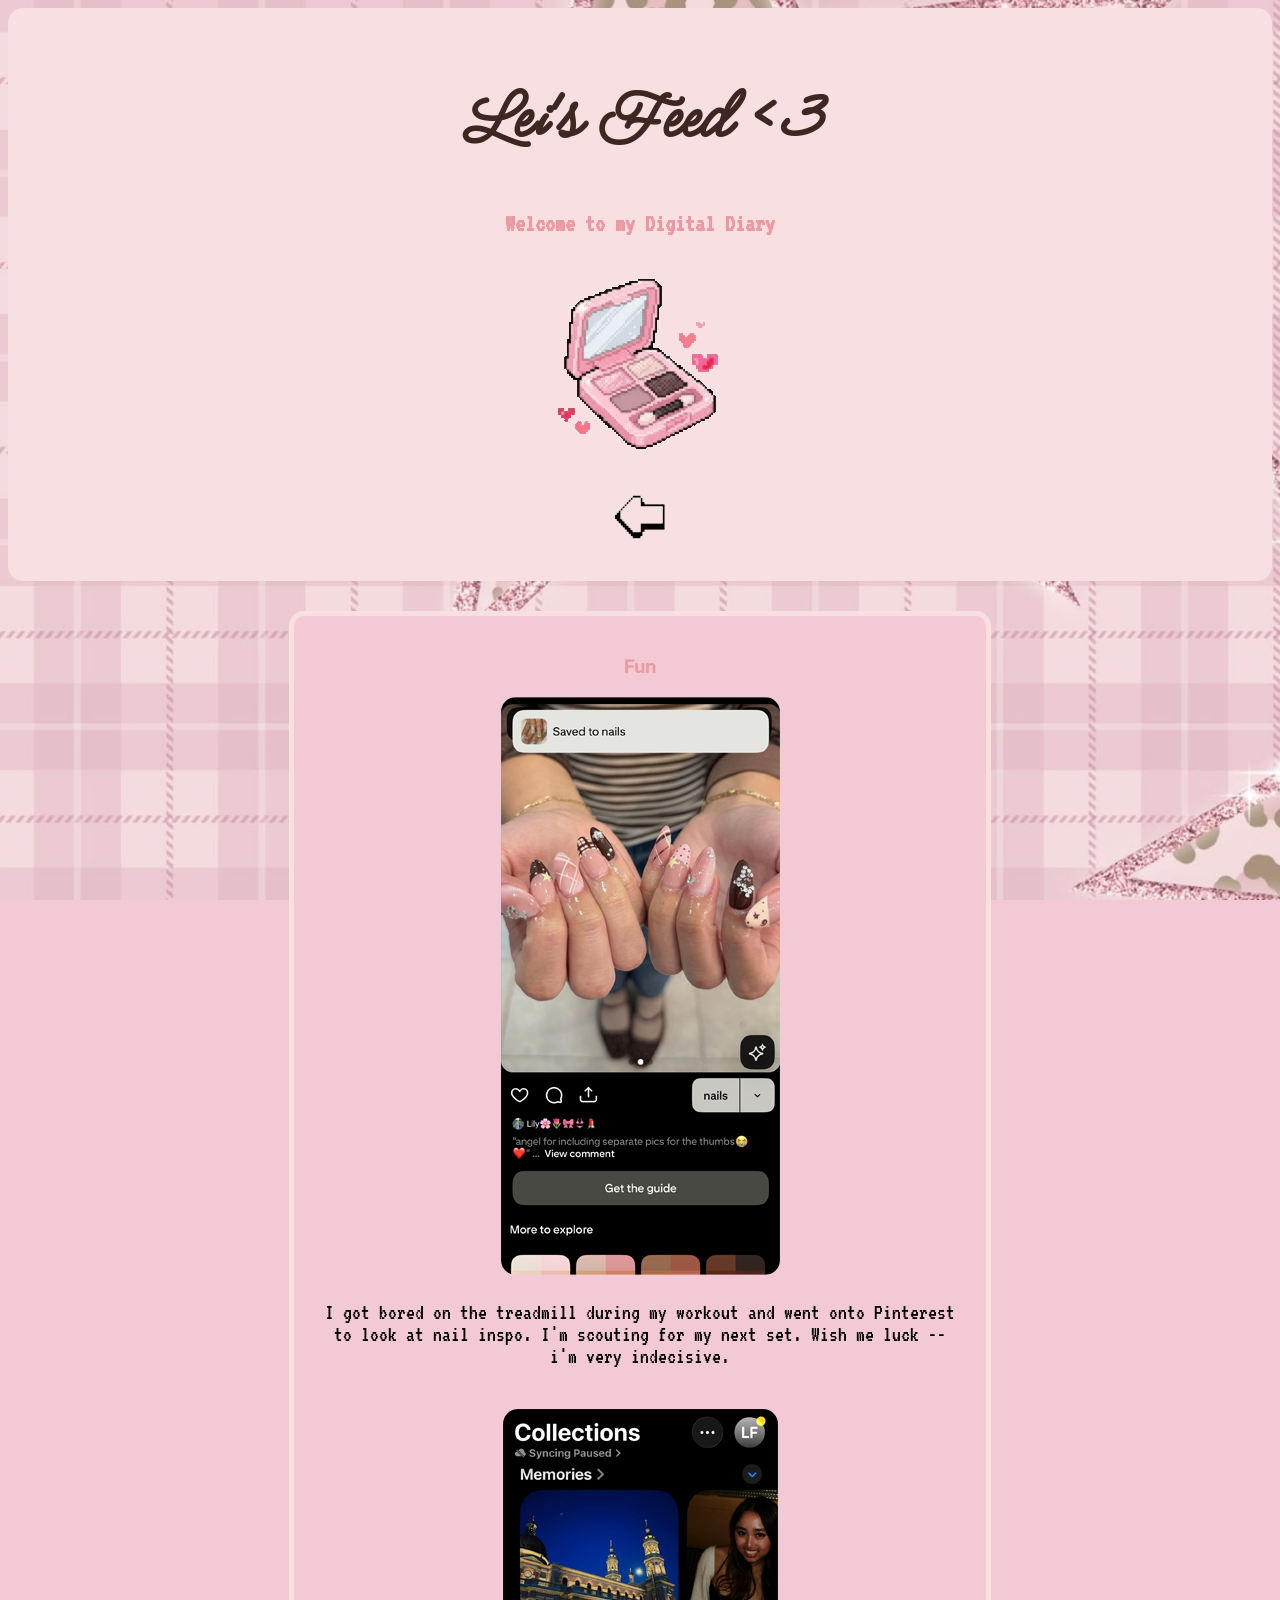
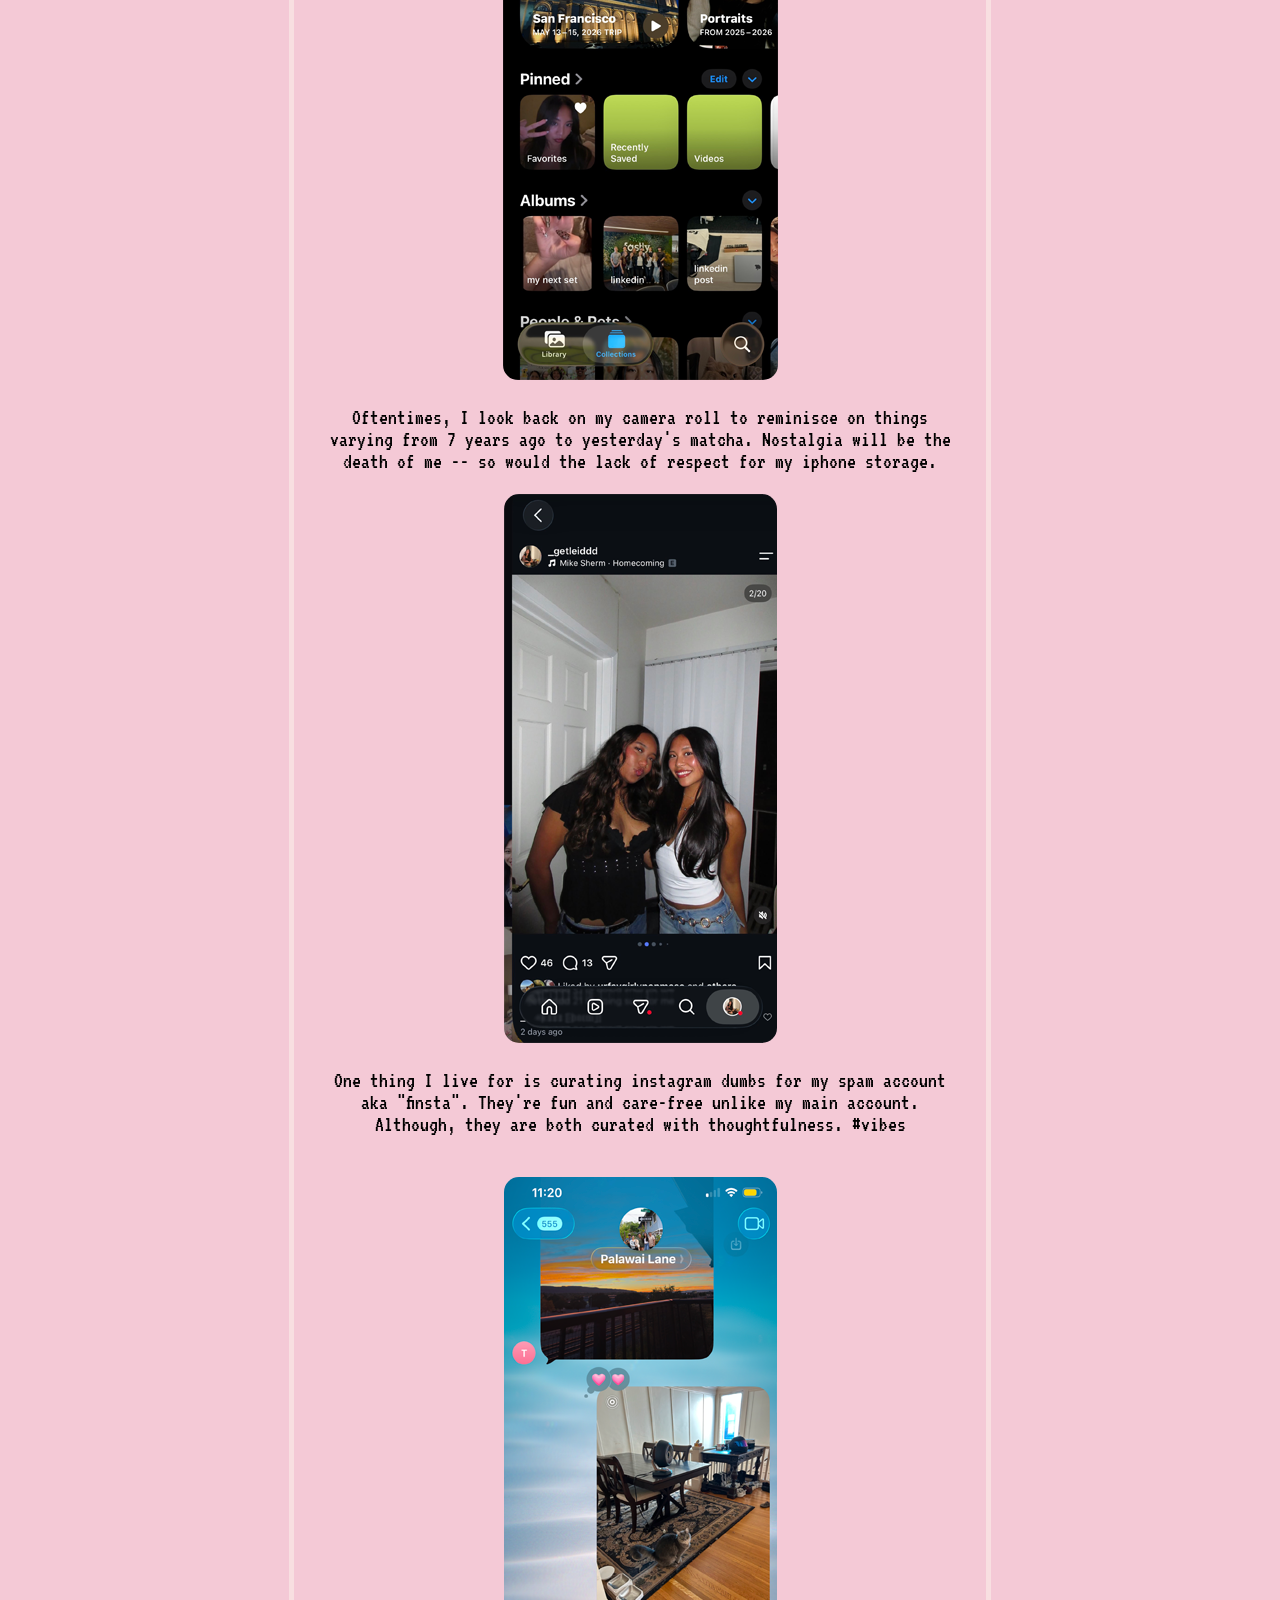
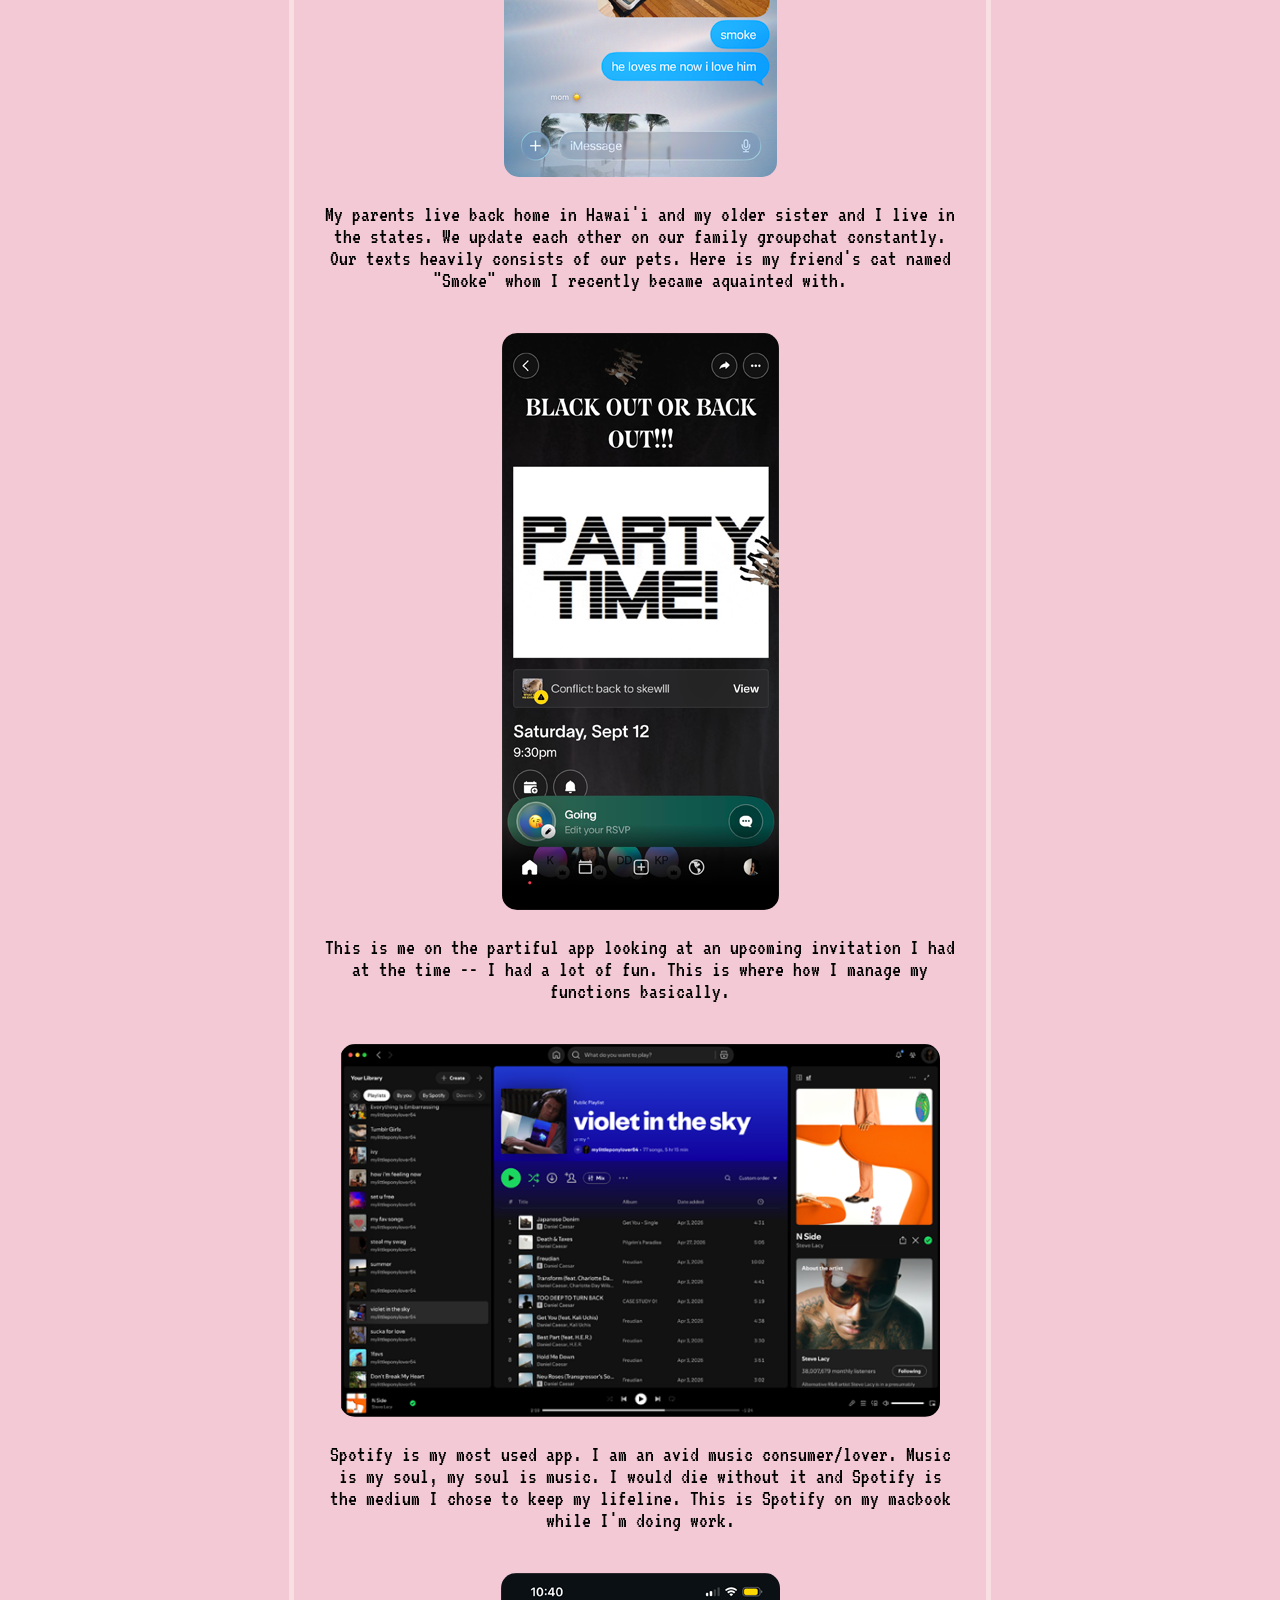
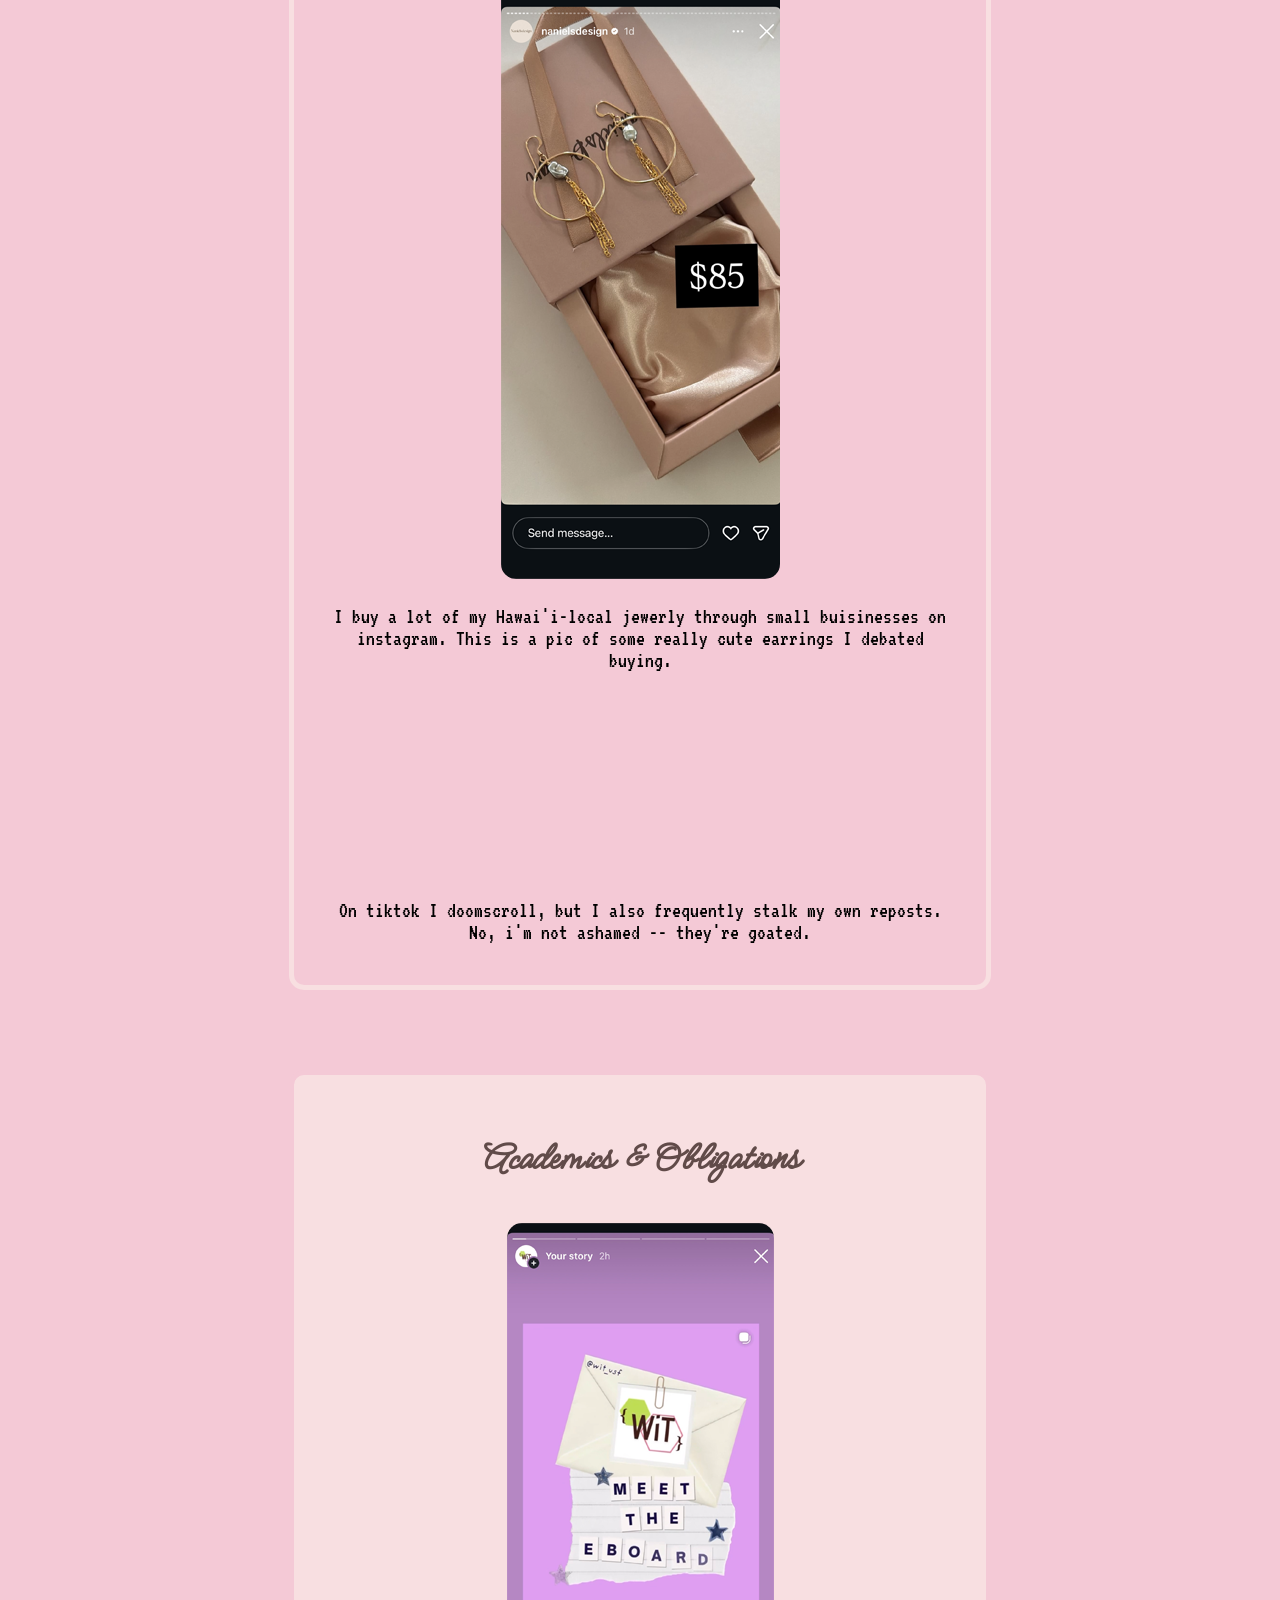
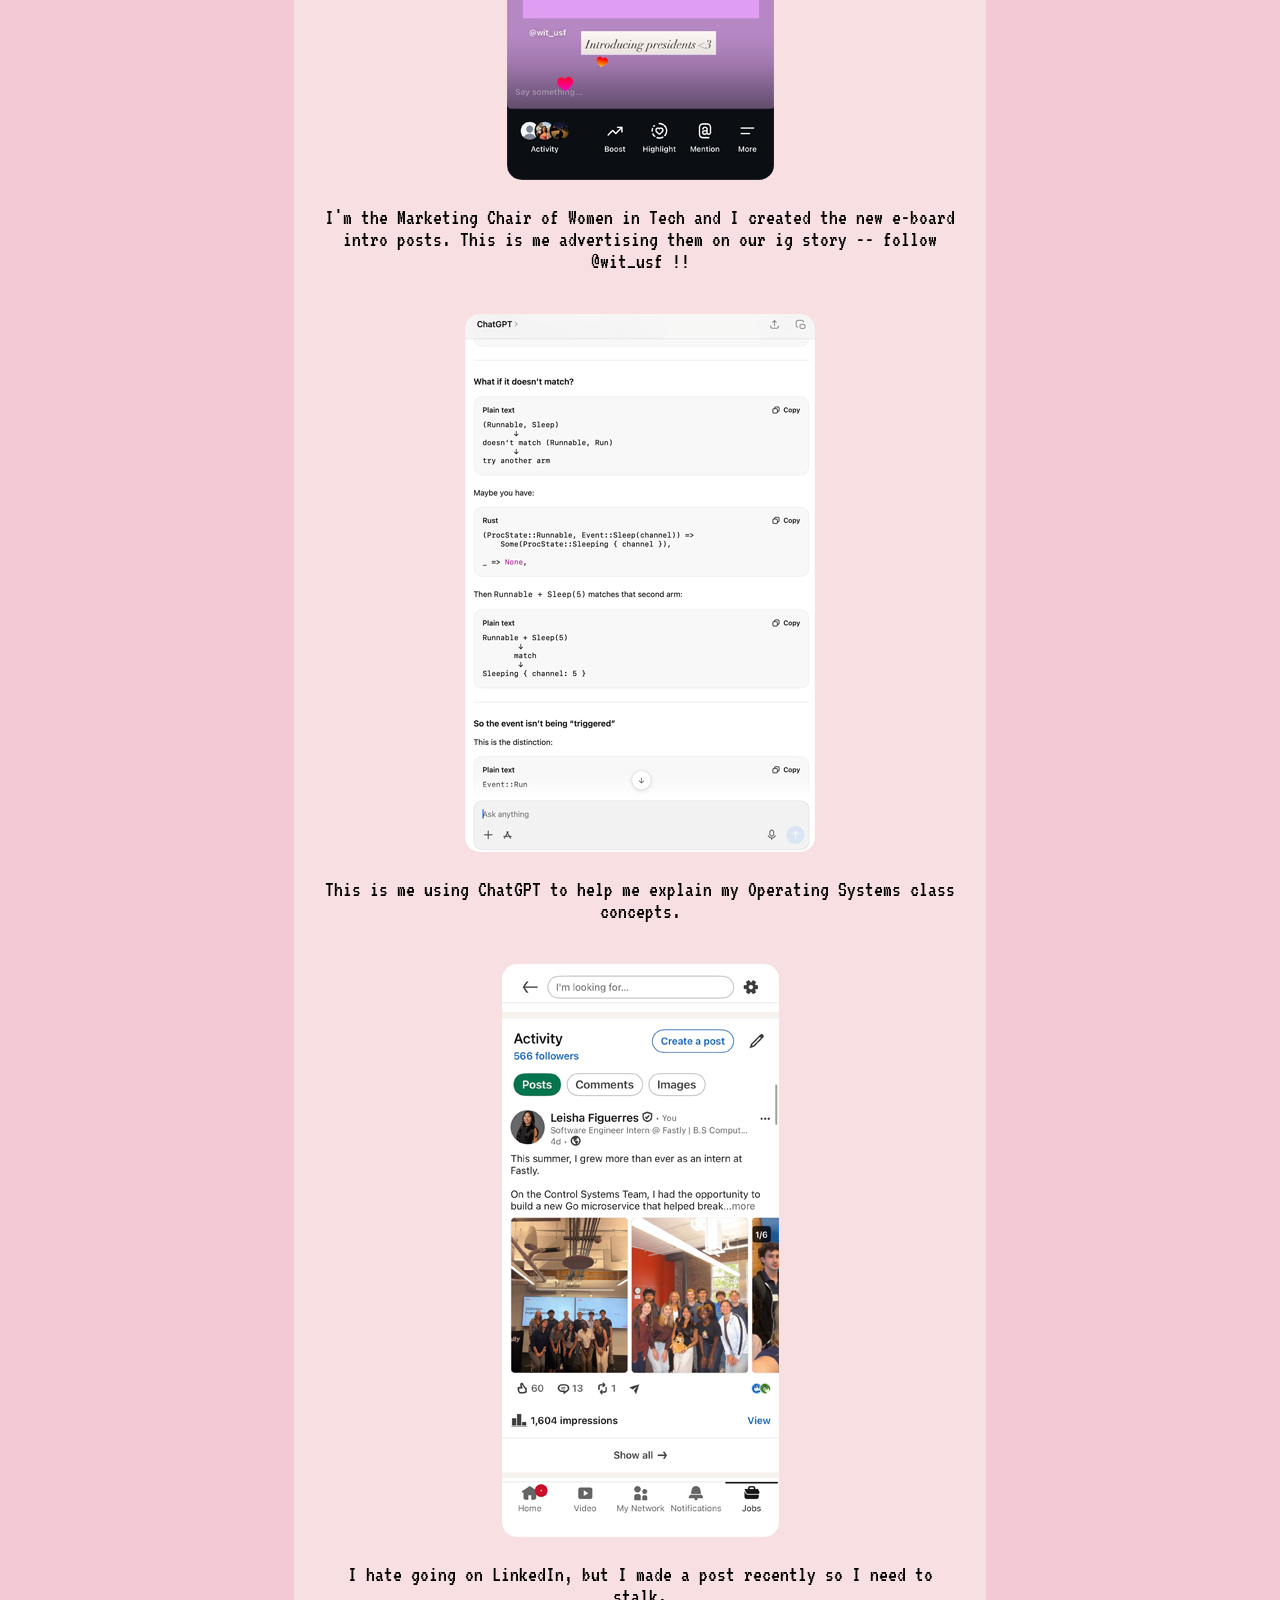
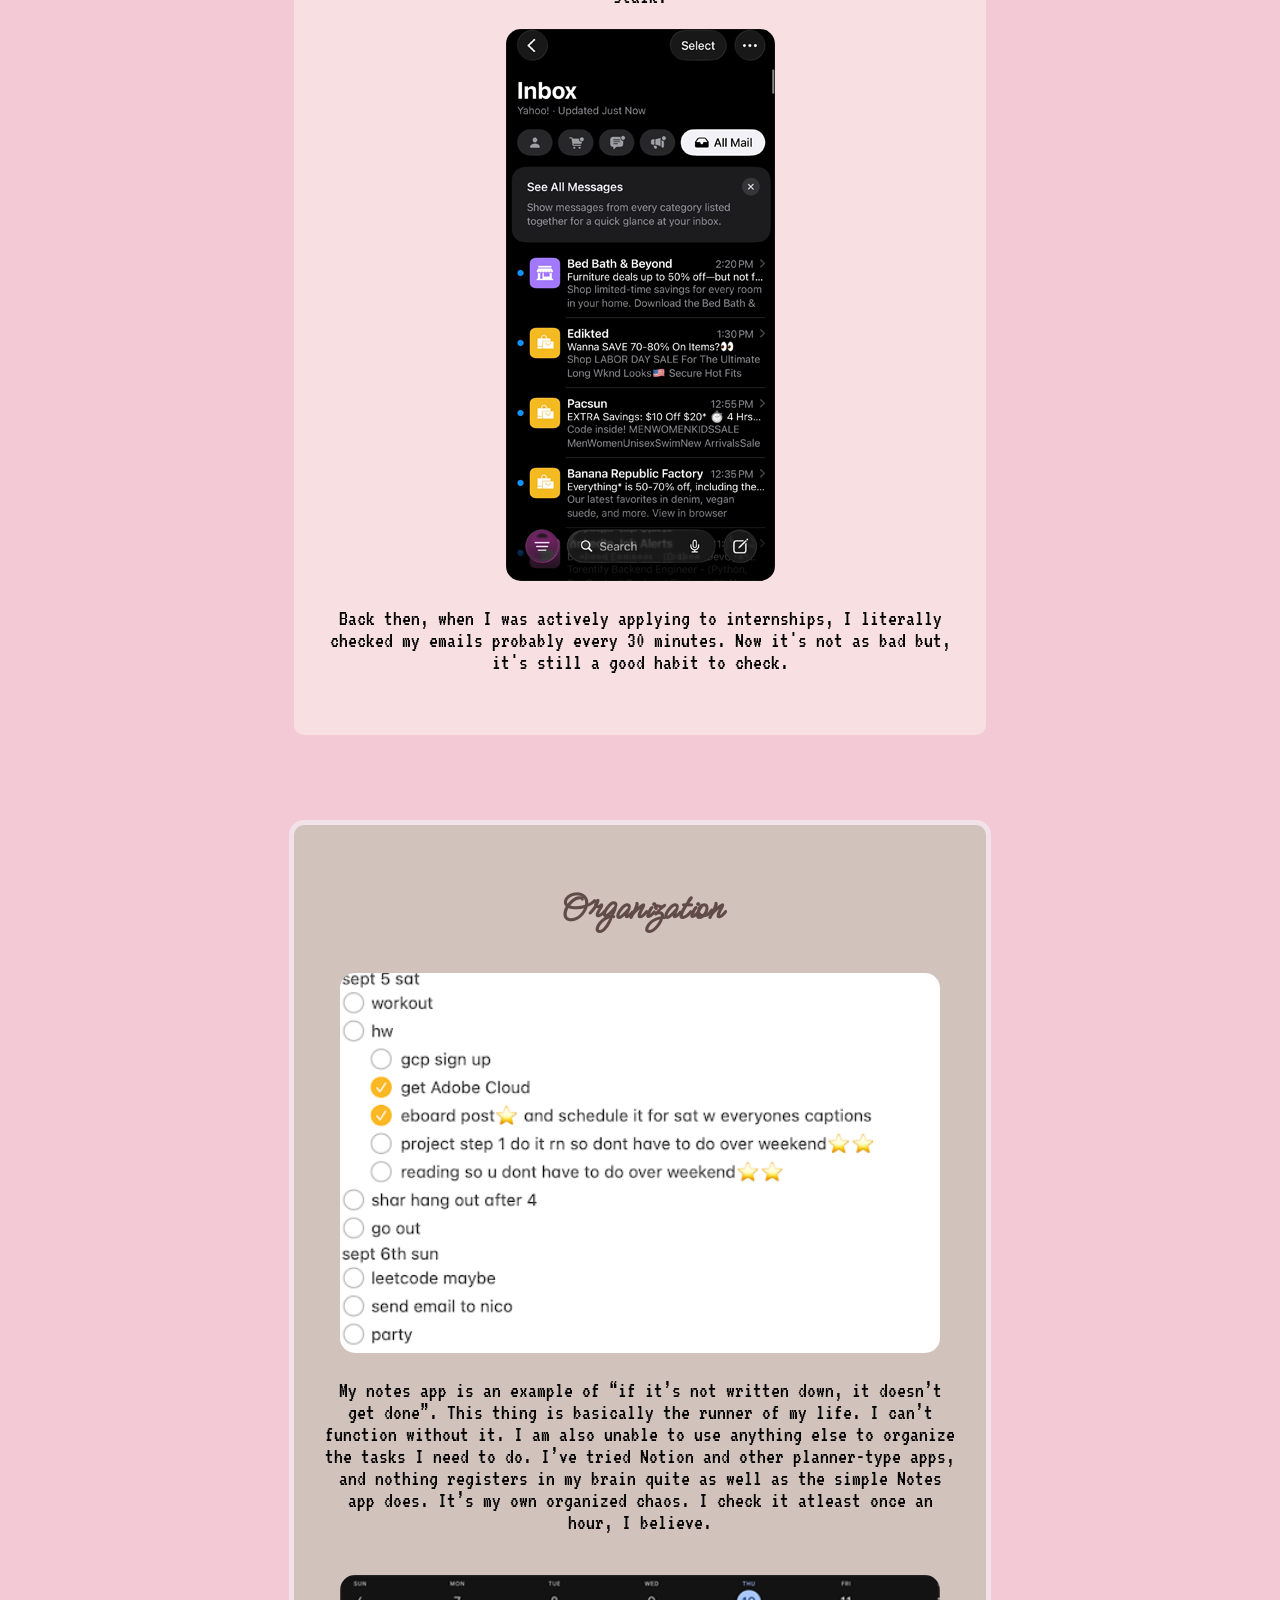
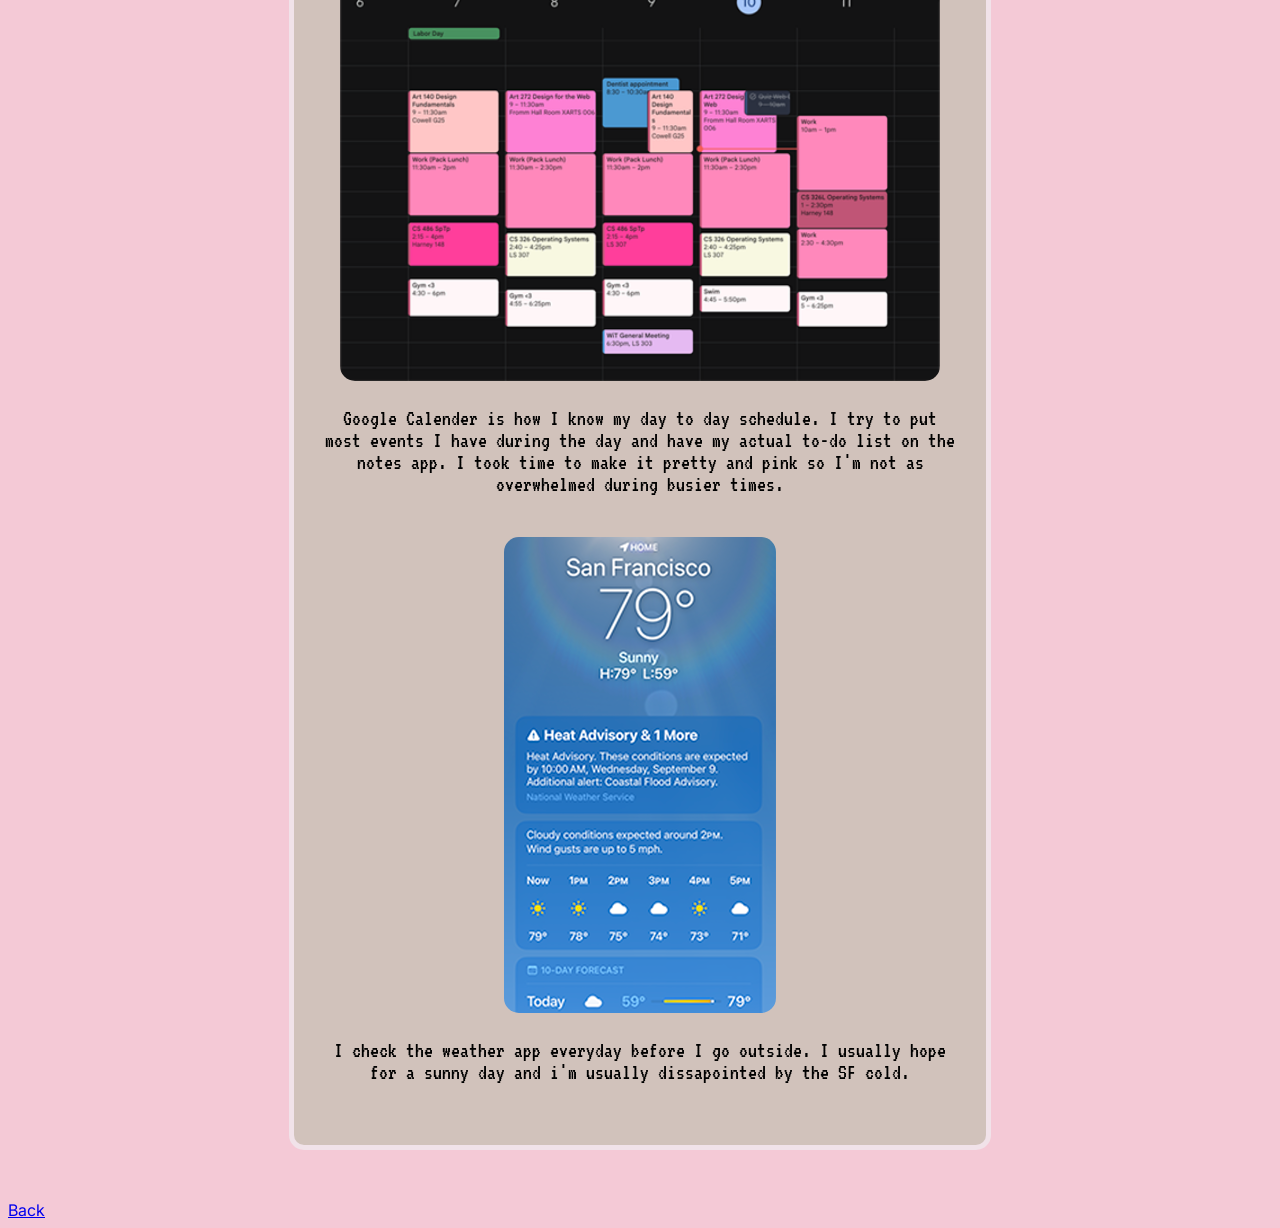
==== feed.html @ 1f94b272 "Initial commit" ====
<!doctype html>
<html lang="en">
  <head>
    <meta charset="UTF-8" />
    <meta name="viewport" content="width=device-width, initial-scale=1.0" />
    <title>The Feed</title>
    <link rel="preconnect" href="https://fonts.googleapis.com" />
    <link rel="preconnect" href="https://fonts.gstatic.com" crossorigin />
    <link
      href="https://fonts.googleapis.com/css2?family=Inter:ital,opsz,wght@0,14..32,100..900;1,14..32,100..900&family=Meow+Script&display=swap"
      rel="stylesheet"
    />
    <link rel="preconnect" href="https://fonts.googleapis.com" />
    <link rel="preconnect" href="https://fonts.gstatic.com" crossorigin />
    <link
      href="https://fonts.googleapis.com/css2?family=Inter:ital,opsz,wght@0,14..32,100..900;1,14..32,100..900&display=swap"
      rel="stylesheet"
    />
    <link rel="preconnect" href="https://fonts.googleapis.com" />
    <link rel="preconnect" href="https://fonts.gstatic.com" crossorigin />
    <link
      href="https://fonts.googleapis.com/css2?family=VT323&display=swap"
      rel="stylesheet"
    />
    <link rel="stylesheet" href="css/style.css" />
  </head>
  <body id="feed-body">
    <header id="feed-header">
      <h1>Lei's Feed <3</h1>
      <h2>Welcome to my Digital Diary</h2>
      <img src="img/media/makeup.gif" alt="digital arrow sticker" />
      <nav>
        <a href="index.html">
          <img src="img/media/back-arrow.png" alt="" />
        </a>
      </nav>
    </header>
    <section id="fun" class="digital-content">
      <h3>Fun</h3>
      <img
        class="soft-corners vertical-feed-img"
        src="img/fun/pinterest-nails.png"
        alt="a screenshot of me on pinterest looking at a nail set"
      />
      <br />
      <p>
        I got bored on the treadmill during my workout and went onto Pinterest
        to look at nail inspo. I'm scouting for my next set. Wish me luck -- i'm
        very indecisive.
      </p>
      <br />
      <img
        class="soft-corners vertical-feed-img"
        src="img/fun/camera-roll.png"
        alt="screenshot of my camera roll collections page on iphone"
      />
      <p>
        Oftentimes, I look back on my camera roll to reminisce on things varying
        from 7 years ago to yesterday's matcha. Nostalgia will be the death of
        me -- so would the lack of respect for my iphone storage.
      </p>
      <img
        class="soft-corners vertical-feed-img"
        src="img/fun/insta-spam.png"
        alt="screenshot of my spam account recent's post"
      />
      <p>
        One thing I live for is curating instagram dumbs for my spam account aka
        "finsta". They're fun and care-free unlike my main account. Although,
        they are both curated with thoughtfulness. #vibes
      </p>
      <br />
      <img
        class="soft-corners vertical-feed-img"
        src="img/fun/family-gc.PNG"
        alt="screenshot of my family group chat on iphone"
      />
      <p>
        My parents live back home in Hawai'i and my older sister and I live in
        the states. We update each other on our family groupchat constantly. Our
        texts heavily consists of our pets. Here is my friend's cat named
        "Smoke" whom I recently became aquainted with.
      </p>
      <br />
      <img
        class="soft-corners vertical-feed-img"
        src="img/fun/partiful.png"
        alt="screenshot of the partiful app on my phone"
      />
      <p>
        This is me on the partiful app looking at an upcoming invitation I had
        at the time -- I had a lot of fun. This is where how I manage my
        functions basically.
      </p>
      <br />
      <img
        class="soft-corners landscape-img"
        src="img/fun/spotify.png"
        alt="screenshot of my spotify app on my my macbook"
      />
      <p>
        Spotify is my most used app. I am an avid music consumer/lover. Music is
        my soul, my soul is music. I would die without it and Spotify is the
        medium I chose to keep my lifeline. This is Spotify on my macbook while
        I'm doing work.
      </p>
      <br />
      <img
        class="soft-corners vertical-feed-img"
        src="img/fun/instagram-earrings.PNG"
        alt="screenshot of the instagram app on my iphone looking at a post of earrings"
      />
      <p>
        I buy a lot of my Hawai'i-local jewerly through small buisinesses on
        instagram. This is a pic of some really cute earrings I debated buying.
      </p>
      <br />
      <video class="video" loop autoplay muted>
        <source src="img/fun/tiktok-repost.MP4" type="video/mp4" />
      </video>
      <p>
        On tiktok I doomscroll, but I also frequently stalk my own reposts. No,
        i'm not ashamed -- they're goated.
      </p>
    </section>
    <br />
    <section id="work" class="digital-content">
      <h3 class="brown-header">Academics & Obligations</h3>
      <img
        class="soft-corners vertical-feed-img"
        src="img/work/marketing-story.png"
        alt="a screenshot of the witusf instagram account's story of my meet the e-board post"
      />
      <br />
      <p>
        I'm the Marketing Chair of Women in Tech and I created the new e-board
        intro posts. This is me advertising them on our ig story -- follow
        @wit_usf !!
      </p>
      <br />
      <img
        class="soft-corners vertical-feed-img"
        src="img/work/chatGPT.png"
        alt="a screenshot of me using chatGPT to help me with my OS work"
      />
      <p>
        This is me using ChatGPT to help me explain my Operating Systems class
        concepts.
      </p>
      <br />
      <img
        class="soft-corners vertical-feed-img"
        src="img/work/linkedin.png"
        alt="a screenshot of me checking my linkedin profile"
      />
      <p>
        I hate going on LinkedIn, but I made a post recently so I need to stalk.
      </p>
      <img
        class="soft-corners vertical-feed-img"
        src="img/work/mail.png"
        alt="a screenshot of my email inbox on my iphone"
      />
      <p>
        Back then, when I was actively applying to internships, I literally
        checked my emails probably every 30 minutes. Now it's not as bad but,
        it's still a good habit to check.
      </p>
      <br />
    </section>
    <br />
    <section id="organization" class="digital-content">
      <h3 class="brown-header">Organization</h3>
      <img
        class="soft-corners landscape-img"
        src="img/organization/notes-app.png"
        alt="a screenshot of my to-do list on the apple notes app"
      />
      <br />
      <p>
        My notes app is an example of “if it’s not written down, it doesn’t get
        done”. This thing is basically the runner of my life. I can’t function
        without it. I am also unable to use anything else to organize the tasks
        I need to do. I’ve tried Notion and other planner-type apps, and nothing
        registers in my brain quite as well as the simple Notes app does. It’s
        my own organized chaos. I check it atleast once an hour, I believe.
      </p>
      <br />
      <img
        class="soft-corners landscape-img"
        src="img/organization/google-calender.png"
        alt="a screenshot of my schedule on google calender"
      />
      <p>
        Google Calender is how I know my day to day schedule. I try to put most
        events I have during the day and have my actual to-do list on the notes
        app. I took time to make it pretty and pink so I'm not as overwhelmed
        during busier times.
      </p>
      <br />
      <img
        class="soft-corners vertical-feed-img"
        src="img/organization/weather-app.PNG"
        alt="a screenshot of the weather app"
      />
      <p>
        I check the weather app everyday before I go outside. I usually hope for
        a sunny day and i'm usually dissapointed by the SF cold.
      </p>
      <br />
    </section>
    <br />
    <footer>
      <nav>
        <a id="pink-hover" href="index.html">Back</a>
      </nav>
    </footer>
  </body>
</html>
---- css/style.css ----
.inter-regular {
    font-family: "Inter", sans-serif;
    font-optical-sizing: auto;
    font-weight: 400;
    font-style: normal;
}

.vt323-regular {
    font-family: "VT323", monospace;
    font-weight: 400;
    font-style: normal;
  }

.meow-script-regular {
    font-family: "Meow Script", cursive;
    font-weight: 400;
    font-style: normal;
  }

#feed-header {
    background-color: #f8dfe1;
    text-align: center;
    padding: 20px;
    border-radius: 15px;
}

#home-header {
    margin-top: 10%;
    background-color: #f8dfe1;
    padding: 20px;
    border-radius: 15px;
    border: 5px solid #d1c2bb;
    text-align: center;
}
#vertical-feed-img{
    width: 50%;
}
.landscape-img{
    width: 95%;
}

#home-body{
    background-color: #f4c9d6;  
}

#home-h3{
    color:#ea9ba2;
    font-family: "VT323", monospace;
    text-align: center;
}

h1 {
    color: #3e2723;
    font-family: "Meow Script", cursive;
    font-size: 72px;
    text-align: center;
}

h2 {
    color: #ea9ba2;
    font-family: "VT323", monospace;
    text-align: center;
    font-size: 25px;
}

h3 {
    color: #ea9ba2;
    font-family: "Inter", sans-serif;
    text-align: center;
}

h4 h5 h6 {
    color: #614b49;
    font-family: "Inter", sans-serif;
    text-align: center;
}

.brown-header {
    color: #614b49;
    font-family: "Meow Script", cursive;
    font-size: 40px;
    text-align: center;
}
a:visited{
    color: #614b49;
}

a:hover {
    color: #e8f0a2;
}

.video {
    width:320px;
}

body{
    background-color: #f4c9d6;  
    font-family: "Inter", sans-serif;
    background-image: url('../img/media/background.jpg');
    background-repeat: no-repeat;
    background-attachment: fixed;
    background-size: cover;
}

p{
    font-family: "VT323", monospace;
    font-size: 22px;
}

#fun{
    background-color: #f4c9d6;
    padding: 20px 30px 20px 30px;  
    border-radius: 15px;
    border: 5px solid #f8dfe1;
    margin: 30px auto 30px auto; 
    width: 50%;
    text-align: center;
}

#work{
    background-color: #f8dfe1;
    padding: 20px 30px 20px 30px;  
    border-radius: 15px;
    border: 5px solid #f4c9d6;
    margin: 30px auto 30px auto; 
    width: 50%;
    text-align: center;
}


#organization{
    background-color: #d1c2bb;
    padding: 20px 30px 20px 30px;  
    border-radius: 15px;
    border: 5px solid #f1e2e9;
    margin: 30px auto 30px auto; 
    width: 50%;
    text-align: center;
}

.soft-corners{
    border-radius: 15px;
}
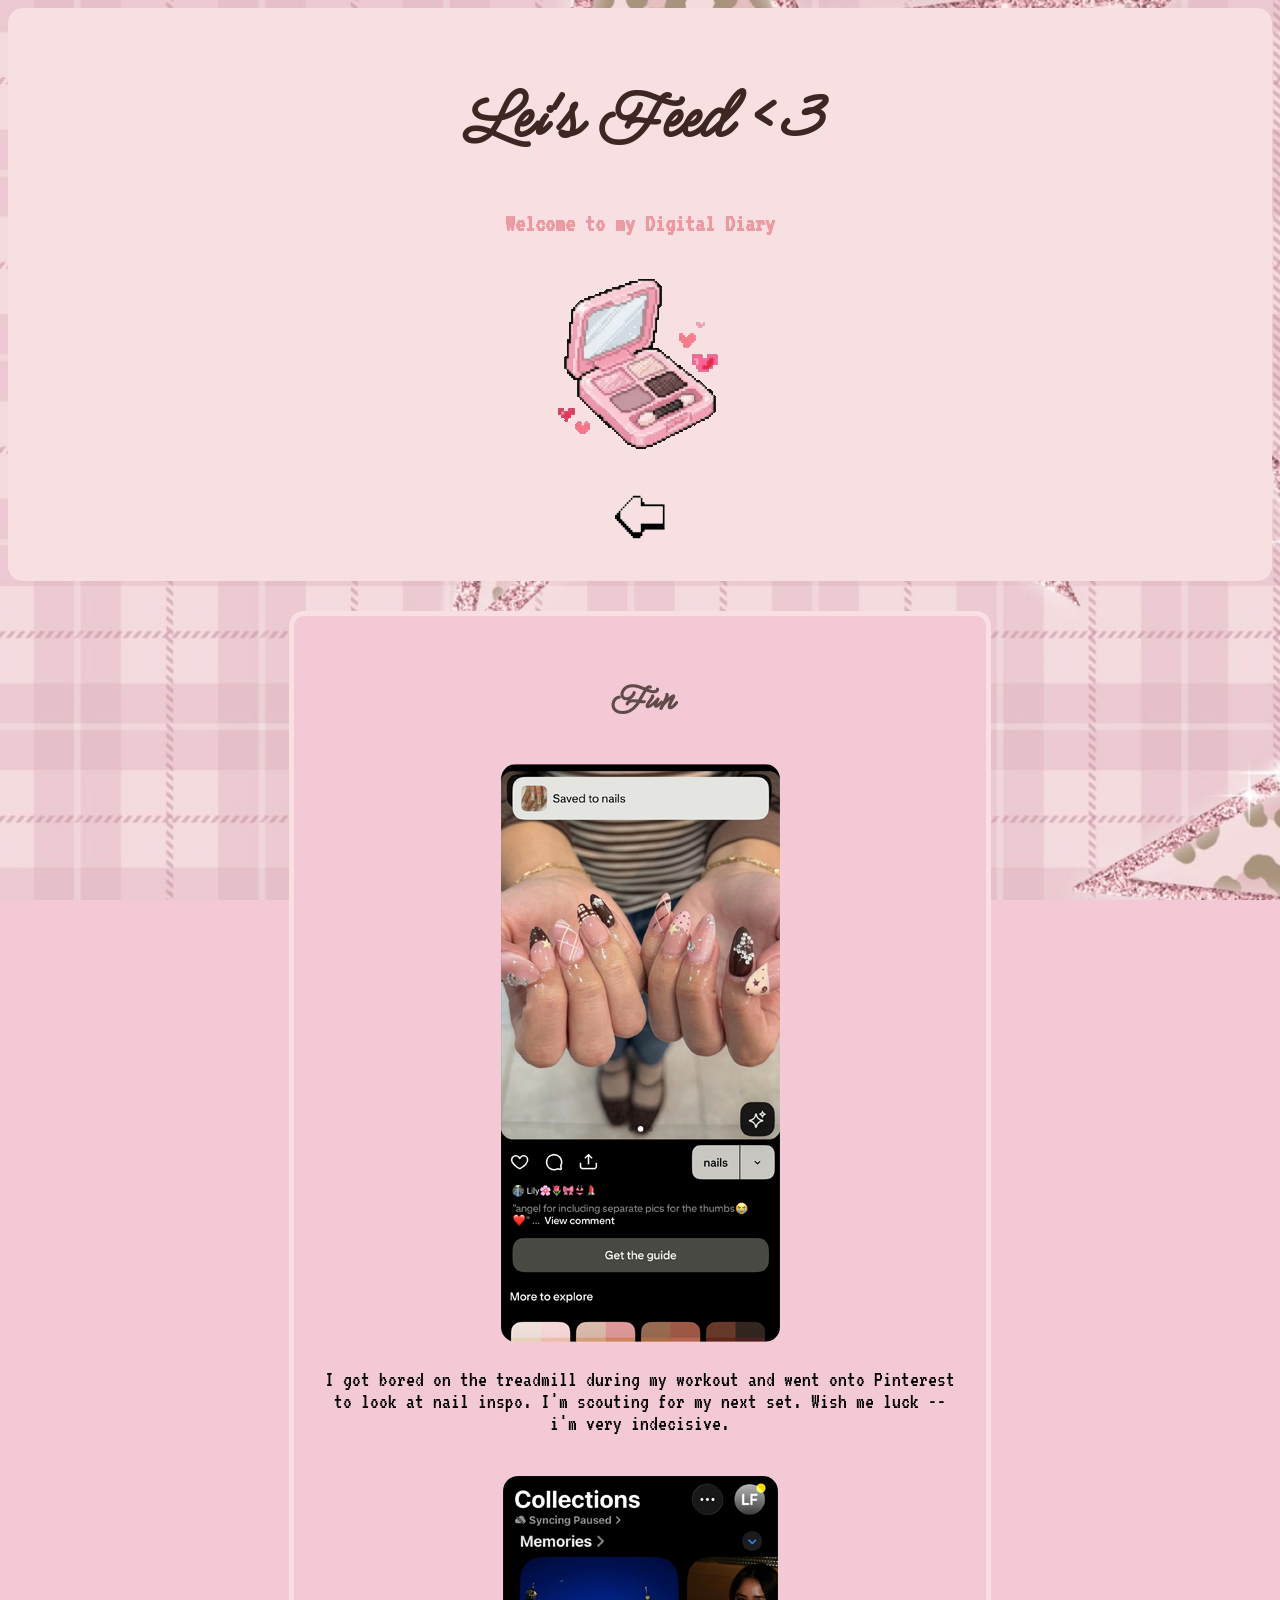
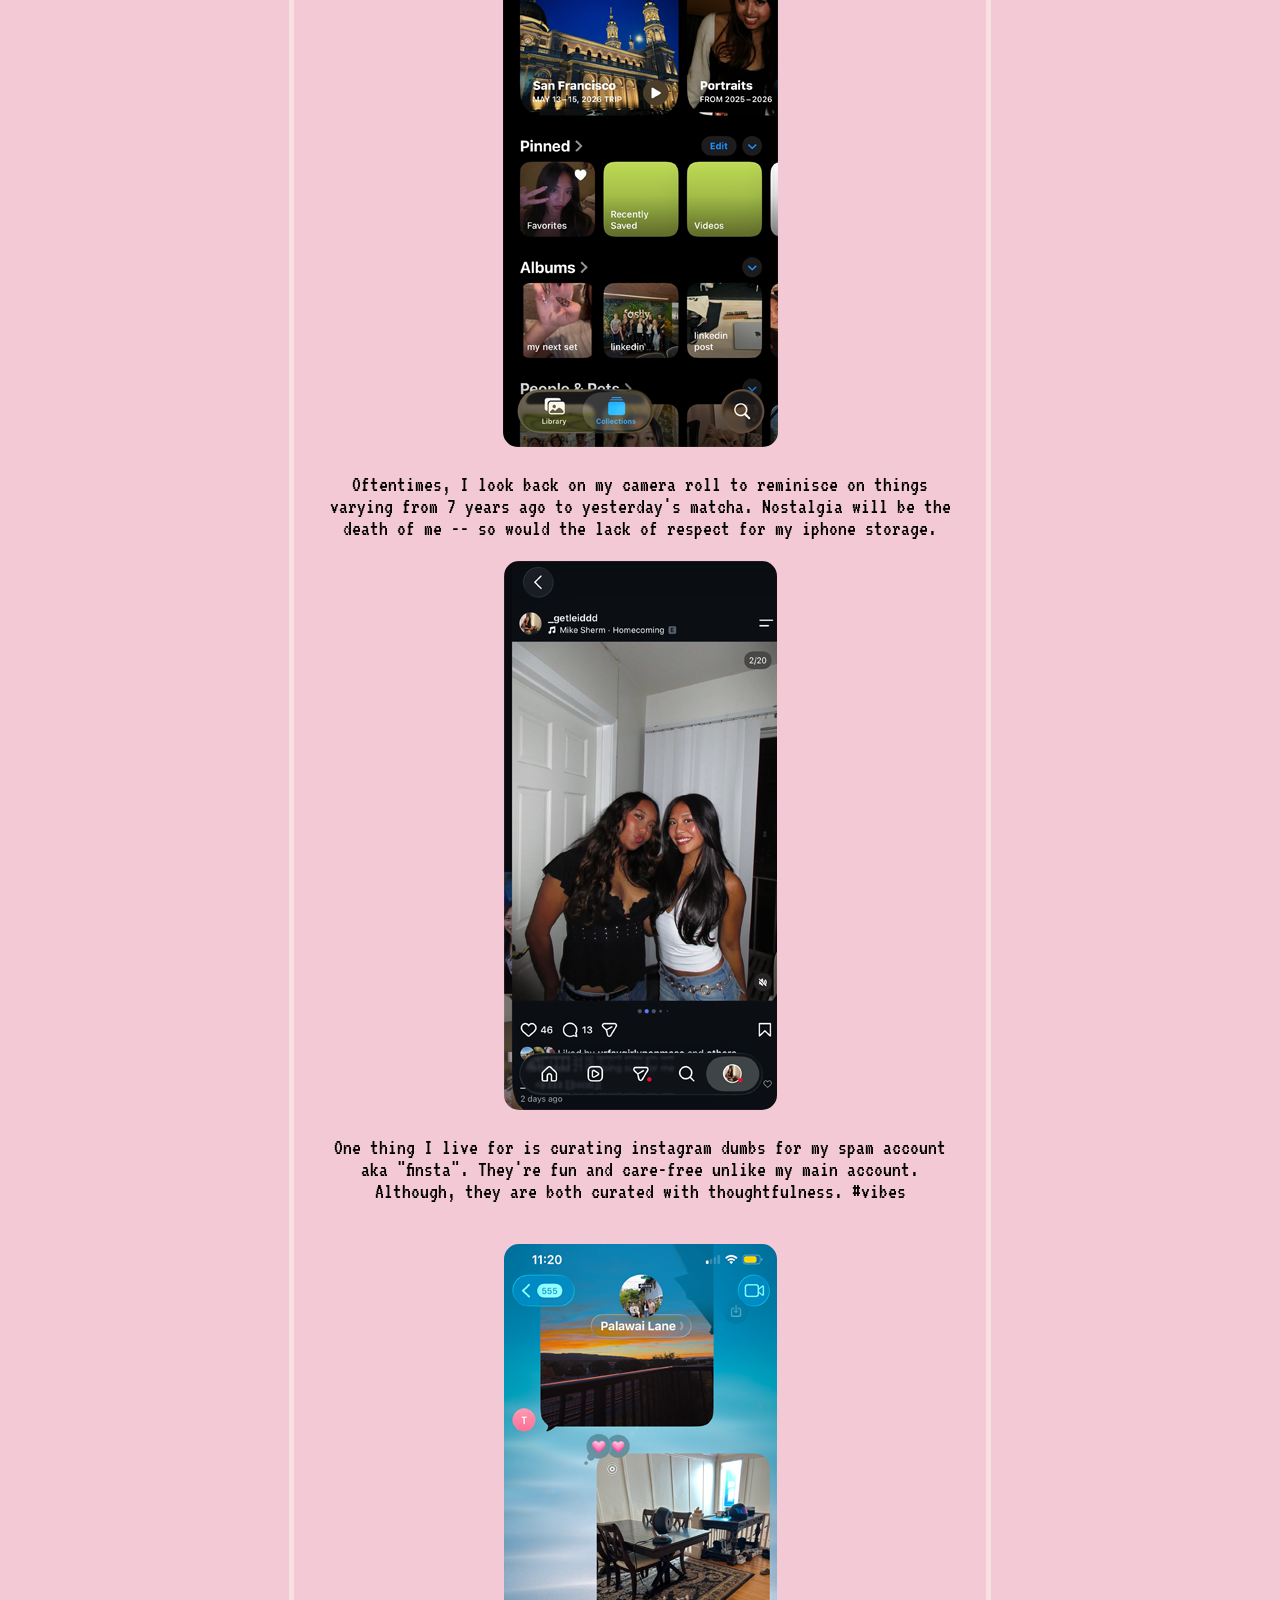
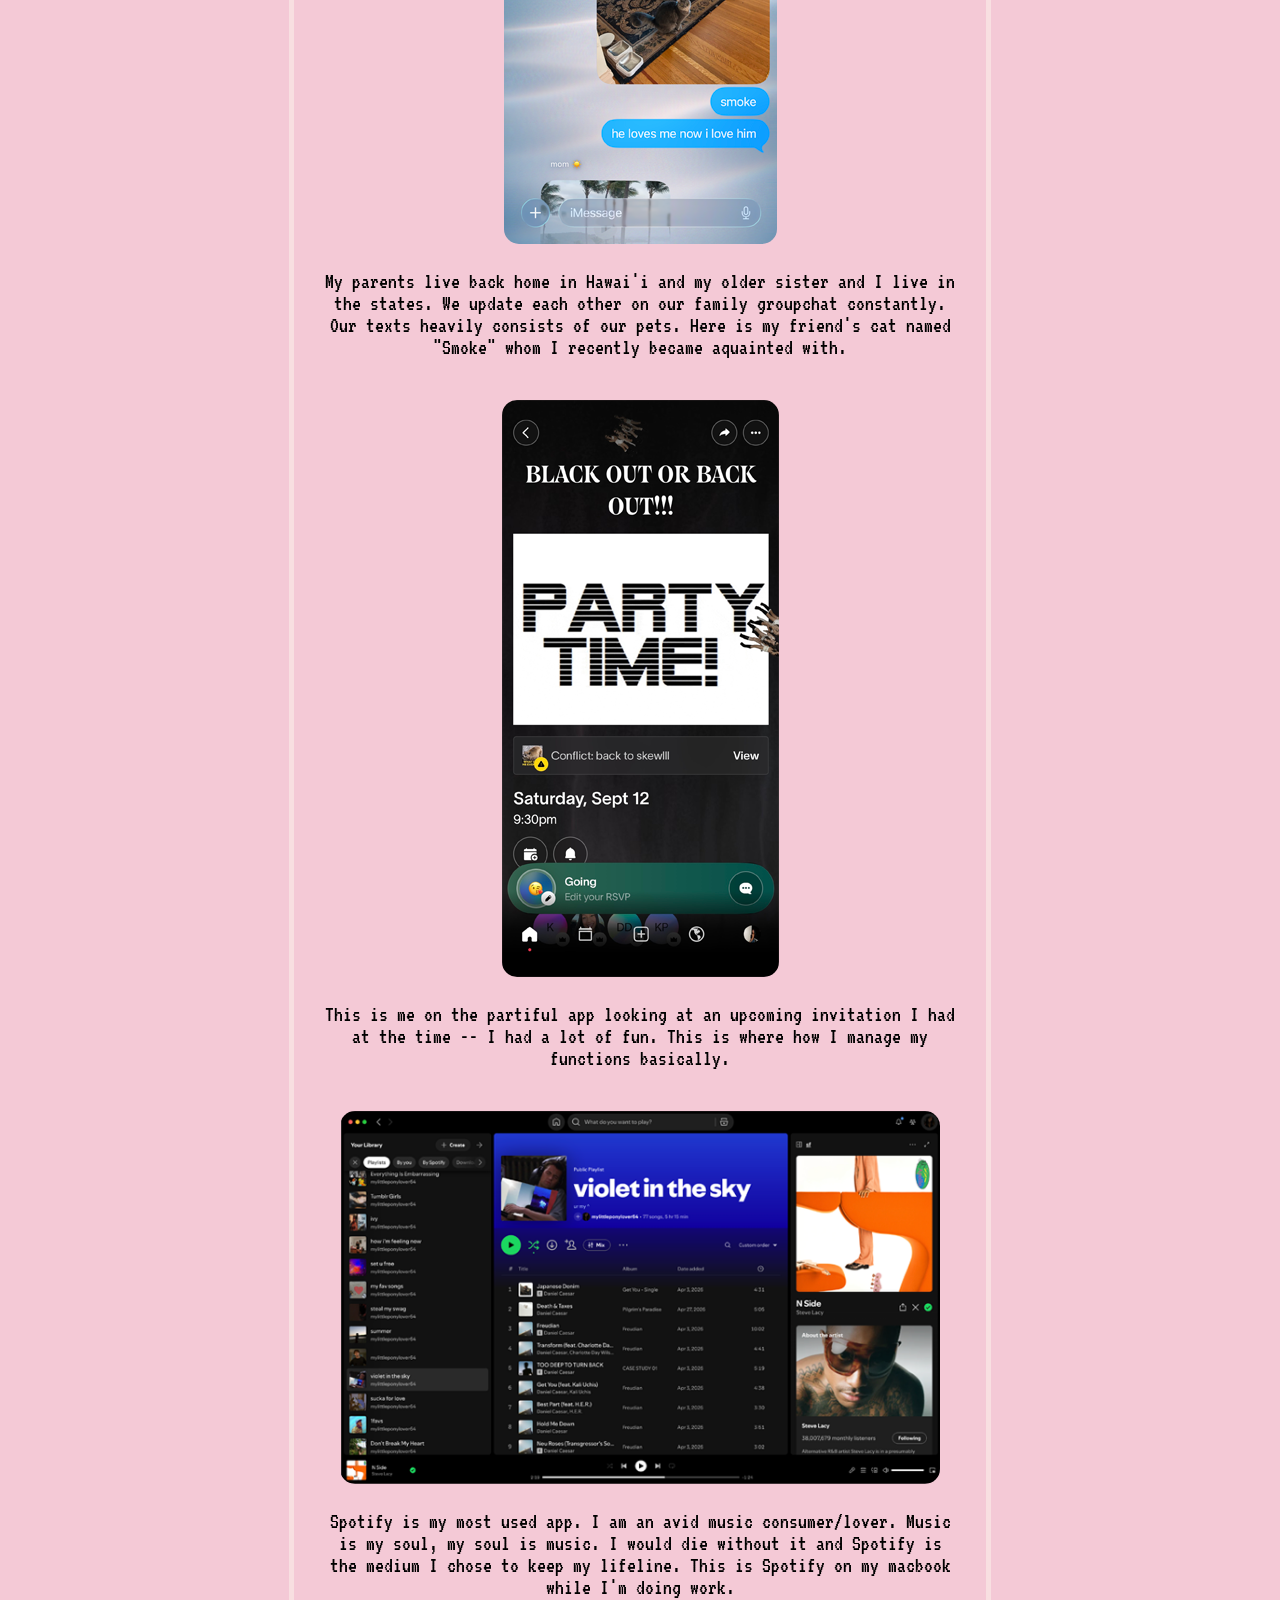
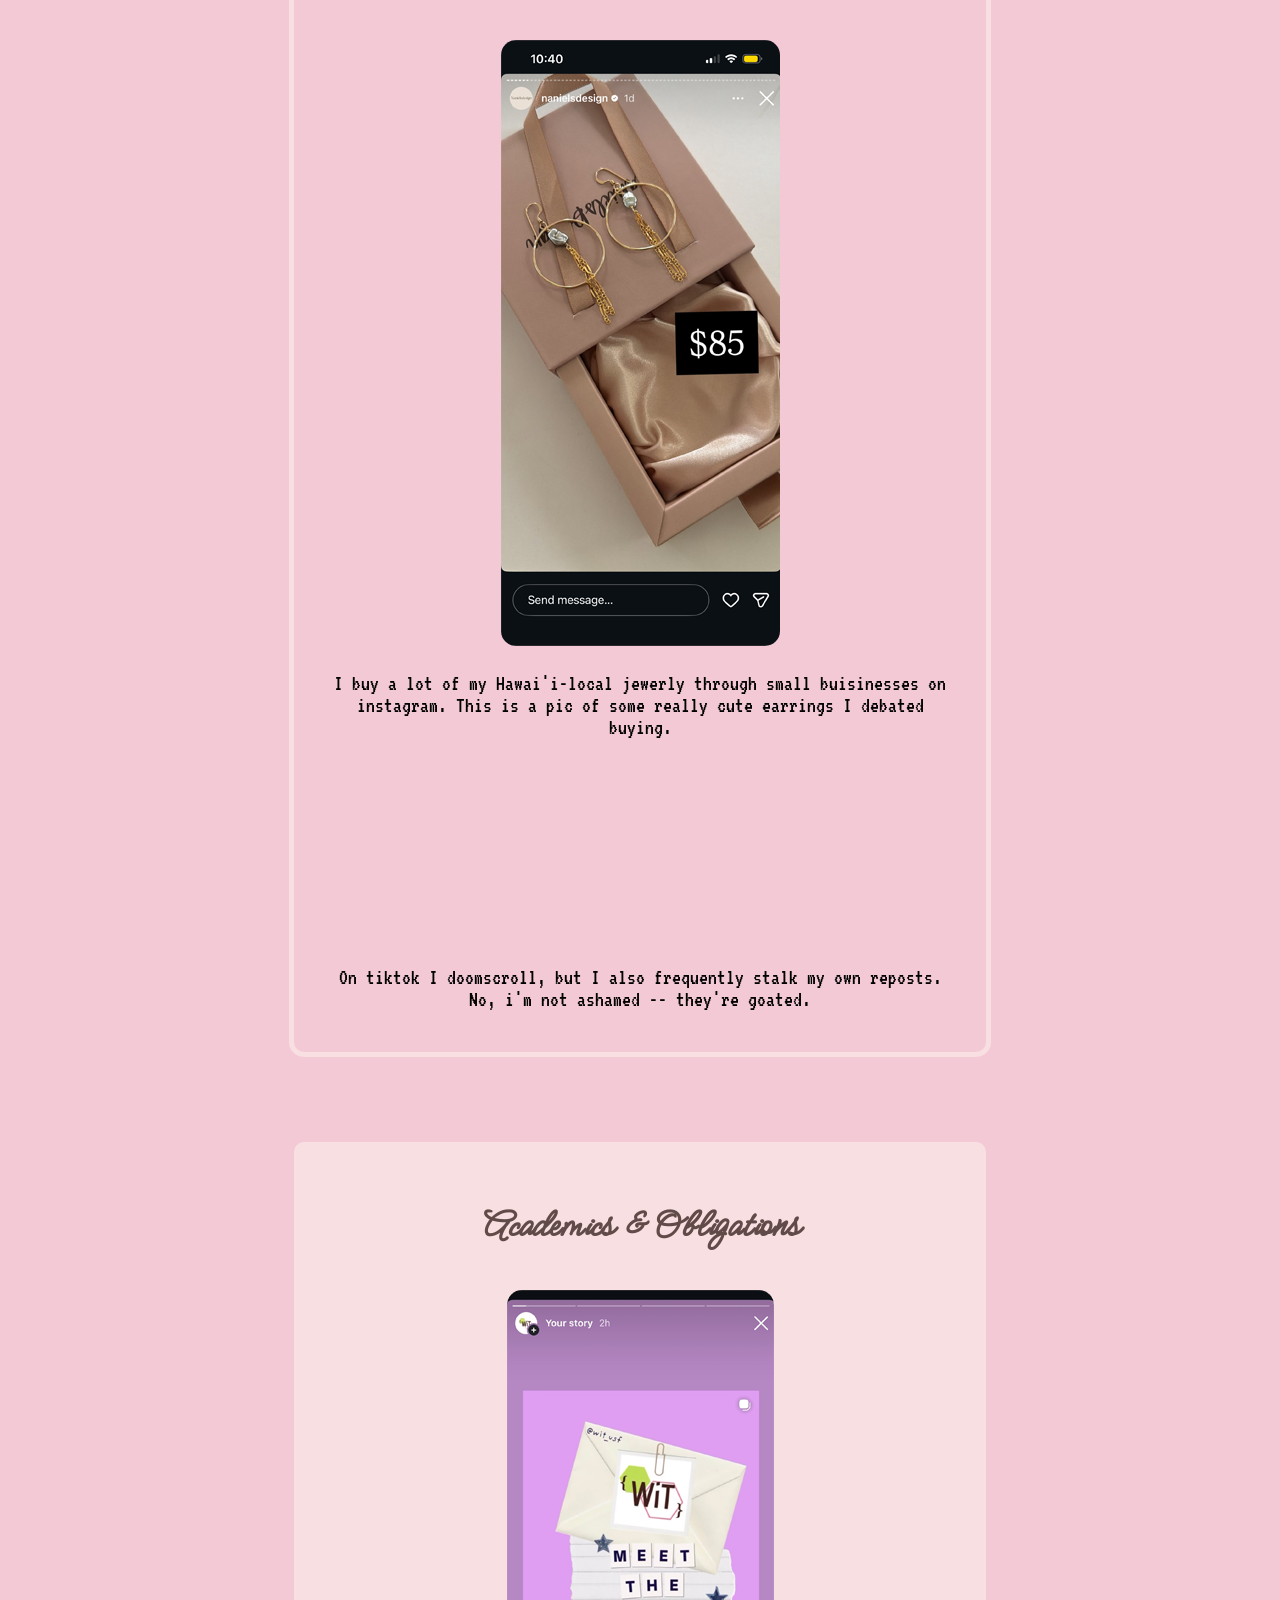
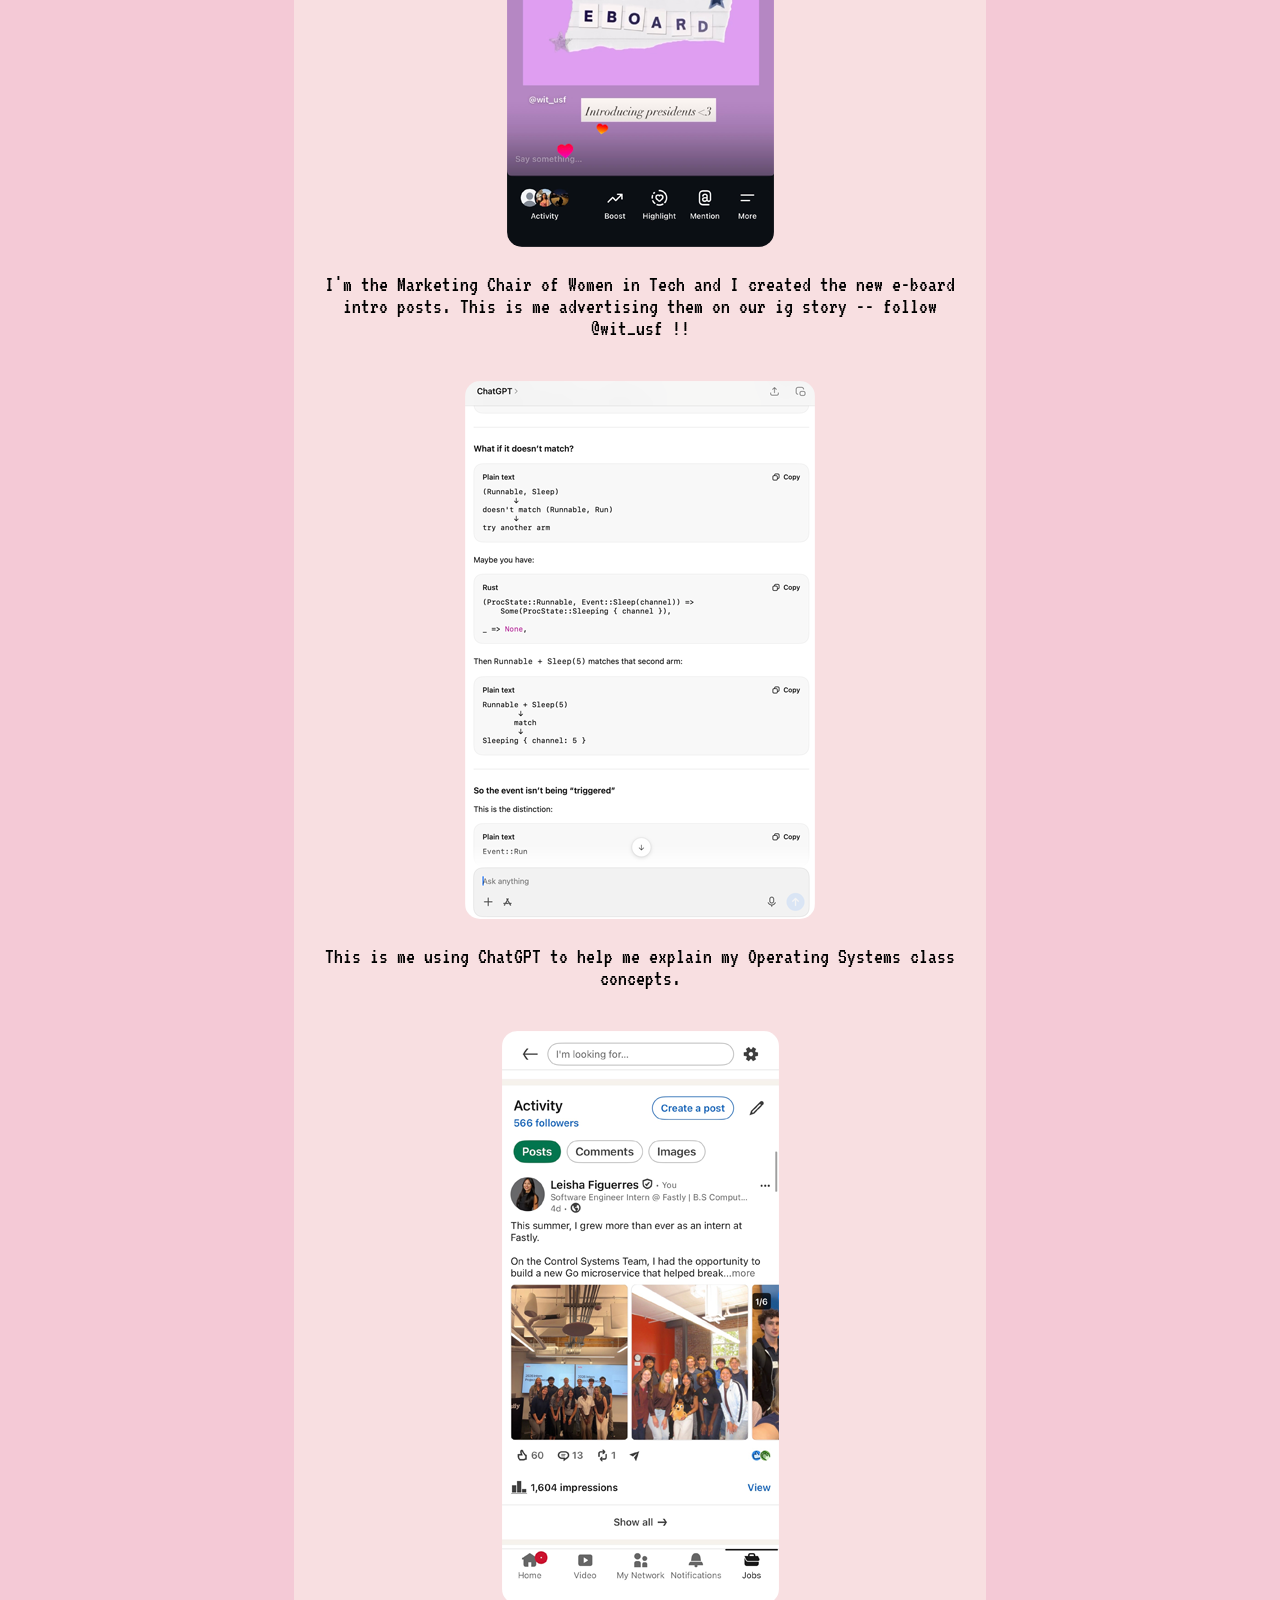
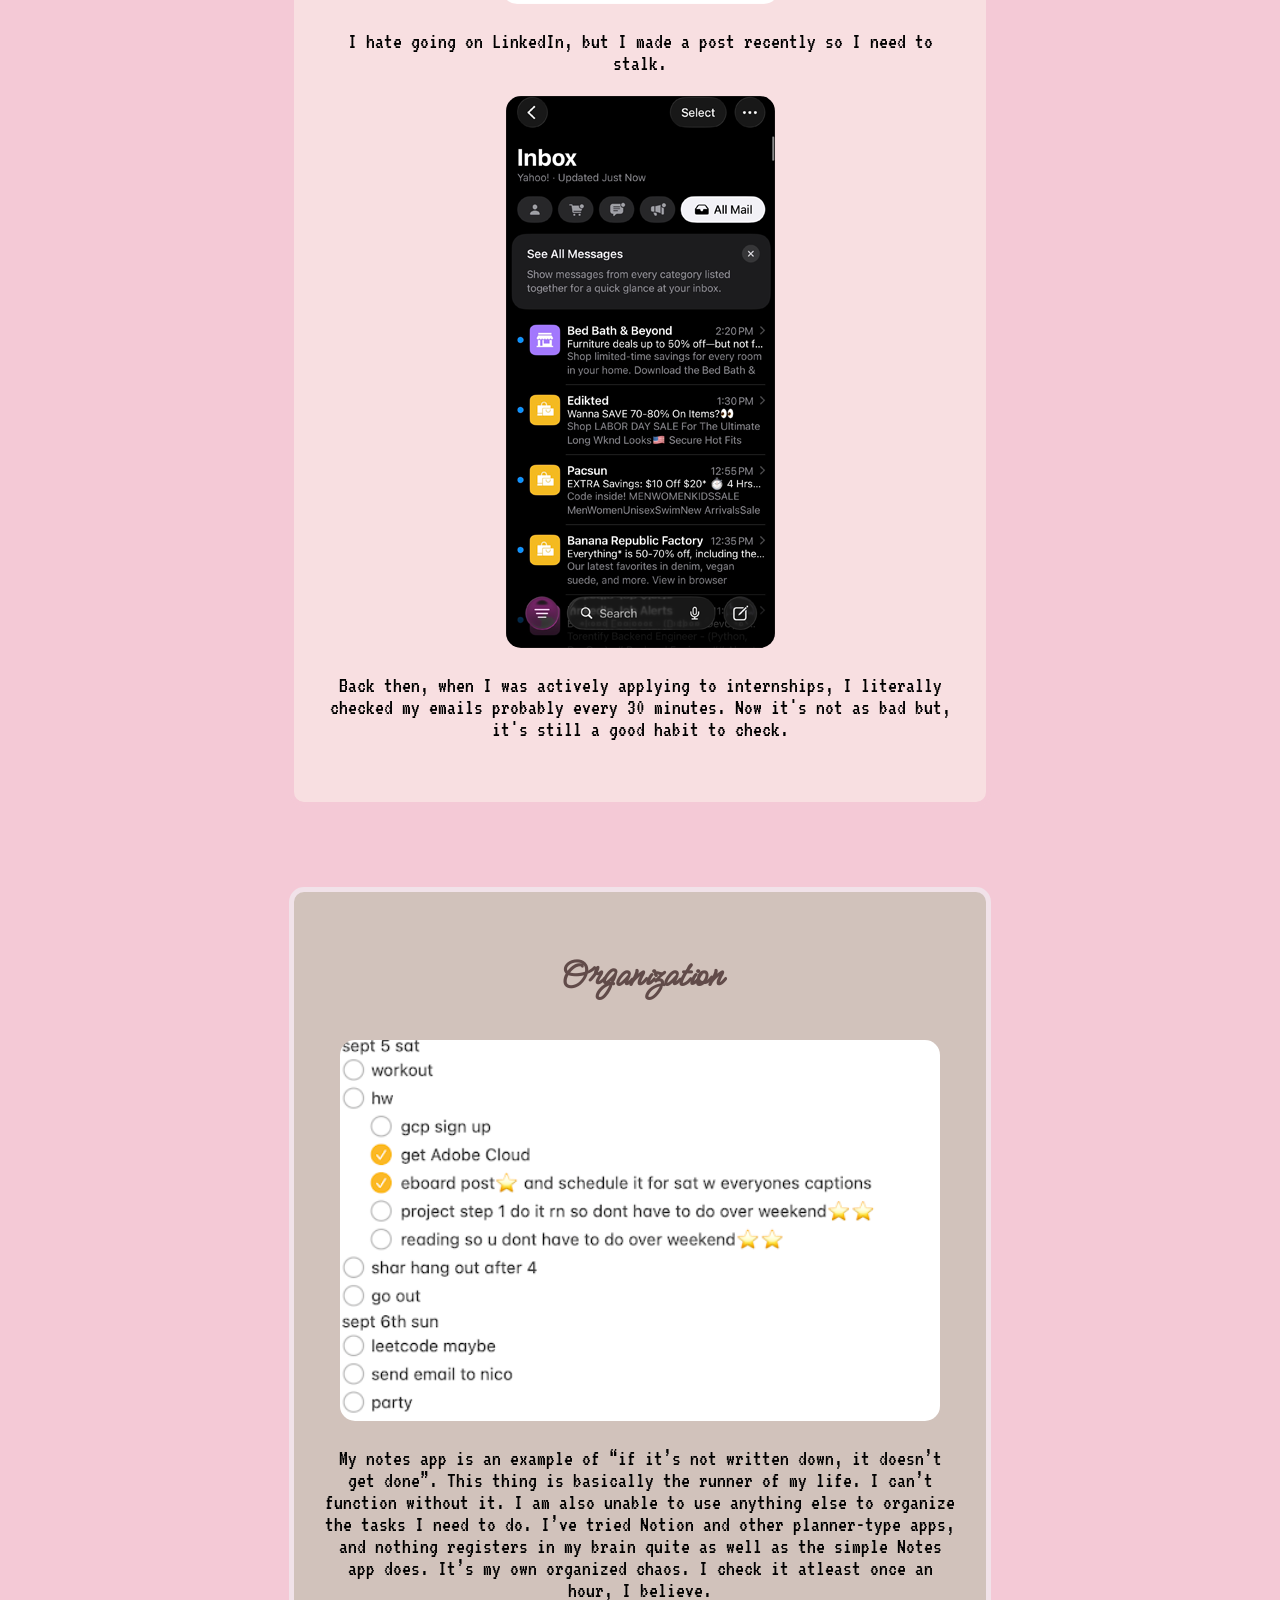
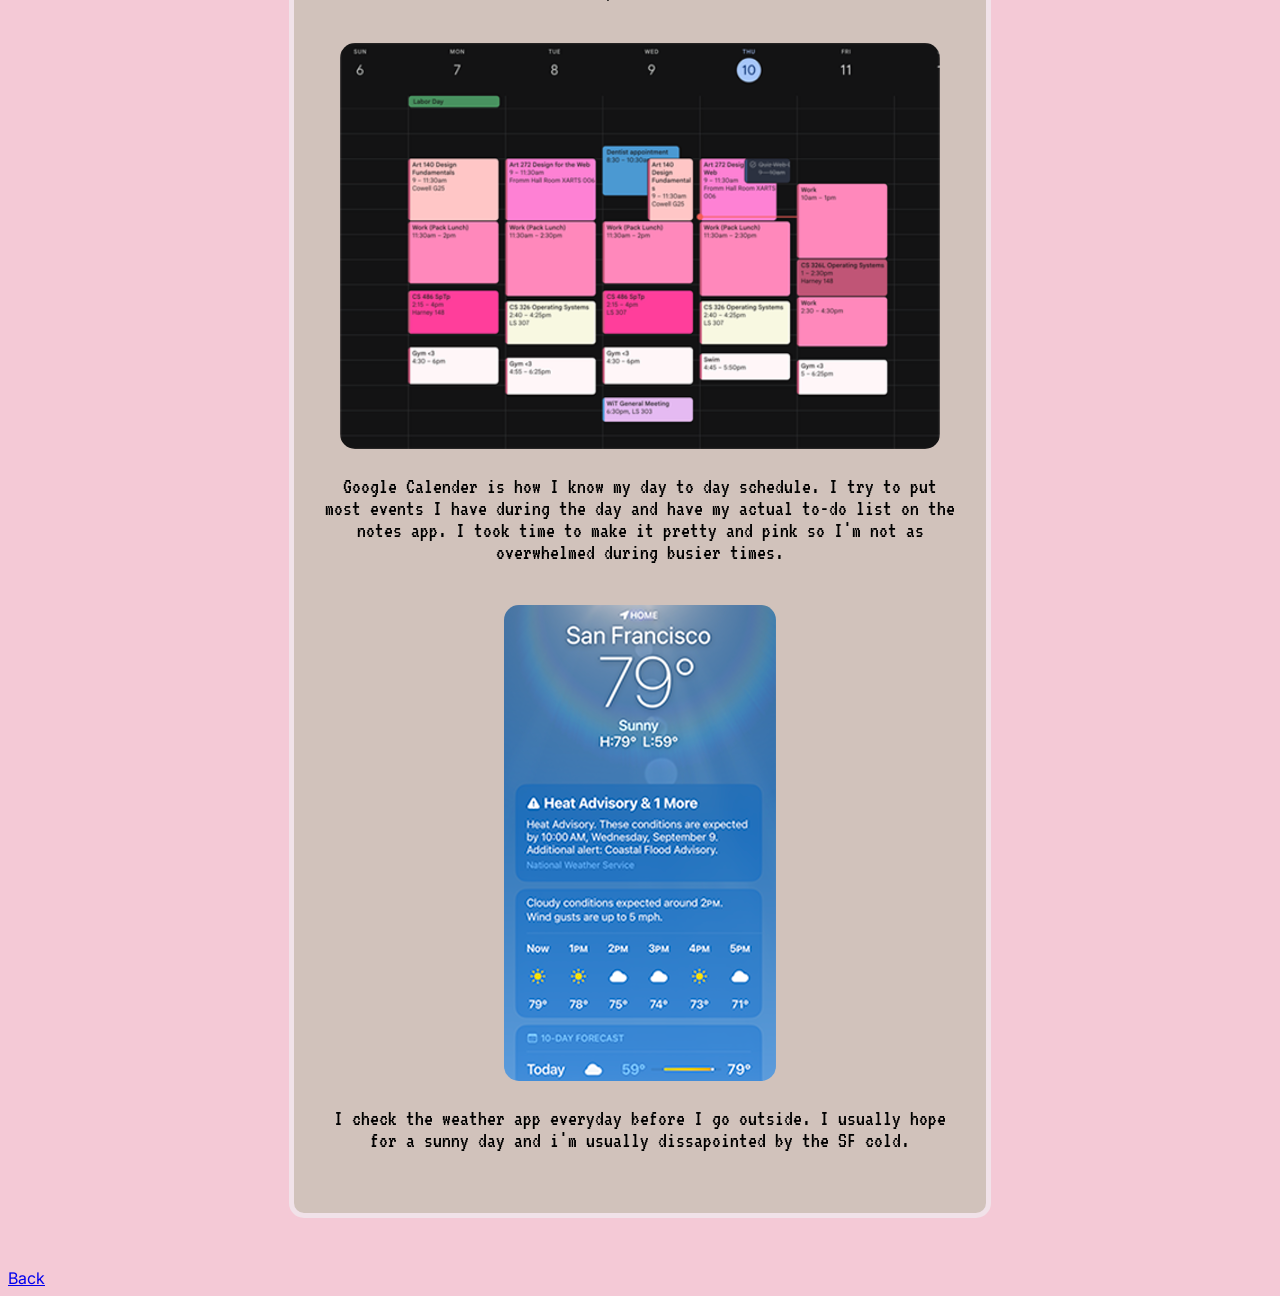
==== commit 39518edf: "change fun header" ====
--- a/feed.html
+++ b/feed.html
@@ -36,7 +36,7 @@
       </nav>
     </header>
     <section id="fun" class="digital-content">
-      <h3>Fun</h3>
+      <h3 class="brown-header">Fun</h3>
       <img
         class="soft-corners vertical-feed-img"
         src="img/fun/pinterest-nails.png"
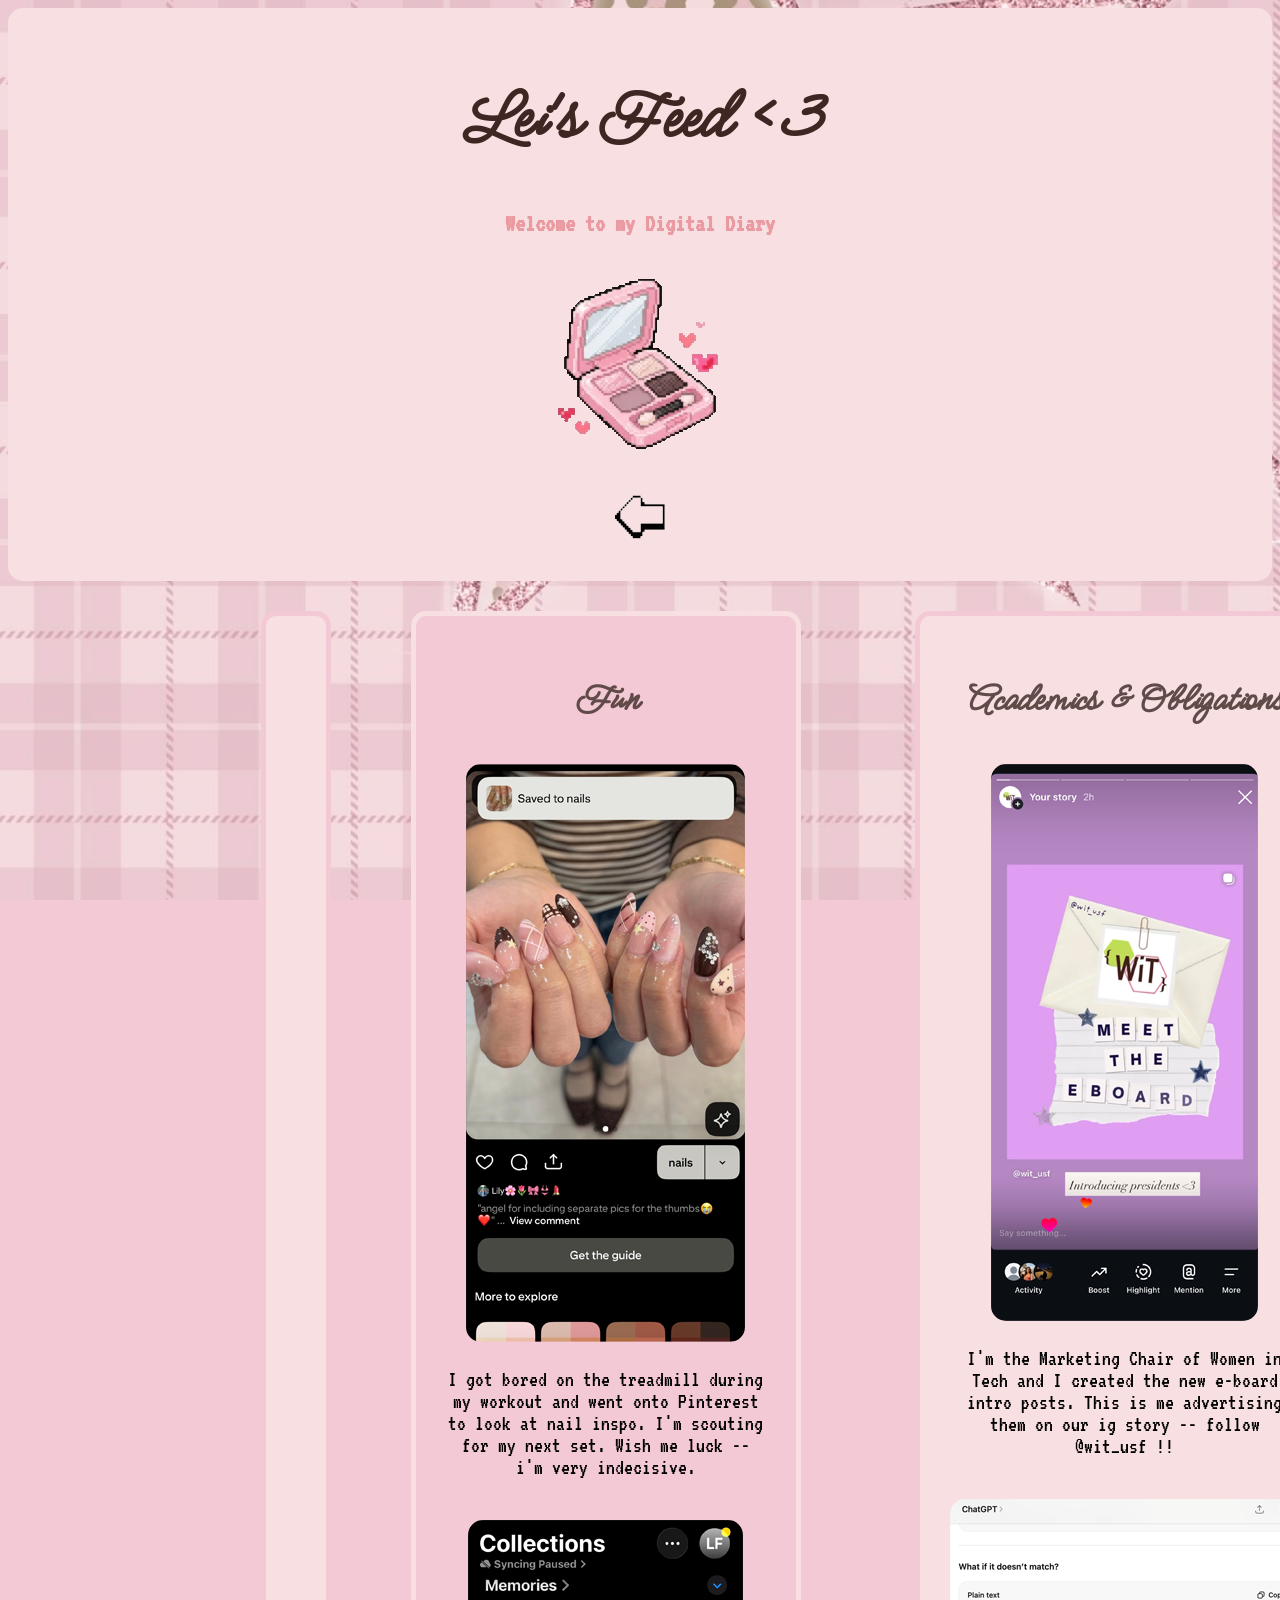
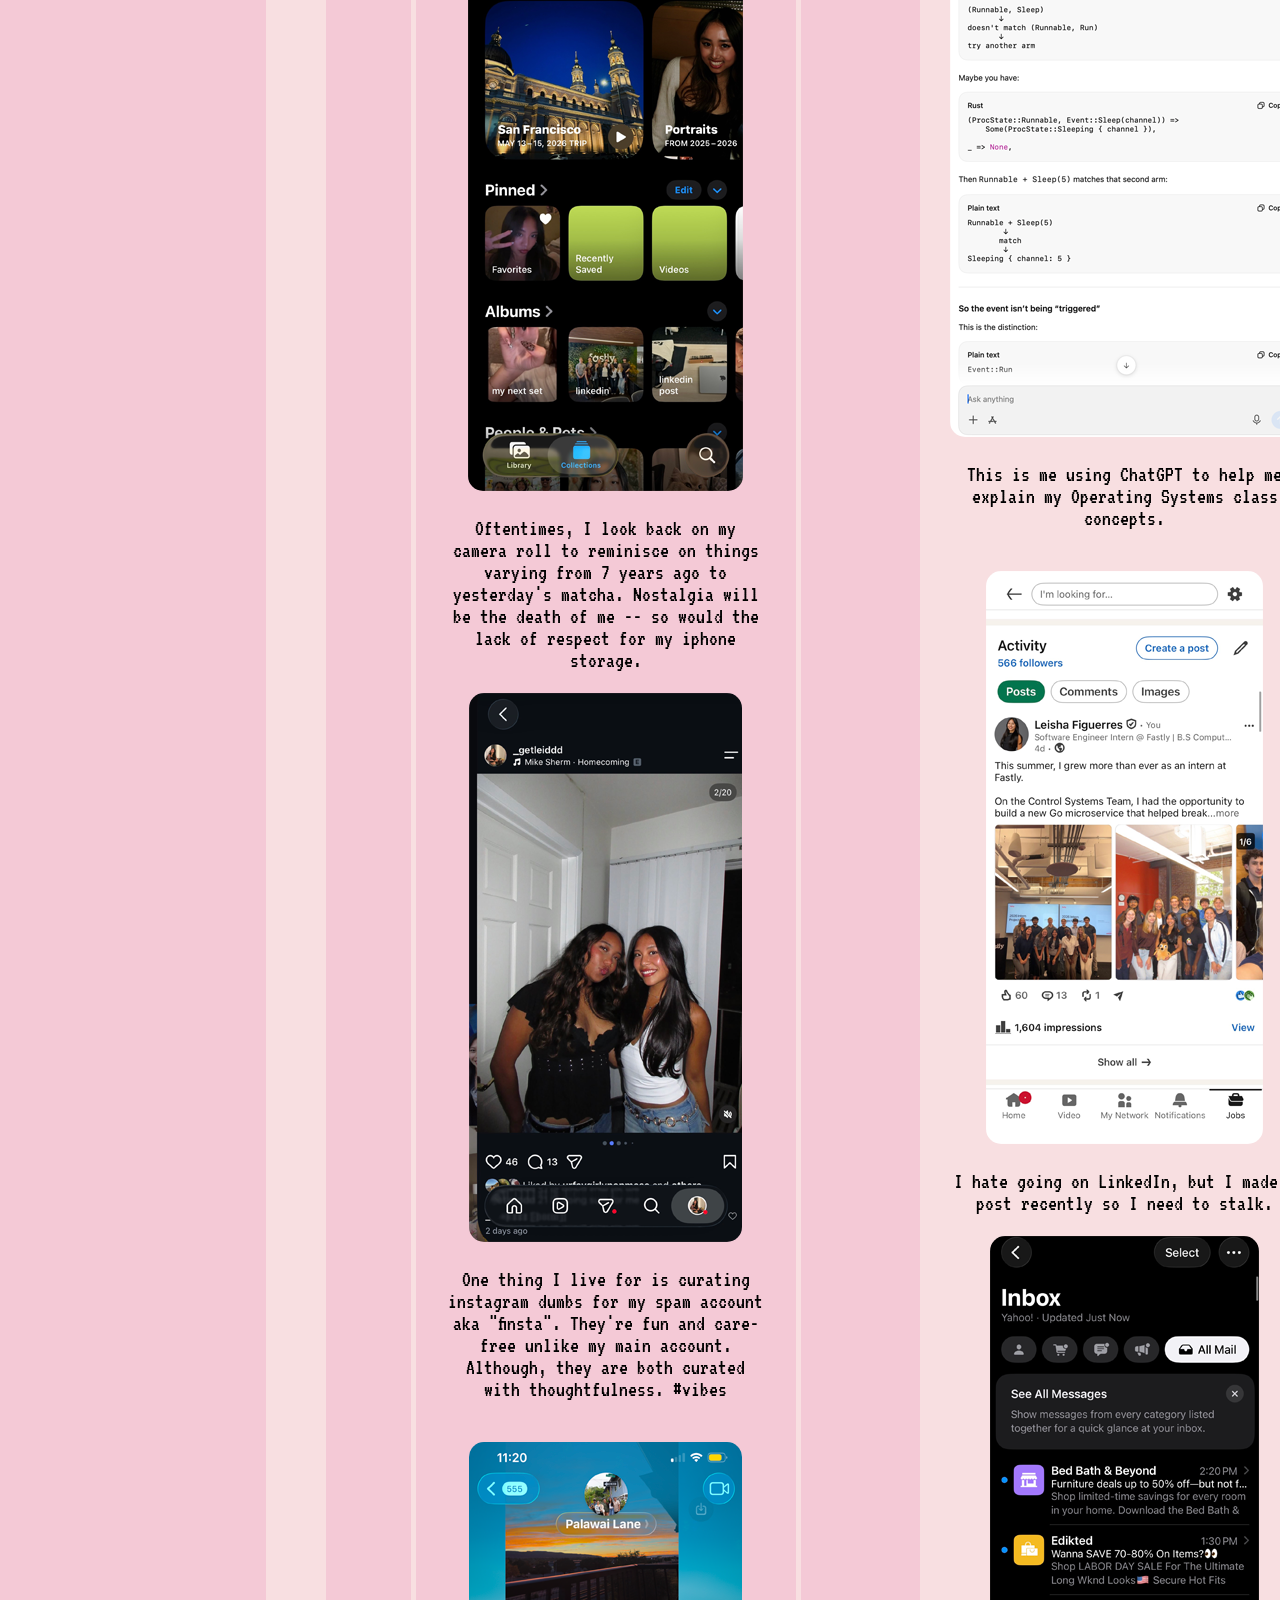
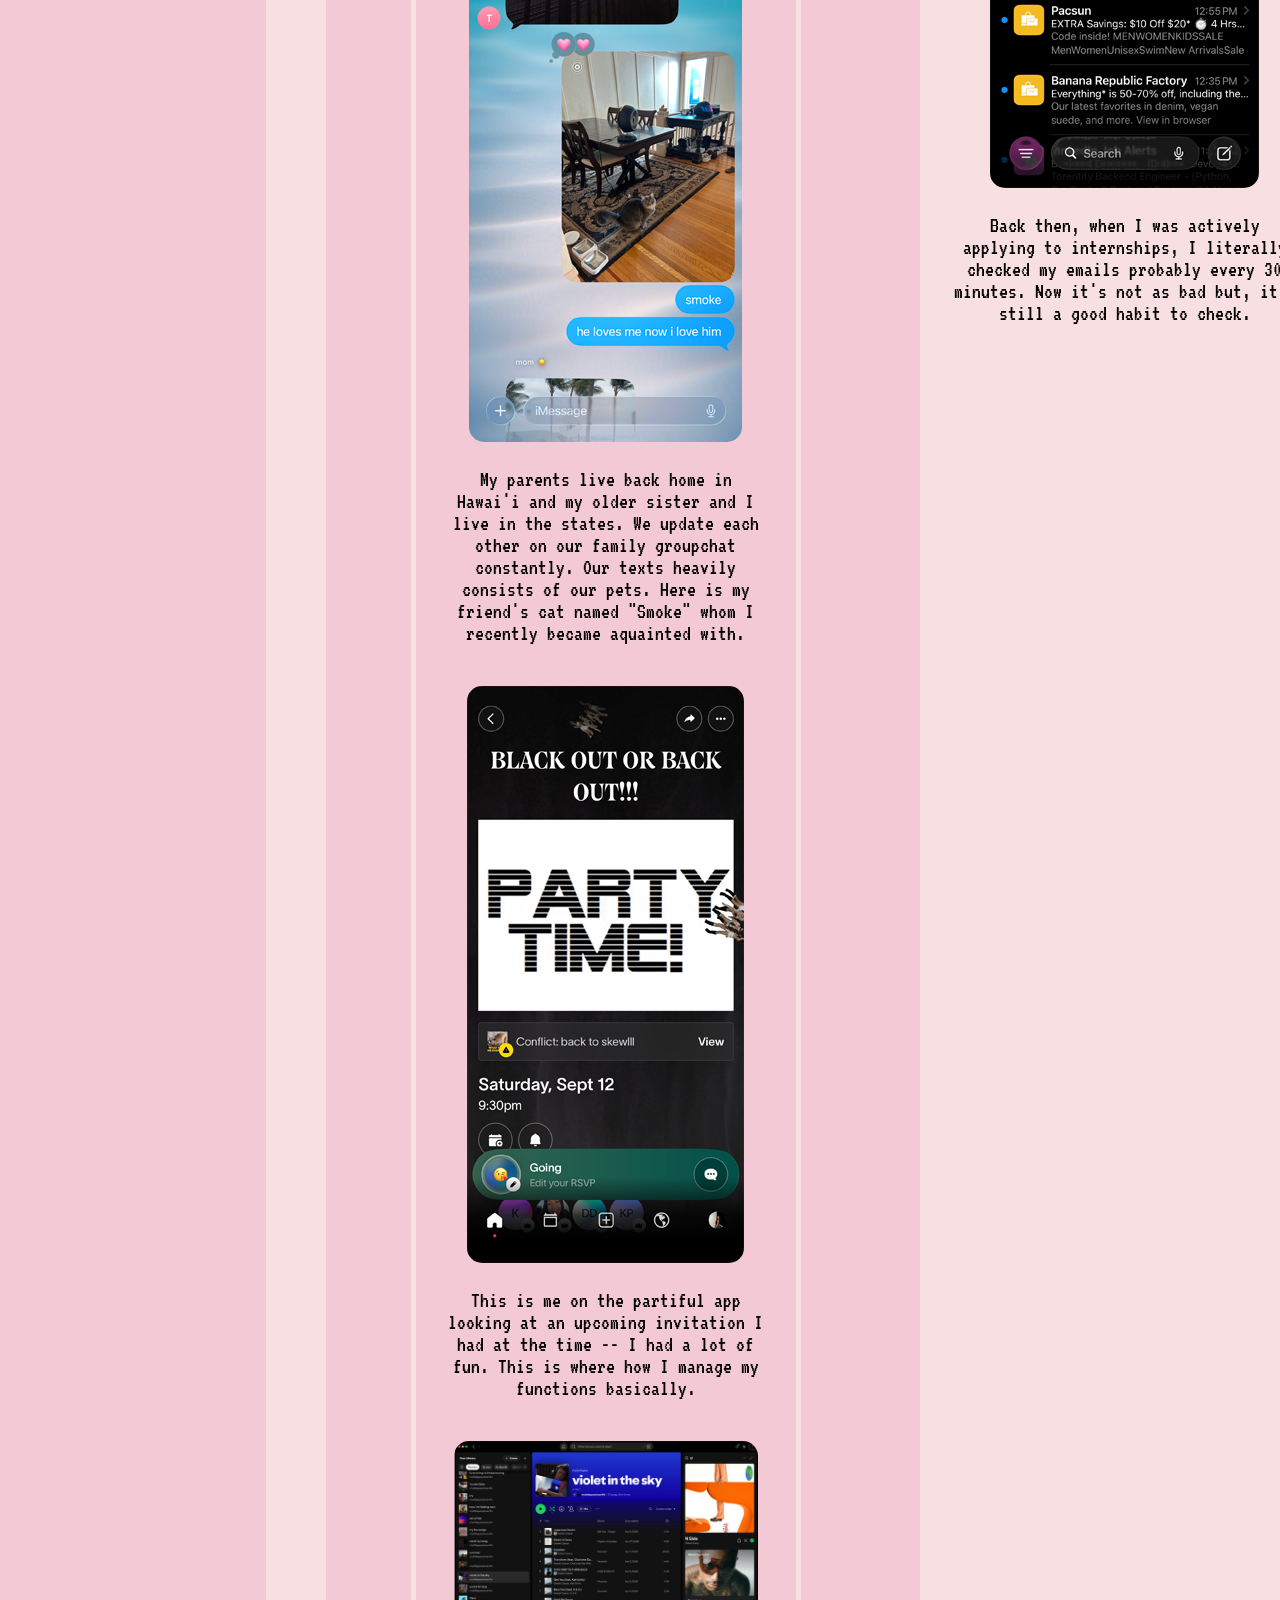
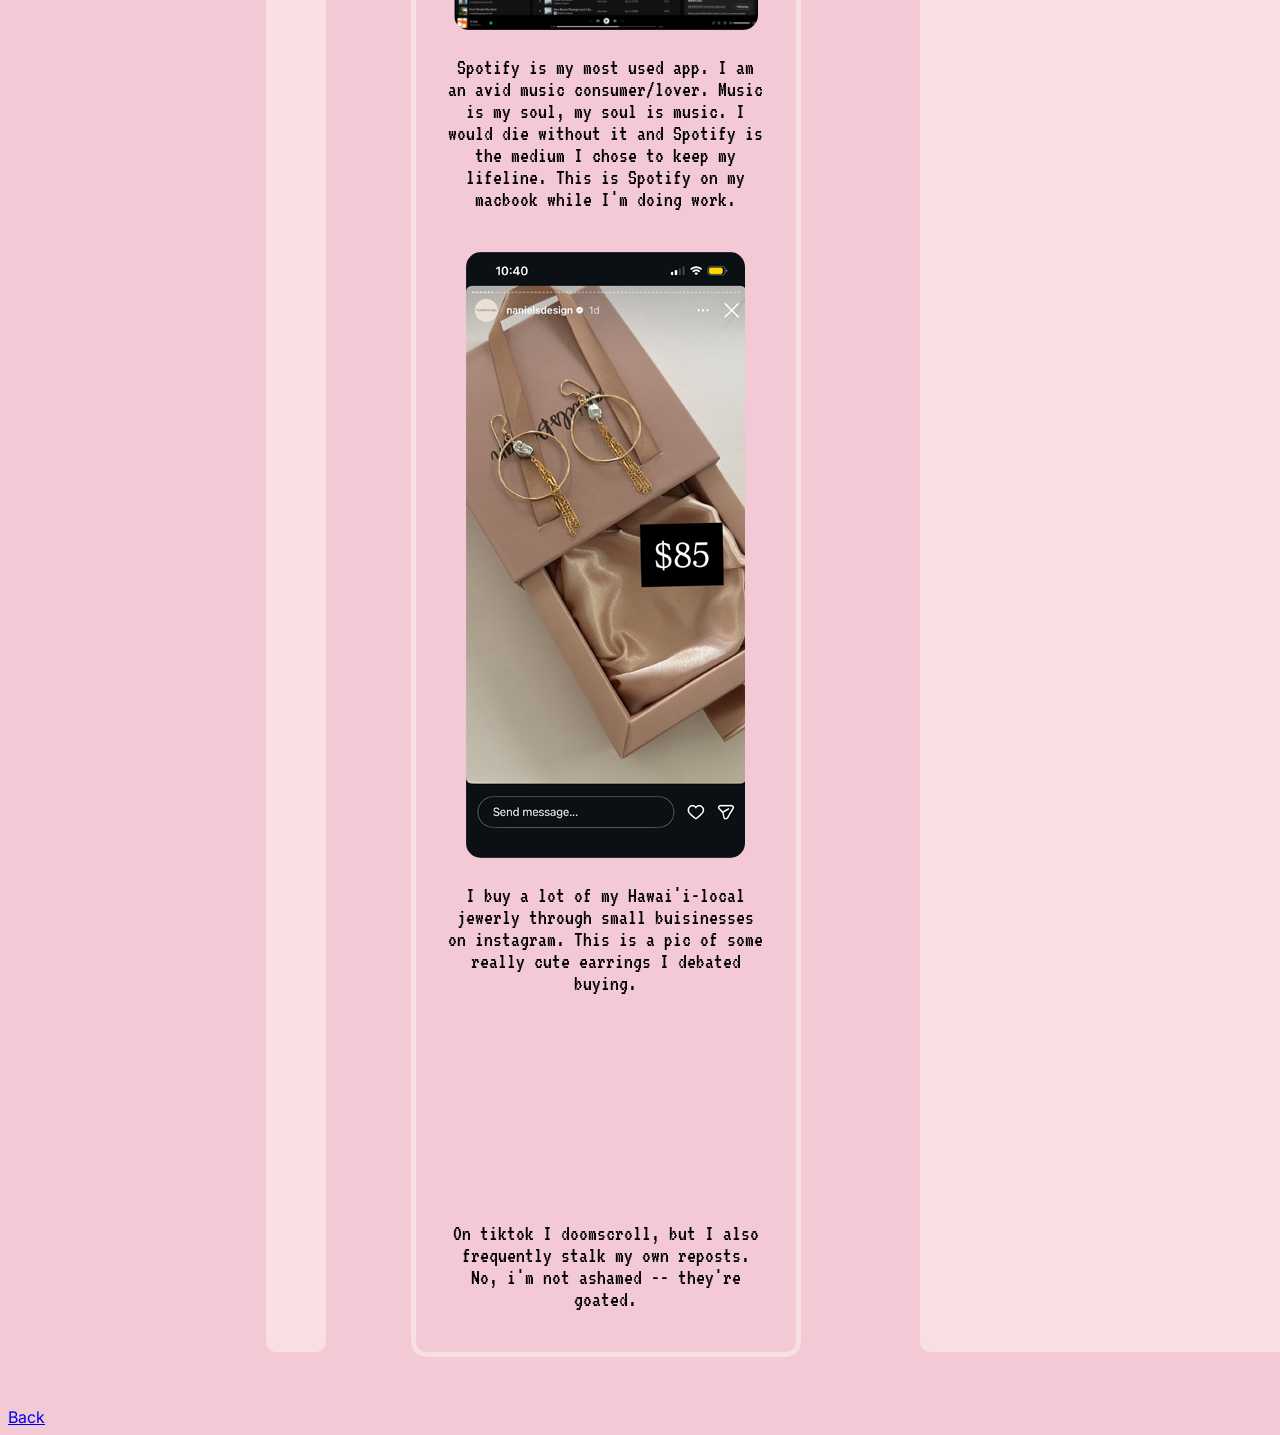
==== commit 0f6be46b: "just incase" ====
--- a/feed.html
+++ b/feed.html
@@ -35,180 +35,192 @@
         </a>
       </nav>
     </header>
-    <section id="fun" class="digital-content">
-      <h3 class="brown-header">Fun</h3>
-      <img
-        class="soft-corners vertical-feed-img"
-        src="img/fun/pinterest-nails.png"
-        alt="a screenshot of me on pinterest looking at a nail set"
-      />
+    <section id="feed-layout">
+      <section id="sidebar">
+
+      </section>
+      <section id="">
+
+      </section>
+      <section id="fun" class="digital-content">
+        <h3 class="brown-header">Fun</h3>
+        <img
+          class="soft-corners vertical-feed-img"
+          src="img/fun/pinterest-nails.png"
+          alt="a screenshot of me on pinterest looking at a nail set"
+        />
+        <br />
+        <p>
+          I got bored on the treadmill during my workout and went onto Pinterest
+          to look at nail inspo. I'm scouting for my next set. Wish me luck --
+          i'm very indecisive.
+        </p>
+        <br />
+        <img
+          class="soft-corners vertical-feed-img"
+          src="img/fun/camera-roll.png"
+          alt="screenshot of my camera roll collections page on iphone"
+        />
+        <p>
+          Oftentimes, I look back on my camera roll to reminisce on things
+          varying from 7 years ago to yesterday's matcha. Nostalgia will be the
+          death of me -- so would the lack of respect for my iphone storage.
+        </p>
+        <img
+          class="soft-corners vertical-feed-img"
+          src="img/fun/insta-spam.png"
+          alt="screenshot of my spam account recent's post"
+        />
+        <p>
+          One thing I live for is curating instagram dumbs for my spam account
+          aka "finsta". They're fun and care-free unlike my main account.
+          Although, they are both curated with thoughtfulness. #vibes
+        </p>
+        <br />
+        <img
+          class="soft-corners vertical-feed-img"
+          src="img/fun/family-gc.PNG"
+          alt="screenshot of my family group chat on iphone"
+        />
+        <p>
+          My parents live back home in Hawai'i and my older sister and I live in
+          the states. We update each other on our family groupchat constantly.
+          Our texts heavily consists of our pets. Here is my friend's cat named
+          "Smoke" whom I recently became aquainted with.
+        </p>
+        <br />
+        <img
+          class="soft-corners vertical-feed-img"
+          src="img/fun/partiful.png"
+          alt="screenshot of the partiful app on my phone"
+        />
+        <p>
+          This is me on the partiful app looking at an upcoming invitation I had
+          at the time -- I had a lot of fun. This is where how I manage my
+          functions basically.
+        </p>
+        <br />
+        <img
+          class="soft-corners landscape-img"
+          src="img/fun/spotify.png"
+          alt="screenshot of my spotify app on my my macbook"
+        />
+        <p>
+          Spotify is my most used app. I am an avid music consumer/lover. Music
+          is my soul, my soul is music. I would die without it and Spotify is
+          the medium I chose to keep my lifeline. This is Spotify on my macbook
+          while I'm doing work.
+        </p>
+        <br />
+        <img
+          class="soft-corners vertical-feed-img"
+          src="img/fun/instagram-earrings.PNG"
+          alt="screenshot of the instagram app on my iphone looking at a post of earrings"
+        />
+        <p>
+          I buy a lot of my Hawai'i-local jewerly through small buisinesses on
+          instagram. This is a pic of some really cute earrings I debated
+          buying.
+        </p>
+        <br />
+        <video class="video" loop autoplay muted>
+          <source src="img/fun/tiktok-repost.MP4" type="video/mp4" />
+        </video>
+        <p>
+          On tiktok I doomscroll, but I also frequently stalk my own reposts.
+          No, i'm not ashamed -- they're goated.
+        </p>
+      </section>
       <br />
-      <p>
-        I got bored on the treadmill during my workout and went onto Pinterest
-        to look at nail inspo. I'm scouting for my next set. Wish me luck -- i'm
-        very indecisive.
-      </p>
+      <section id="work" class="digital-content">
+        <h3 class="brown-header">Academics & Obligations</h3>
+        <img
+          class="soft-corners vertical-feed-img"
+          src="img/work/marketing-story.png"
+          alt="a screenshot of the witusf instagram account's story of my meet the e-board post"
+        />
+        <br />
+        <p>
+          I'm the Marketing Chair of Women in Tech and I created the new e-board
+          intro posts. This is me advertising them on our ig story -- follow
+          @wit_usf !!
+        </p>
+        <br />
+        <img
+          class="soft-corners vertical-feed-img"
+          src="img/work/chatGPT.png"
+          alt="a screenshot of me using chatGPT to help me with my OS work"
+        />
+        <p>
+          This is me using ChatGPT to help me explain my Operating Systems class
+          concepts.
+        </p>
+        <br />
+        <img
+          class="soft-corners vertical-feed-img"
+          src="img/work/linkedin.png"
+          alt="a screenshot of me checking my linkedin profile"
+        />
+        <p>
+          I hate going on LinkedIn, but I made a post recently so I need to
+          stalk.
+        </p>
+        <img
+          class="soft-corners vertical-feed-img"
+          src="img/work/mail.png"
+          alt="a screenshot of my email inbox on my iphone"
+        />
+        <p>
+          Back then, when I was actively applying to internships, I literally
+          checked my emails probably every 30 minutes. Now it's not as bad but,
+          it's still a good habit to check.
+        </p>
+        <br />
+      </section>
       <br />
-      <img
-        class="soft-corners vertical-feed-img"
-        src="img/fun/camera-roll.png"
-        alt="screenshot of my camera roll collections page on iphone"
-      />
-      <p>
-        Oftentimes, I look back on my camera roll to reminisce on things varying
-        from 7 years ago to yesterday's matcha. Nostalgia will be the death of
-        me -- so would the lack of respect for my iphone storage.
-      </p>
-      <img
-        class="soft-corners vertical-feed-img"
-        src="img/fun/insta-spam.png"
-        alt="screenshot of my spam account recent's post"
-      />
-      <p>
-        One thing I live for is curating instagram dumbs for my spam account aka
-        "finsta". They're fun and care-free unlike my main account. Although,
-        they are both curated with thoughtfulness. #vibes
-      </p>
-      <br />
-      <img
-        class="soft-corners vertical-feed-img"
-        src="img/fun/family-gc.PNG"
-        alt="screenshot of my family group chat on iphone"
-      />
-      <p>
-        My parents live back home in Hawai'i and my older sister and I live in
-        the states. We update each other on our family groupchat constantly. Our
-        texts heavily consists of our pets. Here is my friend's cat named
-        "Smoke" whom I recently became aquainted with.
-      </p>
-      <br />
-      <img
-        class="soft-corners vertical-feed-img"
-        src="img/fun/partiful.png"
-        alt="screenshot of the partiful app on my phone"
-      />
-      <p>
-        This is me on the partiful app looking at an upcoming invitation I had
-        at the time -- I had a lot of fun. This is where how I manage my
-        functions basically.
-      </p>
-      <br />
-      <img
-        class="soft-corners landscape-img"
-        src="img/fun/spotify.png"
-        alt="screenshot of my spotify app on my my macbook"
-      />
-      <p>
-        Spotify is my most used app. I am an avid music consumer/lover. Music is
-        my soul, my soul is music. I would die without it and Spotify is the
-        medium I chose to keep my lifeline. This is Spotify on my macbook while
-        I'm doing work.
-      </p>
-      <br />
-      <img
-        class="soft-corners vertical-feed-img"
-        src="img/fun/instagram-earrings.PNG"
-        alt="screenshot of the instagram app on my iphone looking at a post of earrings"
-      />
-      <p>
-        I buy a lot of my Hawai'i-local jewerly through small buisinesses on
-        instagram. This is a pic of some really cute earrings I debated buying.
-      </p>
-      <br />
-      <video class="video" loop autoplay muted>
-        <source src="img/fun/tiktok-repost.MP4" type="video/mp4" />
-      </video>
-      <p>
-        On tiktok I doomscroll, but I also frequently stalk my own reposts. No,
-        i'm not ashamed -- they're goated.
-      </p>
+      <section id="organization" class="digital-content">
+        <h3 class="brown-header">Organization</h3>
+        <img
+          class="soft-corners landscape-img"
+          src="img/organization/notes-app.png"
+          alt="a screenshot of my to-do list on the apple notes app"
+        />
+        <br />
+        <p>
+          My notes app is an example of “if it’s not written down, it doesn’t
+          get done”. This thing is basically the runner of my life. I can’t
+          function without it. I am also unable to use anything else to organize
+          the tasks I need to do. I’ve tried Notion and other planner-type apps,
+          and nothing registers in my brain quite as well as the simple Notes
+          app does. It’s my own organized chaos. I check it atleast once an
+          hour, I believe.
+        </p>
+        <br />
+        <img
+          class="soft-corners landscape-img"
+          src="img/organization/google-calender.png"
+          alt="a screenshot of my schedule on google calender"
+        />
+        <p>
+          Google Calender is how I know my day to day schedule. I try to put
+          most events I have during the day and have my actual to-do list on the
+          notes app. I took time to make it pretty and pink so I'm not as
+          overwhelmed during busier times.
+        </p>
+        <br />
+        <img
+          class="soft-corners vertical-feed-img"
+          src="img/organization/weather-app.PNG"
+          alt="a screenshot of the weather app"
+        />
+        <p>
+          I check the weather app everyday before I go outside. I usually hope
+          for a sunny day and i'm usually dissapointed by the SF cold.
+        </p>
+        <br />
+      </section>
     </section>
-    <br />
-    <section id="work" class="digital-content">
-      <h3 class="brown-header">Academics & Obligations</h3>
-      <img
-        class="soft-corners vertical-feed-img"
-        src="img/work/marketing-story.png"
-        alt="a screenshot of the witusf instagram account's story of my meet the e-board post"
-      />
-      <br />
-      <p>
-        I'm the Marketing Chair of Women in Tech and I created the new e-board
-        intro posts. This is me advertising them on our ig story -- follow
-        @wit_usf !!
-      </p>
-      <br />
-      <img
-        class="soft-corners vertical-feed-img"
-        src="img/work/chatGPT.png"
-        alt="a screenshot of me using chatGPT to help me with my OS work"
-      />
-      <p>
-        This is me using ChatGPT to help me explain my Operating Systems class
-        concepts.
-      </p>
-      <br />
-      <img
-        class="soft-corners vertical-feed-img"
-        src="img/work/linkedin.png"
-        alt="a screenshot of me checking my linkedin profile"
-      />
-      <p>
-        I hate going on LinkedIn, but I made a post recently so I need to stalk.
-      </p>
-      <img
-        class="soft-corners vertical-feed-img"
-        src="img/work/mail.png"
-        alt="a screenshot of my email inbox on my iphone"
-      />
-      <p>
-        Back then, when I was actively applying to internships, I literally
-        checked my emails probably every 30 minutes. Now it's not as bad but,
-        it's still a good habit to check.
-      </p>
-      <br />
-    </section>
-    <br />
-    <section id="organization" class="digital-content">
-      <h3 class="brown-header">Organization</h3>
-      <img
-        class="soft-corners landscape-img"
-        src="img/organization/notes-app.png"
-        alt="a screenshot of my to-do list on the apple notes app"
-      />
-      <br />
-      <p>
-        My notes app is an example of “if it’s not written down, it doesn’t get
-        done”. This thing is basically the runner of my life. I can’t function
-        without it. I am also unable to use anything else to organize the tasks
-        I need to do. I’ve tried Notion and other planner-type apps, and nothing
-        registers in my brain quite as well as the simple Notes app does. It’s
-        my own organized chaos. I check it atleast once an hour, I believe.
-      </p>
-      <br />
-      <img
-        class="soft-corners landscape-img"
-        src="img/organization/google-calender.png"
-        alt="a screenshot of my schedule on google calender"
-      />
-      <p>
-        Google Calender is how I know my day to day schedule. I try to put most
-        events I have during the day and have my actual to-do list on the notes
-        app. I took time to make it pretty and pink so I'm not as overwhelmed
-        during busier times.
-      </p>
-      <br />
-      <img
-        class="soft-corners vertical-feed-img"
-        src="img/organization/weather-app.PNG"
-        alt="a screenshot of the weather app"
-      />
-      <p>
-        I check the weather app everyday before I go outside. I usually hope for
-        a sunny day and i'm usually dissapointed by the SF cold.
-      </p>
-      <br />
-    </section>
+
     <br />
     <footer>
       <nav>
--- a/css/style.css
+++ b/css/style.css
@@ -95,6 +95,7 @@
 }
 
 body{
+    cursor: url('../img/media/cursor.png'), auto;
     background-color: #f4c9d6;  
     font-family: "Inter", sans-serif;
     background-image: url('../img/media/background.jpg');
@@ -107,14 +108,30 @@
     font-family: "VT323", monospace;
     font-size: 22px;
 }
+#feed-layout{
+    width: 60%;
+    margin: auto;
+    display: flex;
+    justify-content: space-around;
+}
+
+#sidebar{
+    background-color: #f8dfe1;
+    padding: 20px 30px 20px 30px;  
+    border-radius: 15px;
+    border: 5px solid #f4c9d6;
+    margin: 30px 80px 30px auto; 
+    width: 50%;
+    text-align: center;
+}
 
 #fun{
     background-color: #f4c9d6;
     padding: 20px 30px 20px 30px;  
     border-radius: 15px;
     border: 5px solid #f8dfe1;
-    margin: 30px auto 30px auto; 
-    width: 50%;
+    margin: 30px 15% 30px auto; 
+    width: 90%;
     text-align: center;
 }
 
@@ -123,11 +140,10 @@
     padding: 20px 30px 20px 30px;  
     border-radius: 15px;
     border: 5px solid #f4c9d6;
-    margin: 30px auto 30px auto; 
-    width: 50%;
+    margin: 30px 15% 30px auto; 
+    width: 90%;
     text-align: center;
 }
-
 
 #organization{
     background-color: #d1c2bb;
@@ -135,7 +151,7 @@
     border-radius: 15px;
     border: 5px solid #f1e2e9;
     margin: 30px auto 30px auto; 
-    width: 50%;
+    width: 90%;
     text-align: center;
 }
 
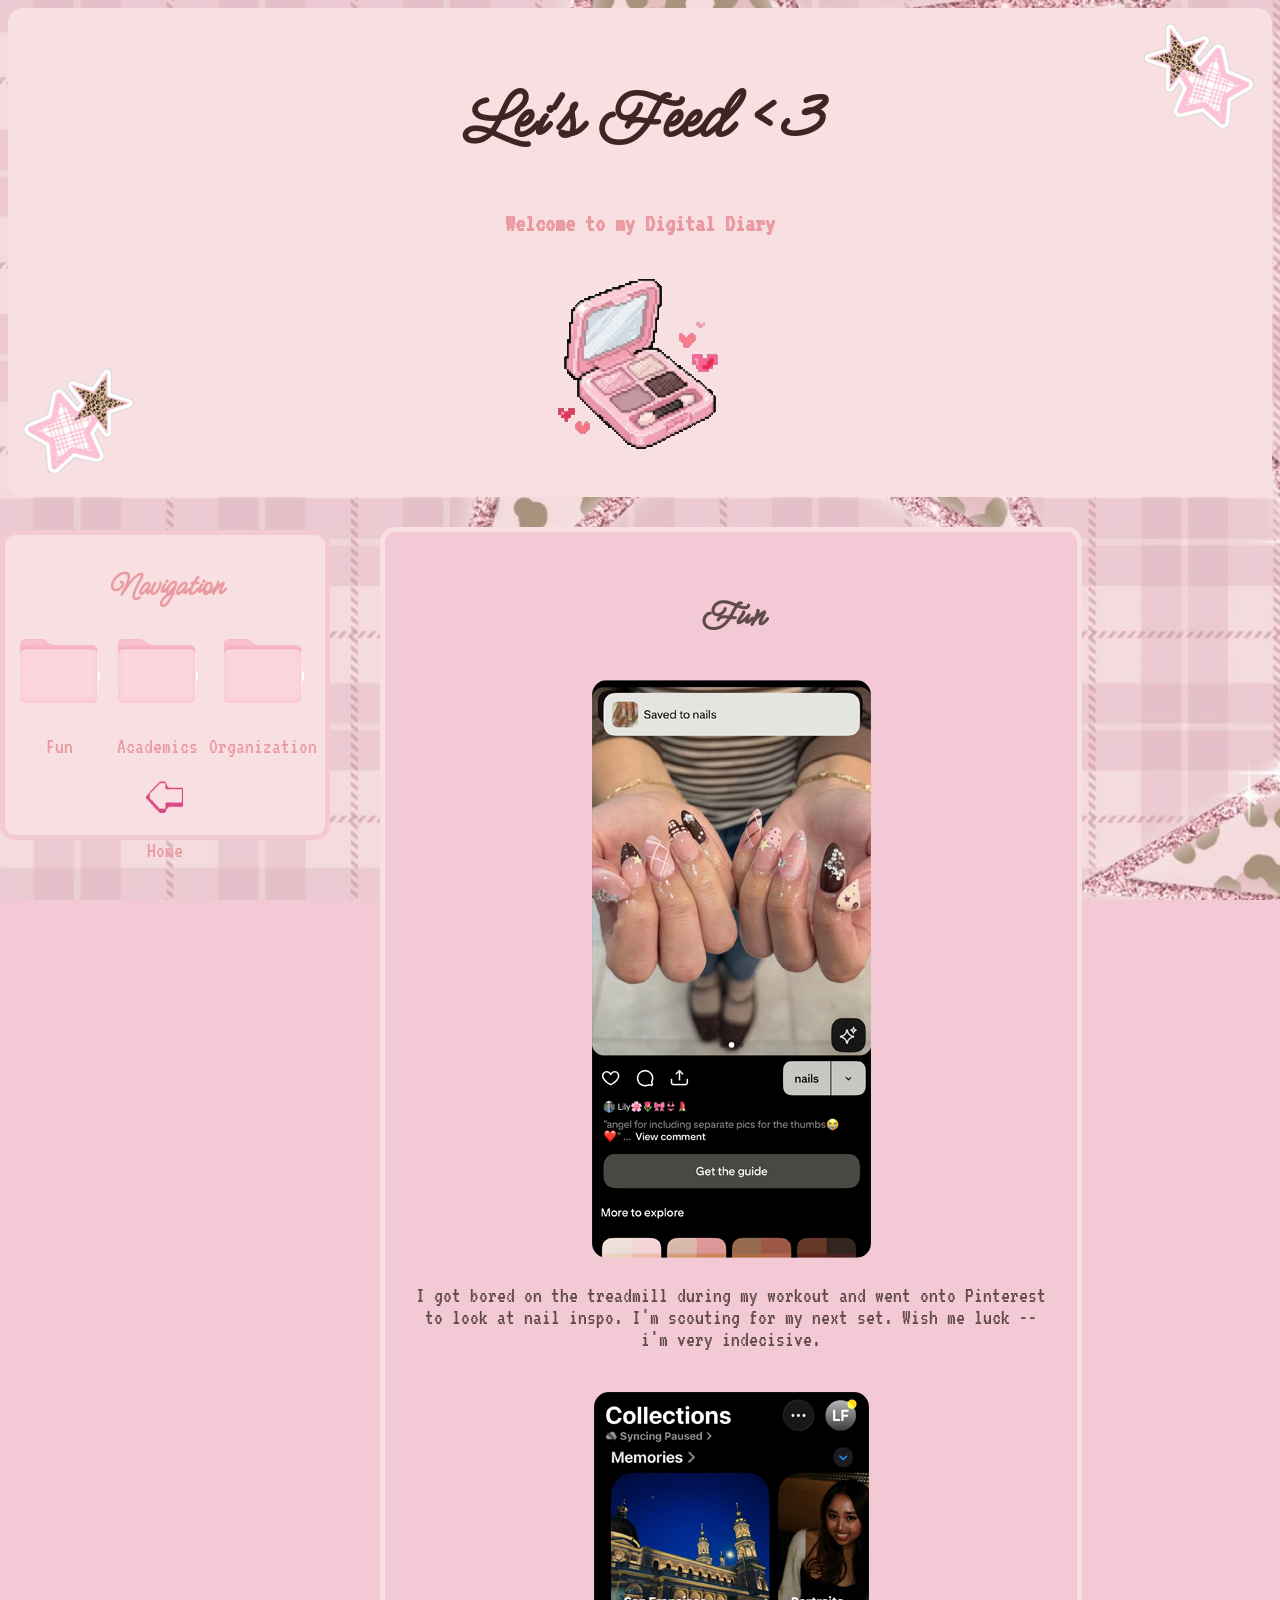
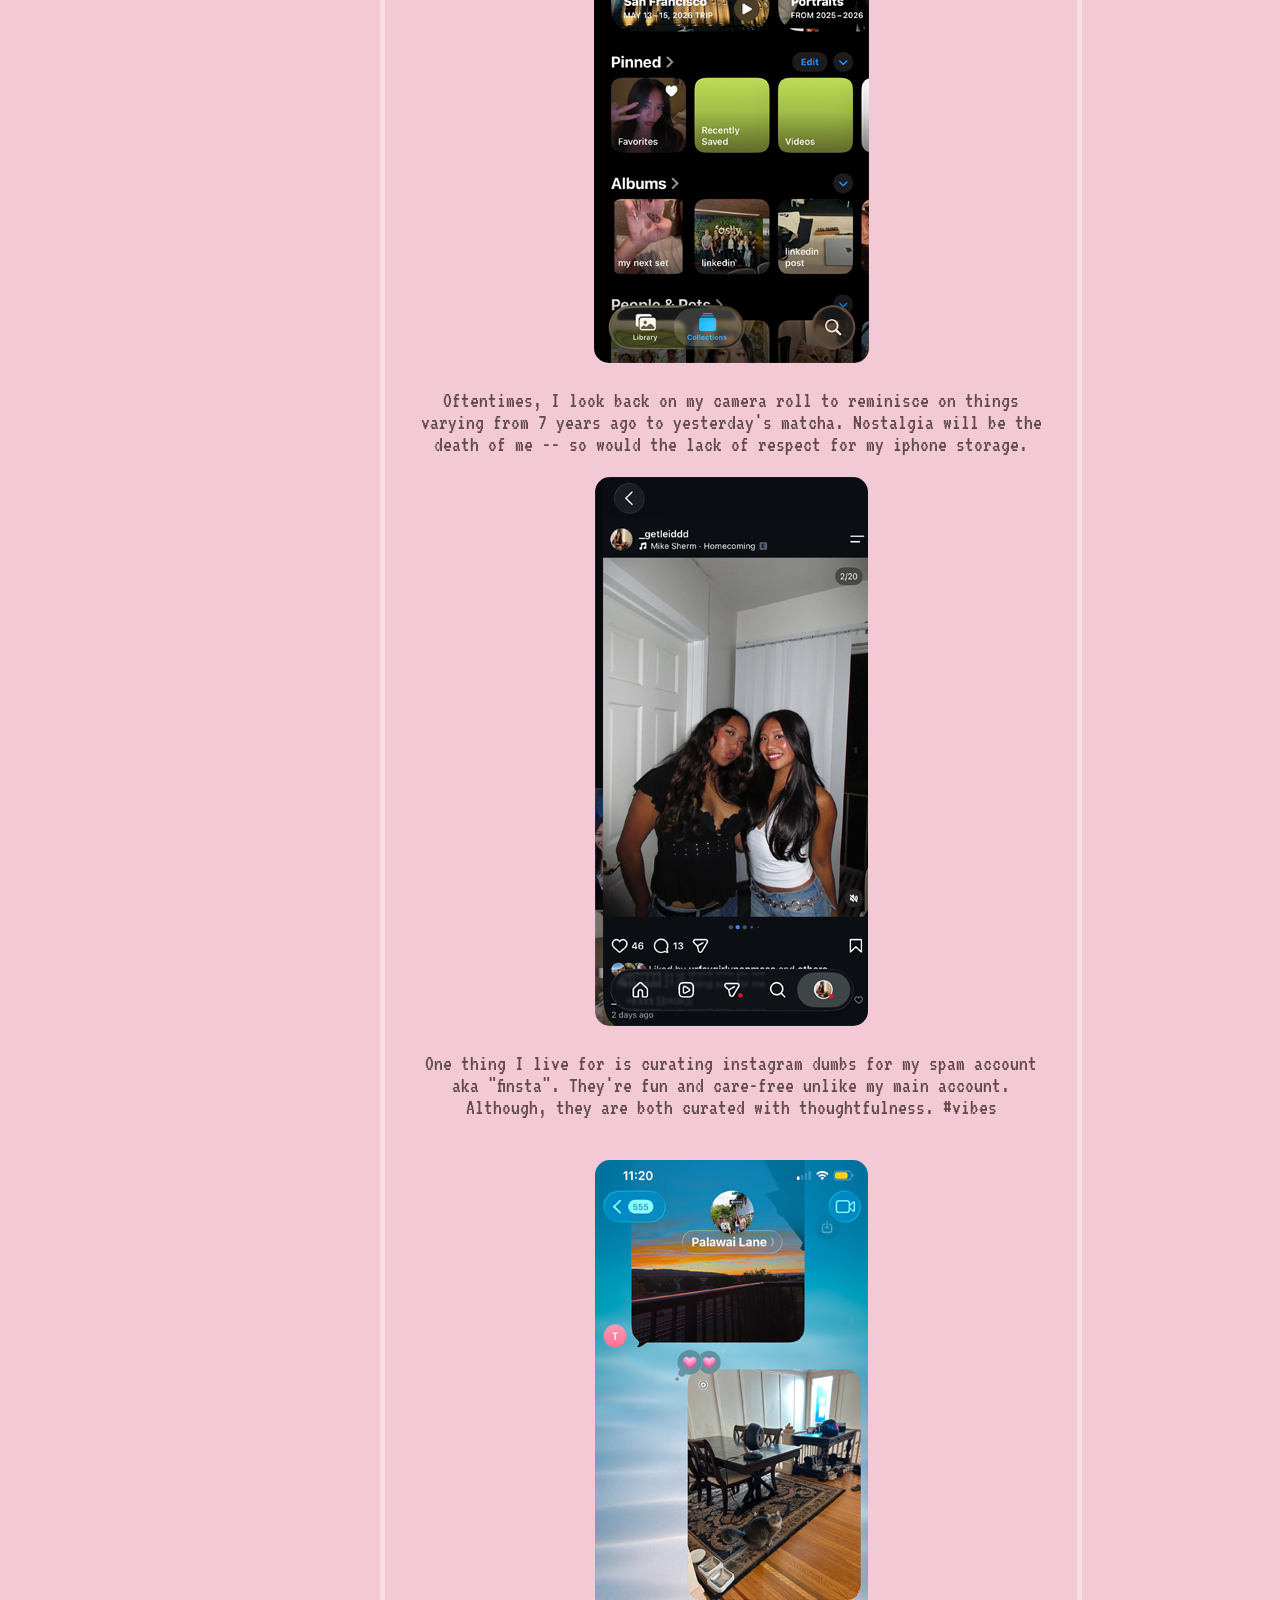
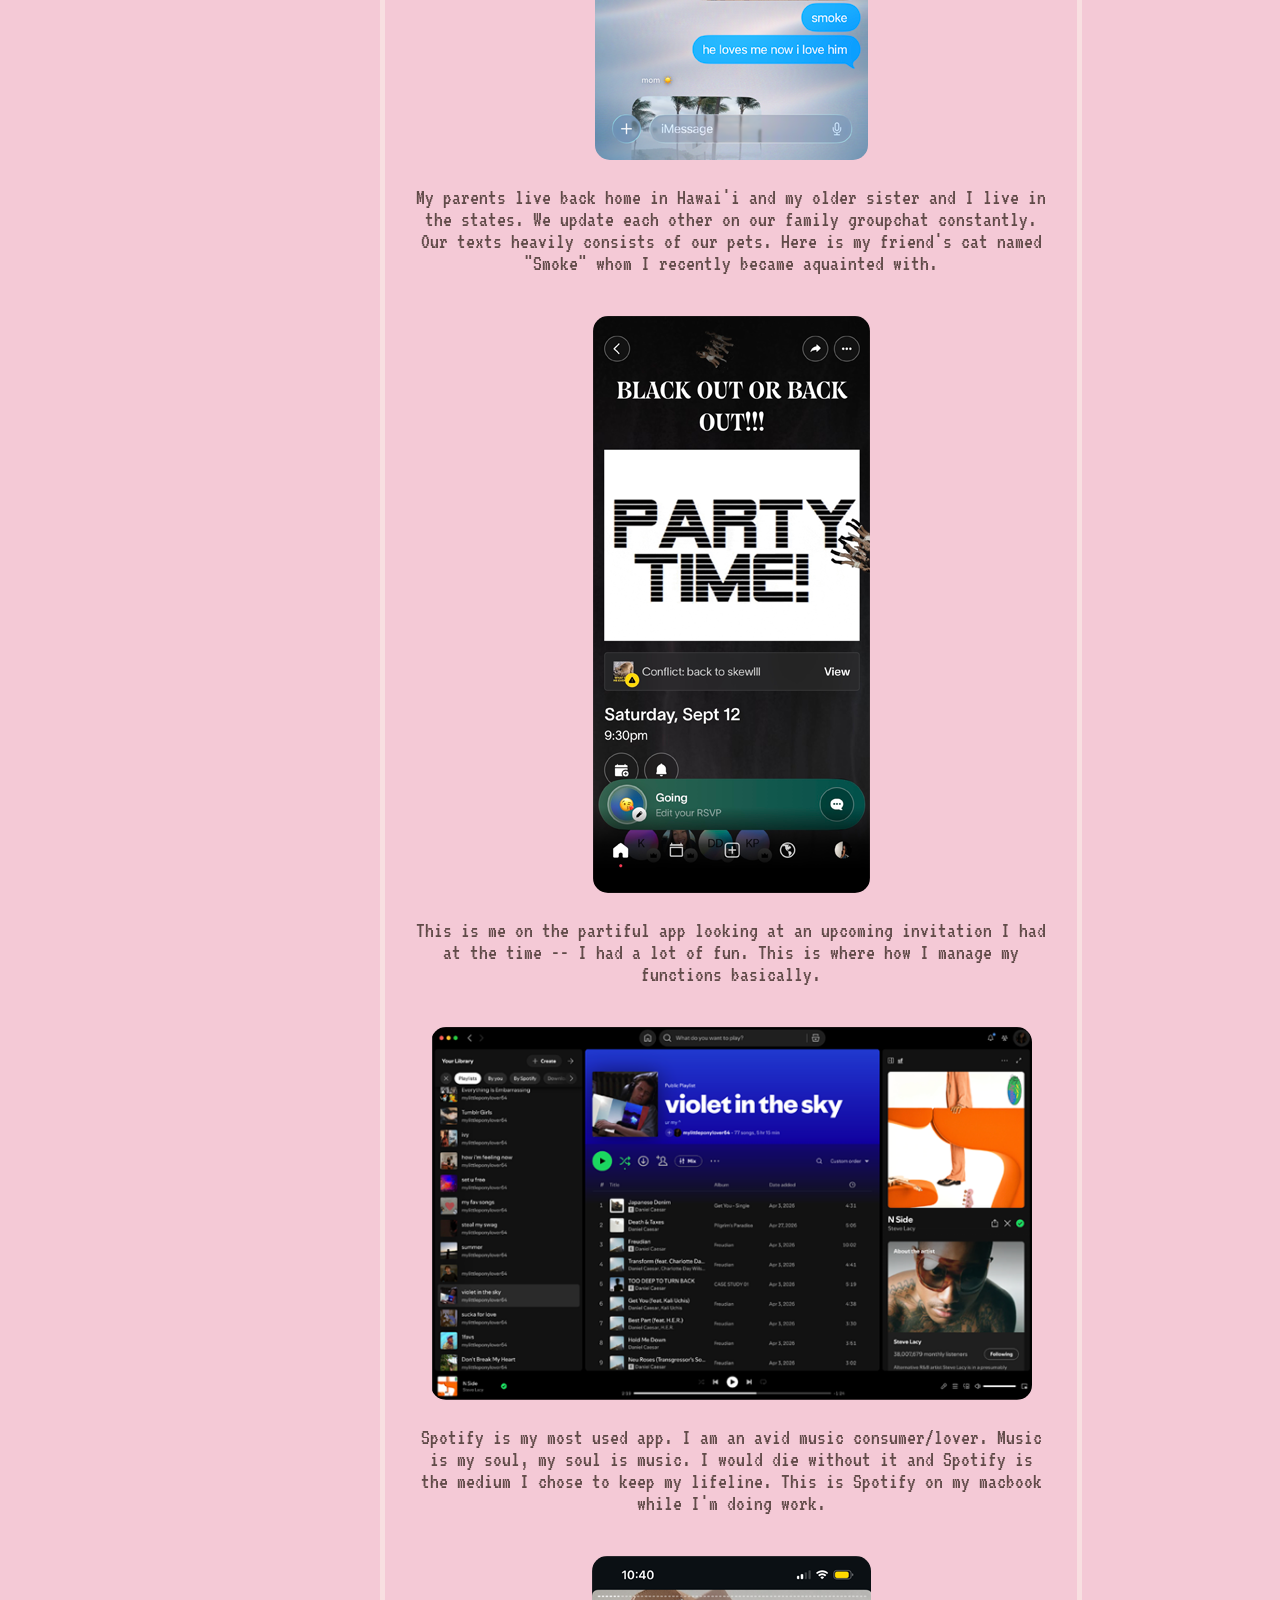
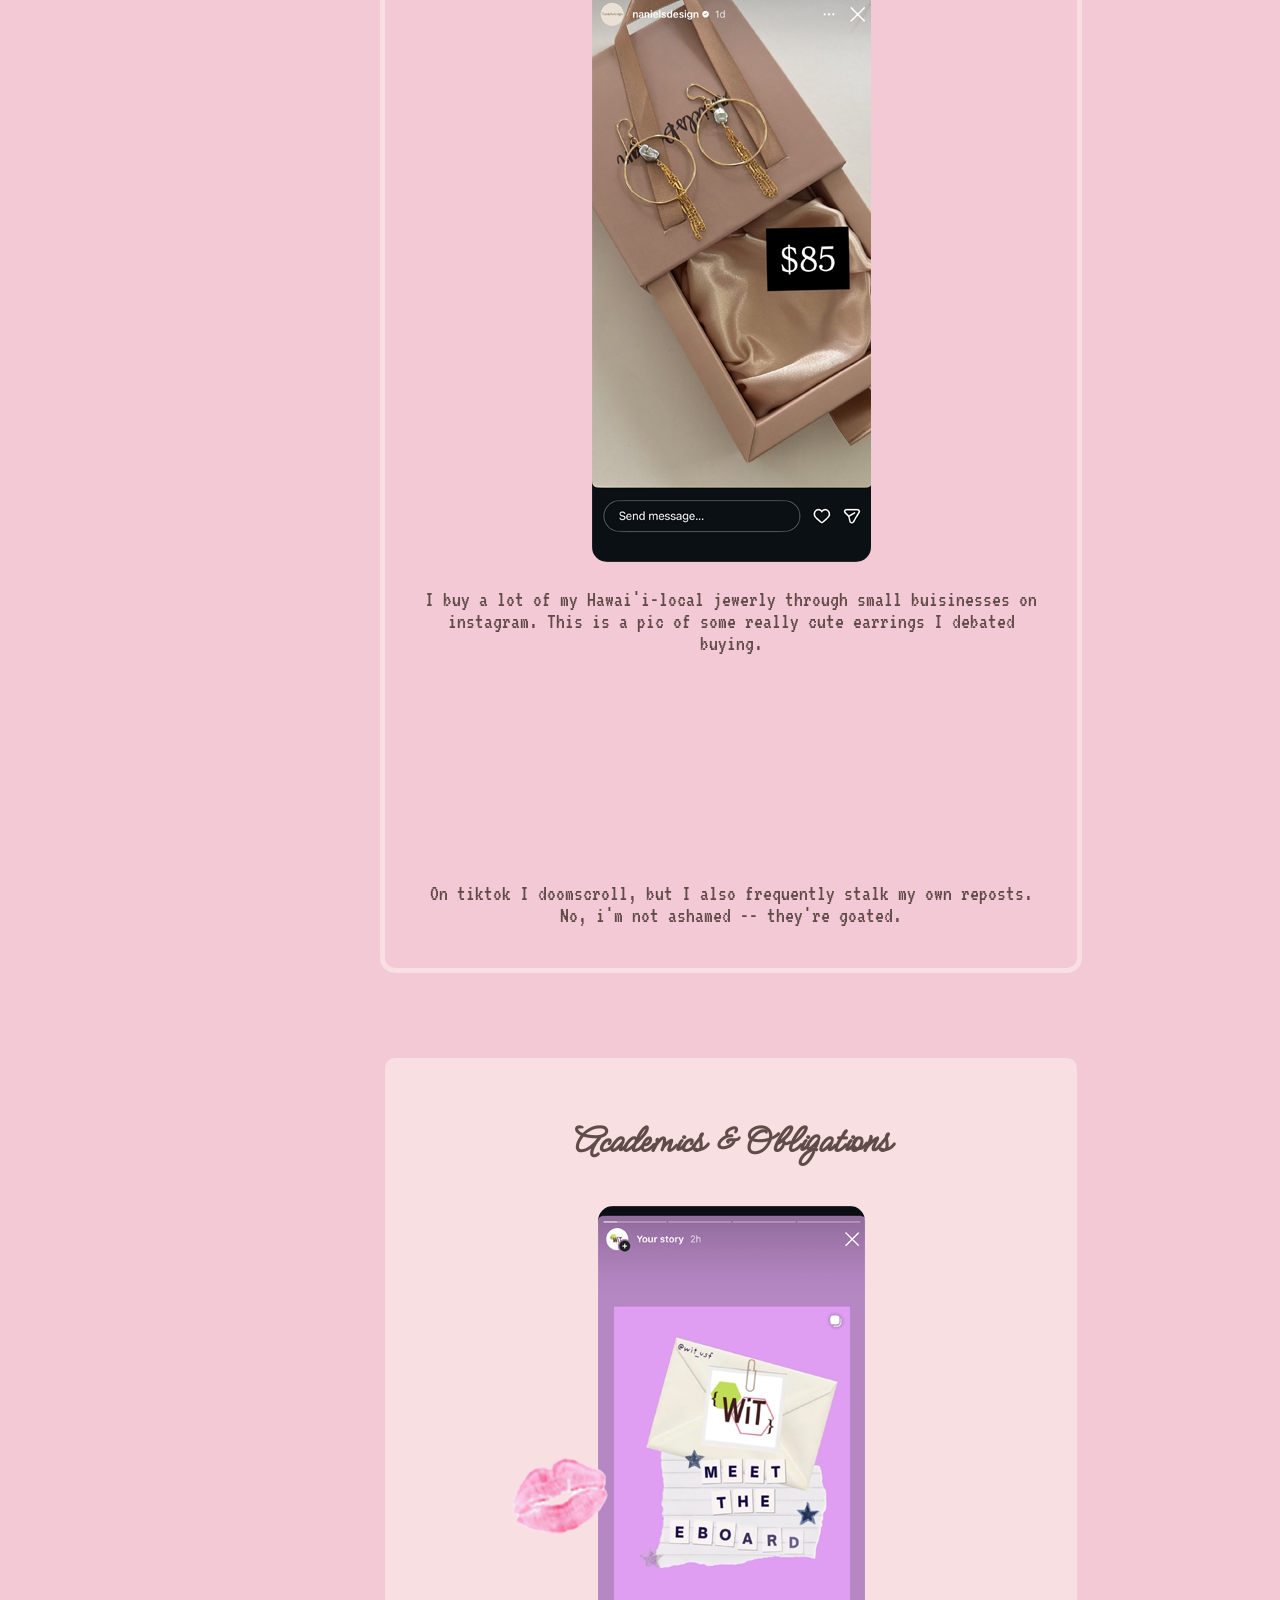
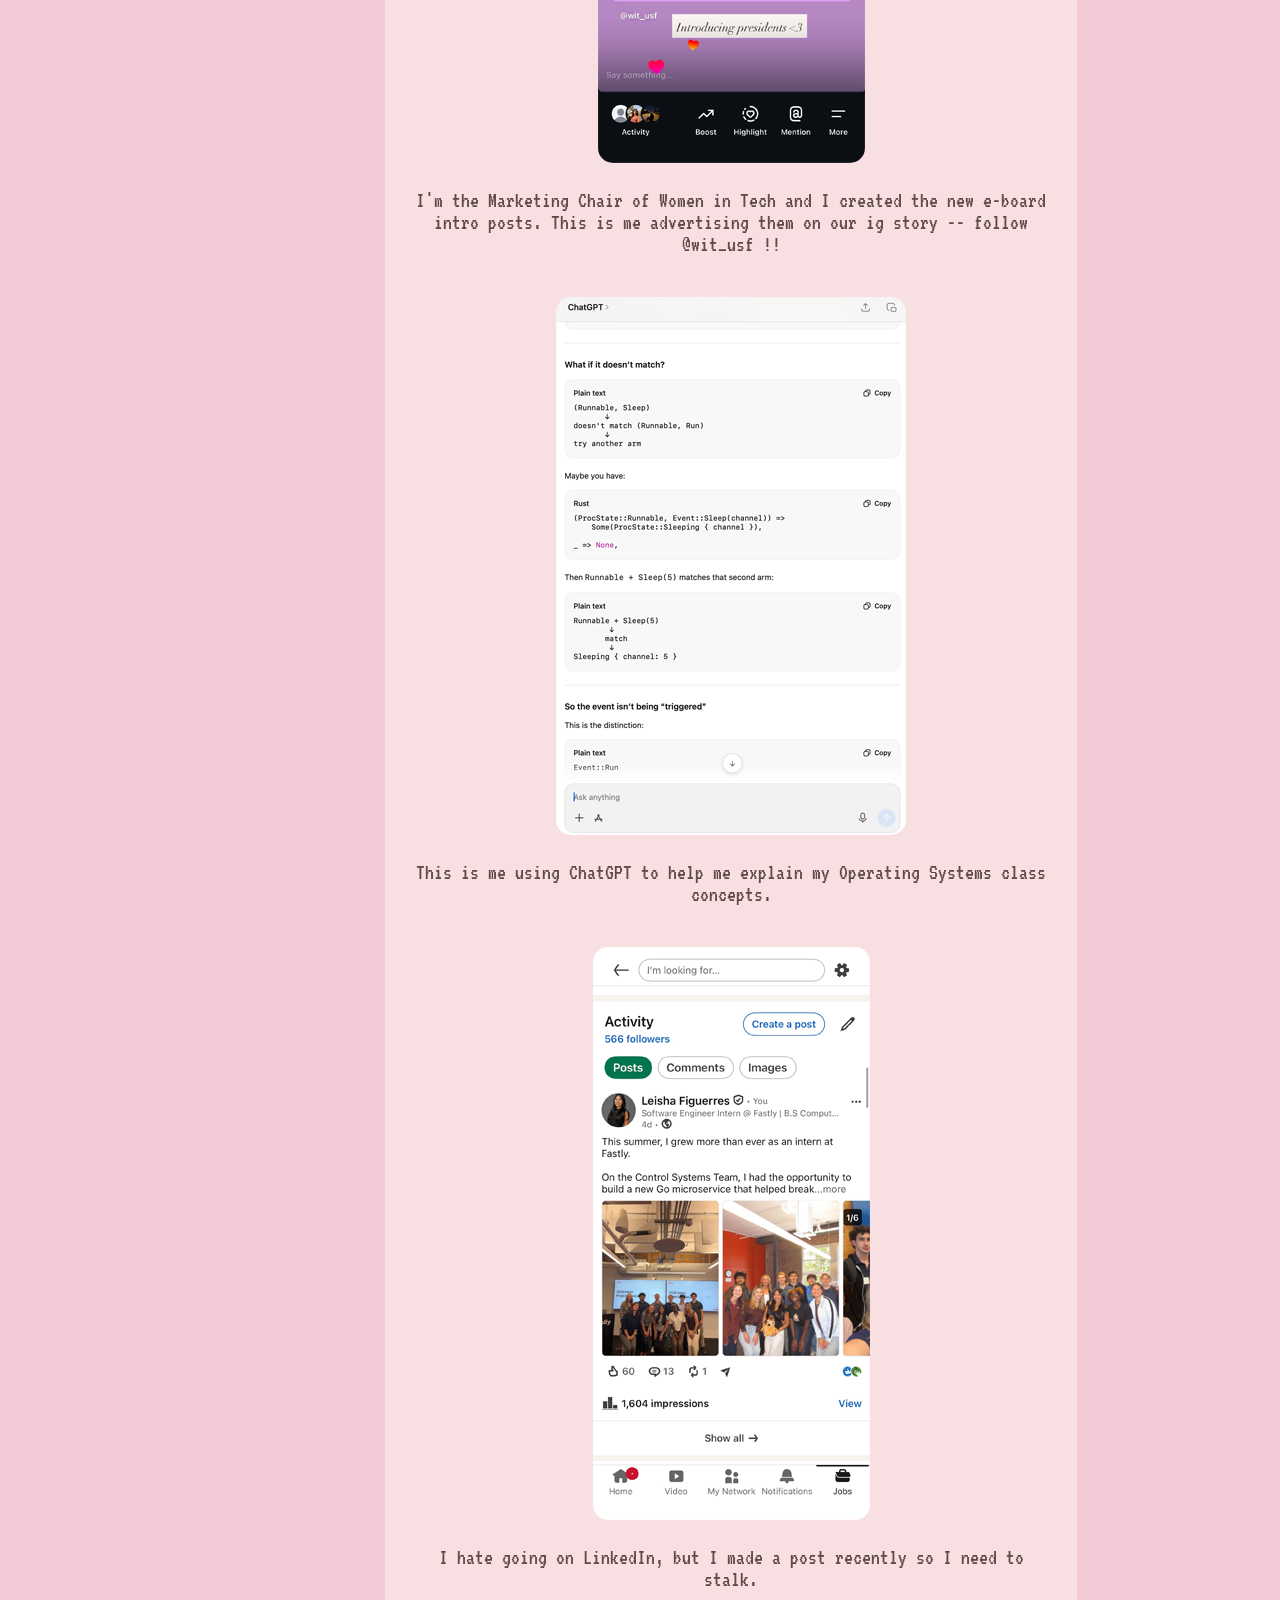
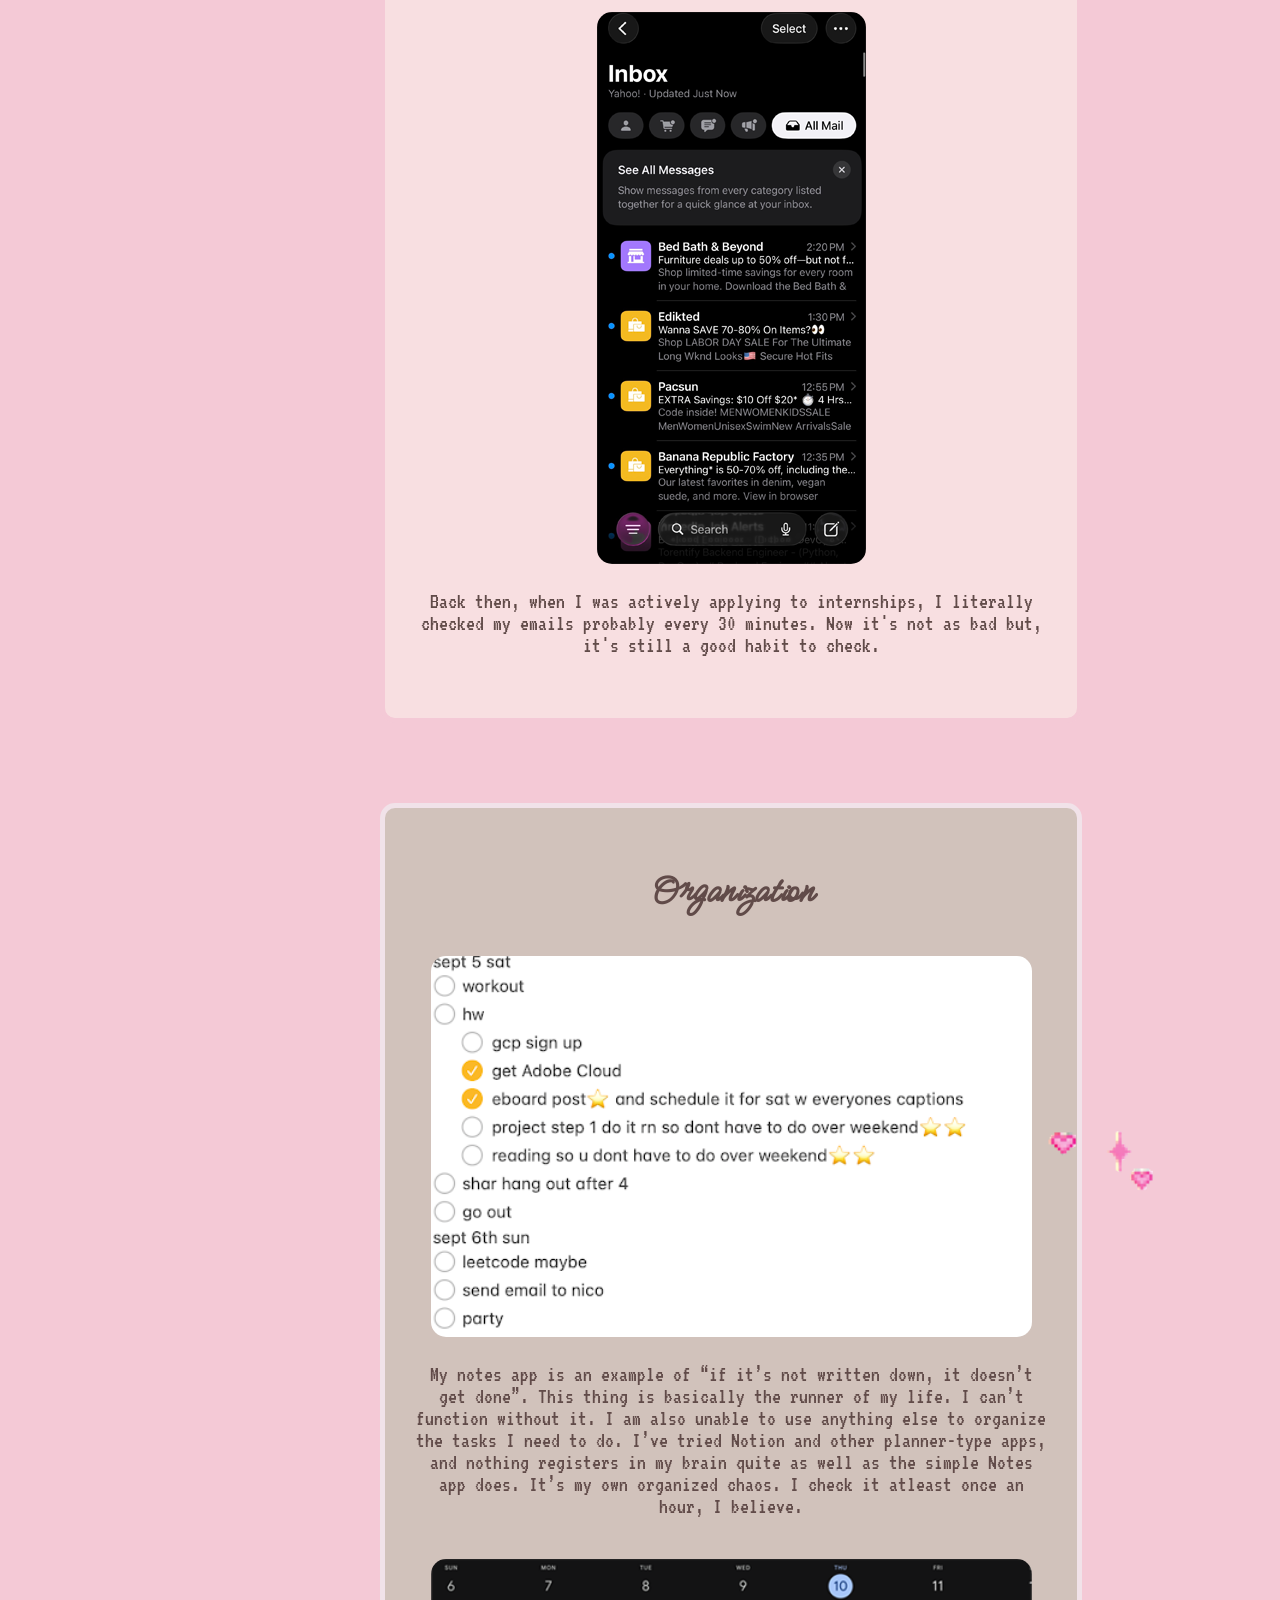
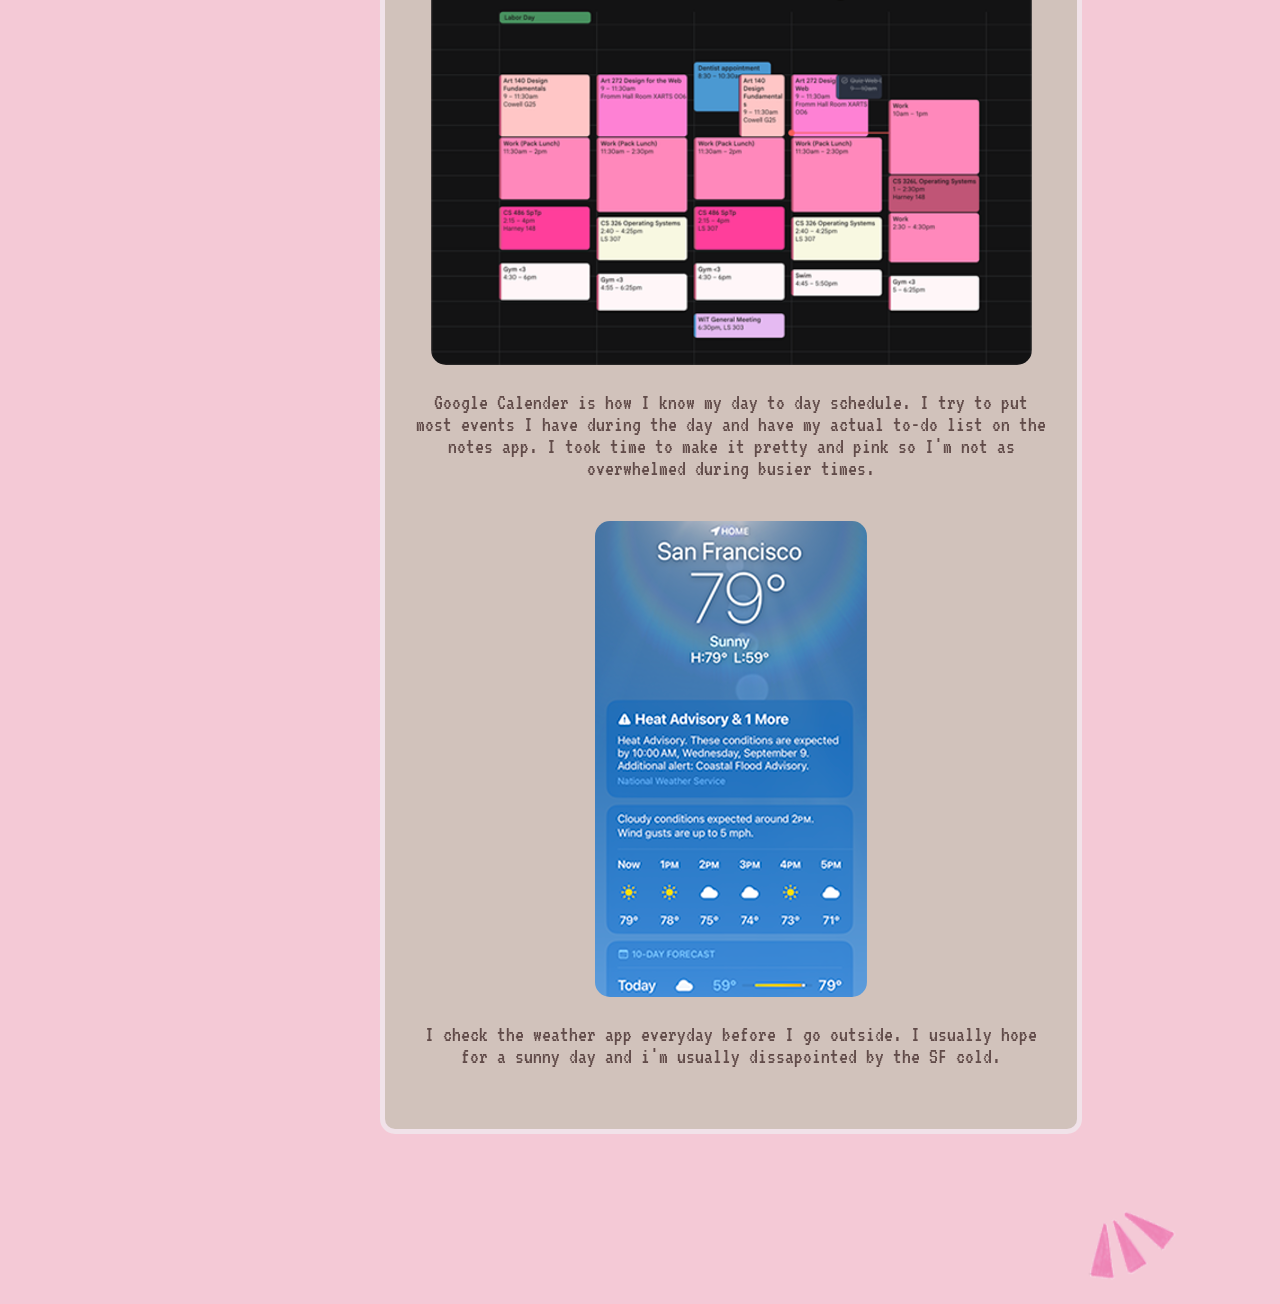
==== commit b5cf4954: "Final commit" ====
--- a/feed.html
+++ b/feed.html
@@ -12,10 +12,6 @@
     />
     <link rel="preconnect" href="https://fonts.googleapis.com" />
     <link rel="preconnect" href="https://fonts.gstatic.com" crossorigin />
-    <link
-      href="https://fonts.googleapis.com/css2?family=Inter:ital,opsz,wght@0,14..32,100..900;1,14..32,100..900&display=swap"
-      rel="stylesheet"
-    />
     <link rel="preconnect" href="https://fonts.googleapis.com" />
     <link rel="preconnect" href="https://fonts.gstatic.com" crossorigin />
     <link
@@ -28,204 +24,236 @@
     <header id="feed-header">
       <h1>Lei's Feed <3</h1>
       <h2>Welcome to my Digital Diary</h2>
-      <img src="img/media/makeup.gif" alt="digital arrow sticker" />
-      <nav>
-        <a href="index.html">
-          <img src="img/media/back-arrow.png" alt="" />
-        </a>
-      </nav>
+      <img src="img/media/makeup.gif" alt="digital makeup gif" />
+      <section id="sidebar">
+        <h3 id="h3-nav">Navigation</h3>
+        <nav>
+          <div id="nav-container">
+            <div id="fun-nav">
+              <a href="#fun">
+                <img src="img/media/folder.png" alt="digital folder sticker" />
+              </a>
+              <p class="nav-text">Fun</p>
+            </div>
+            <div id="work-nav">
+              <a href="#work">
+                <img src="img/media/folder.png" alt="digital folder sticker" />
+              </a>
+              <p class="nav-text">Academics</p>
+            </div>
+            <div id="organization-nav">
+              <a href="#organization">
+                <img src="img/media/folder.png" alt="digital folder sticker" />
+              </a>
+              <p class="nav-text">Organization</p>
+            </div>
+          </div>
+          <a href="index.html">
+            <img src="img/media/back-arrow.png" alt="digital arrow sticker" />
+          </a>
+          <p class="nav-text">Home</p>
+        </nav>
+      </section>
     </header>
-    <section id="feed-layout">
-      <section id="sidebar">
-
-      </section>
-      <section id="">
-
-      </section>
-      <section id="fun" class="digital-content">
-        <h3 class="brown-header">Fun</h3>
-        <img
-          class="soft-corners vertical-feed-img"
-          src="img/fun/pinterest-nails.png"
-          alt="a screenshot of me on pinterest looking at a nail set"
-        />
-        <br />
-        <p>
-          I got bored on the treadmill during my workout and went onto Pinterest
-          to look at nail inspo. I'm scouting for my next set. Wish me luck --
-          i'm very indecisive.
-        </p>
-        <br />
-        <img
-          class="soft-corners vertical-feed-img"
-          src="img/fun/camera-roll.png"
-          alt="screenshot of my camera roll collections page on iphone"
-        />
-        <p>
-          Oftentimes, I look back on my camera roll to reminisce on things
-          varying from 7 years ago to yesterday's matcha. Nostalgia will be the
-          death of me -- so would the lack of respect for my iphone storage.
-        </p>
-        <img
-          class="soft-corners vertical-feed-img"
-          src="img/fun/insta-spam.png"
-          alt="screenshot of my spam account recent's post"
-        />
-        <p>
-          One thing I live for is curating instagram dumbs for my spam account
-          aka "finsta". They're fun and care-free unlike my main account.
-          Although, they are both curated with thoughtfulness. #vibes
-        </p>
-        <br />
-        <img
-          class="soft-corners vertical-feed-img"
-          src="img/fun/family-gc.PNG"
-          alt="screenshot of my family group chat on iphone"
-        />
-        <p>
-          My parents live back home in Hawai'i and my older sister and I live in
-          the states. We update each other on our family groupchat constantly.
-          Our texts heavily consists of our pets. Here is my friend's cat named
-          "Smoke" whom I recently became aquainted with.
-        </p>
-        <br />
-        <img
-          class="soft-corners vertical-feed-img"
-          src="img/fun/partiful.png"
-          alt="screenshot of the partiful app on my phone"
-        />
-        <p>
-          This is me on the partiful app looking at an upcoming invitation I had
-          at the time -- I had a lot of fun. This is where how I manage my
-          functions basically.
-        </p>
-        <br />
-        <img
-          class="soft-corners landscape-img"
-          src="img/fun/spotify.png"
-          alt="screenshot of my spotify app on my my macbook"
-        />
-        <p>
-          Spotify is my most used app. I am an avid music consumer/lover. Music
-          is my soul, my soul is music. I would die without it and Spotify is
-          the medium I chose to keep my lifeline. This is Spotify on my macbook
-          while I'm doing work.
-        </p>
-        <br />
-        <img
-          class="soft-corners vertical-feed-img"
-          src="img/fun/instagram-earrings.PNG"
-          alt="screenshot of the instagram app on my iphone looking at a post of earrings"
-        />
-        <p>
-          I buy a lot of my Hawai'i-local jewerly through small buisinesses on
-          instagram. This is a pic of some really cute earrings I debated
-          buying.
-        </p>
-        <br />
-        <video class="video" loop autoplay muted>
-          <source src="img/fun/tiktok-repost.MP4" type="video/mp4" />
-        </video>
-        <p>
-          On tiktok I doomscroll, but I also frequently stalk my own reposts.
-          No, i'm not ashamed -- they're goated.
-        </p>
-      </section>
-      <br />
-      <section id="work" class="digital-content">
-        <h3 class="brown-header">Academics & Obligations</h3>
-        <img
-          class="soft-corners vertical-feed-img"
-          src="img/work/marketing-story.png"
-          alt="a screenshot of the witusf instagram account's story of my meet the e-board post"
-        />
-        <br />
-        <p>
-          I'm the Marketing Chair of Women in Tech and I created the new e-board
-          intro posts. This is me advertising them on our ig story -- follow
-          @wit_usf !!
-        </p>
-        <br />
-        <img
-          class="soft-corners vertical-feed-img"
-          src="img/work/chatGPT.png"
-          alt="a screenshot of me using chatGPT to help me with my OS work"
-        />
-        <p>
-          This is me using ChatGPT to help me explain my Operating Systems class
-          concepts.
-        </p>
-        <br />
-        <img
-          class="soft-corners vertical-feed-img"
-          src="img/work/linkedin.png"
-          alt="a screenshot of me checking my linkedin profile"
-        />
-        <p>
-          I hate going on LinkedIn, but I made a post recently so I need to
-          stalk.
-        </p>
-        <img
-          class="soft-corners vertical-feed-img"
-          src="img/work/mail.png"
-          alt="a screenshot of my email inbox on my iphone"
-        />
-        <p>
-          Back then, when I was actively applying to internships, I literally
-          checked my emails probably every 30 minutes. Now it's not as bad but,
-          it's still a good habit to check.
-        </p>
-        <br />
-      </section>
-      <br />
-      <section id="organization" class="digital-content">
-        <h3 class="brown-header">Organization</h3>
-        <img
-          class="soft-corners landscape-img"
-          src="img/organization/notes-app.png"
-          alt="a screenshot of my to-do list on the apple notes app"
-        />
-        <br />
-        <p>
-          My notes app is an example of “if it’s not written down, it doesn’t
-          get done”. This thing is basically the runner of my life. I can’t
-          function without it. I am also unable to use anything else to organize
-          the tasks I need to do. I’ve tried Notion and other planner-type apps,
-          and nothing registers in my brain quite as well as the simple Notes
-          app does. It’s my own organized chaos. I check it atleast once an
-          hour, I believe.
-        </p>
-        <br />
-        <img
-          class="soft-corners landscape-img"
-          src="img/organization/google-calender.png"
-          alt="a screenshot of my schedule on google calender"
-        />
-        <p>
-          Google Calender is how I know my day to day schedule. I try to put
-          most events I have during the day and have my actual to-do list on the
-          notes app. I took time to make it pretty and pink so I'm not as
-          overwhelmed during busier times.
-        </p>
-        <br />
-        <img
-          class="soft-corners vertical-feed-img"
-          src="img/organization/weather-app.PNG"
-          alt="a screenshot of the weather app"
-        />
-        <p>
-          I check the weather app everyday before I go outside. I usually hope
-          for a sunny day and i'm usually dissapointed by the SF cold.
-        </p>
-        <br />
-      </section>
+    <img
+      id="star-sticker"
+      src="img/media/star Background Removed.png"
+      alt="digital star stickers"
+    />
+    <img
+      id="star-sticker2"
+      src="img/media/star2.png"
+      alt="digital star stickers"
+    />
+    <section id="fun" class="digital-content">
+      <h3 class="brown-header">Fun</h3>
+      <img
+        class="soft-corners vertical-feed-img"
+        src="img/fun/pinterest-nails.png"
+        alt="a screenshot of me on pinterest looking at a nail set"
+      />
+      <br />
+      <p>
+        I got bored on the treadmill during my workout and went onto Pinterest
+        to look at nail inspo. I'm scouting for my next set. Wish me luck -- i'm
+        very indecisive.
+      </p>
+      <br />
+      <img
+        class="soft-corners vertical-feed-img"
+        src="img/fun/camera-roll.png"
+        alt="screenshot of my camera roll collections page on iphone"
+      />
+      <p>
+        Oftentimes, I look back on my camera roll to reminisce on things varying
+        from 7 years ago to yesterday's matcha. Nostalgia will be the death of
+        me -- so would the lack of respect for my iphone storage.
+      </p>
+      <img
+        class="soft-corners vertical-feed-img"
+        src="img/fun/insta-spam.png"
+        alt="screenshot of my spam account recent's post"
+      />
+      <p>
+        One thing I live for is curating instagram dumbs for my spam account aka
+        "finsta". They're fun and care-free unlike my main account. Although,
+        they are both curated with thoughtfulness. #vibes
+      </p>
+      <br />
+      <img
+        class="soft-corners vertical-feed-img"
+        src="img/fun/family-gc.PNG"
+        alt="screenshot of my family group chat on iphone"
+      />
+      <p>
+        My parents live back home in Hawai'i and my older sister and I live in
+        the states. We update each other on our family groupchat constantly. Our
+        texts heavily consists of our pets. Here is my friend's cat named
+        "Smoke" whom I recently became aquainted with.
+      </p>
+      <br />
+      <img
+        class="soft-corners vertical-feed-img"
+        src="img/fun/partiful.png"
+        alt="screenshot of the partiful app on my phone"
+      />
+      <p>
+        This is me on the partiful app looking at an upcoming invitation I had
+        at the time -- I had a lot of fun. This is where how I manage my
+        functions basically.
+      </p>
+      <br />
+      <img
+        class="soft-corners landscape-img"
+        src="img/fun/spotify.png"
+        alt="screenshot of my spotify app on my my macbook"
+      />
+      <p>
+        Spotify is my most used app. I am an avid music consumer/lover. Music is
+        my soul, my soul is music. I would die without it and Spotify is the
+        medium I chose to keep my lifeline. This is Spotify on my macbook while
+        I'm doing work.
+      </p>
+      <br />
+      <img
+        class="soft-corners vertical-feed-img"
+        src="img/fun/instagram-earrings.PNG"
+        alt="screenshot of the instagram app on my iphone looking at a post of earrings"
+      />
+      <p>
+        I buy a lot of my Hawai'i-local jewerly through small buisinesses on
+        instagram. This is a pic of some really cute earrings I debated buying.
+      </p>
+      <br />
+      <video class="video" loop autoplay muted>
+        <source src="img/fun/tiktok-repost.MP4" type="video/mp4" />
+      </video>
+      <p>
+        On tiktok I doomscroll, but I also frequently stalk my own reposts. No,
+        i'm not ashamed -- they're goated.
+      </p>
     </section>
-
     <br />
-    <footer>
-      <nav>
-        <a id="pink-hover" href="index.html">Back</a>
-      </nav>
-    </footer>
+    <img
+      id="kiss-sticker"
+      src="img/media/kiss.png"
+      alt="a lipstick kiss sticker"
+    />
+    <section id="work" class="digital-content">
+      <h3 class="brown-header">Academics & Obligations</h3>
+      <img
+        class="soft-corners vertical-feed-img"
+        src="img/work/marketing-story.png"
+        alt="a screenshot of the witusf instagram account's story of my meet the e-board post"
+      />
+      <br />
+      <p>
+        I'm the Marketing Chair of Women in Tech and I created the new e-board
+        intro posts. This is me advertising them on our ig story -- follow
+        @wit_usf !!
+      </p>
+      <br />
+      <img
+        class="soft-corners vertical-feed-img"
+        src="img/work/chatGPT.png"
+        alt="a screenshot of me using chatGPT to help me with my OS work"
+      />
+      <p>
+        This is me using ChatGPT to help me explain my Operating Systems class
+        concepts.
+      </p>
+      <br />
+      <img
+        class="soft-corners vertical-feed-img"
+        src="img/work/linkedin.png"
+        alt="a screenshot of me checking my linkedin profile"
+      />
+      <p>
+        I hate going on LinkedIn, but I made a post recently so I need to stalk.
+      </p>
+      <img
+        class="soft-corners vertical-feed-img"
+        src="img/work/mail.png"
+        alt="a screenshot of my email inbox on my iphone"
+      />
+      <p>
+        Back then, when I was actively applying to internships, I literally
+        checked my emails probably every 30 minutes. Now it's not as bad but,
+        it's still a good habit to check.
+      </p>
+      <br />
+    </section>
+    <br />
+    <img
+      id="heart-sticker"
+      src="img/media/pixel-hearts.png"
+      alt="pixelated pink hearts"
+    />
+    <section id="organization" class="digital-content">
+      <h3 class="brown-header">Organization</h3>
+      <img
+        class="soft-corners landscape-img"
+        src="img/organization/notes-app.png"
+        alt="a screenshot of my to-do list on the apple notes app"
+      />
+      <br />
+      <p>
+        My notes app is an example of “if it’s not written down, it doesn’t get
+        done”. This thing is basically the runner of my life. I can’t function
+        without it. I am also unable to use anything else to organize the tasks
+        I need to do. I’ve tried Notion and other planner-type apps, and nothing
+        registers in my brain quite as well as the simple Notes app does. It’s
+        my own organized chaos. I check it atleast once an hour, I believe.
+      </p>
+      <br />
+      <img
+        class="soft-corners landscape-img"
+        src="img/organization/google-calender.png"
+        alt="a screenshot of my schedule on google calender"
+      />
+      <p>
+        Google Calender is how I know my day to day schedule. I try to put most
+        events I have during the day and have my actual to-do list on the notes
+        app. I took time to make it pretty and pink so I'm not as overwhelmed
+        during busier times.
+      </p>
+      <br />
+      <img
+        class="soft-corners vertical-feed-img"
+        src="img/organization/weather-app.PNG"
+        alt="a screenshot of the weather app"
+      />
+      <p>
+        I check the weather app everyday before I go outside. I usually hope for
+        a sunny day and i'm usually dissapointed by the SF cold.
+      </p>
+      <br />
+    </section>
+    <br />
+    <img
+      id="drawing-sticker"
+      src="img/media/drawing.png"
+      alt="a drawing sticker"
+    />
   </body>
 </html>
--- a/css/style.css
+++ b/css/style.css
@@ -50,6 +50,14 @@
     text-align: center;
 }
 
+#h3-nav{
+    color: #ea9ba2;
+    font-family:  "Meow Script", cursive;
+    font-size: 32px;
+    text-align: center;
+
+}
+
 h1 {
     color: #3e2723;
     font-family: "Meow Script", cursive;
@@ -70,7 +78,7 @@
     text-align: center;
 }
 
-h4 h5 h6 {
+h4, h5, h6 {
     color: #614b49;
     font-family: "Inter", sans-serif;
     text-align: center;
@@ -106,23 +114,33 @@
 
 p{
     font-family: "VT323", monospace;
+    color: #614b49;;
     font-size: 22px;
 }
-#feed-layout{
-    width: 60%;
-    margin: auto;
-    display: flex;
-    justify-content: space-around;
+
+.nav-text{
+    font-family: "VT323", monospace;
+    color: #ea9ba2;
+    font-size: 22px;
+}
+
+#nav-container{
+    display:flex;
+    justify-content: center;
+    gap: 5px;
+    align-items: center;
 }
 
 #sidebar{
     background-color: #f8dfe1;
-    padding: 20px 30px 20px 30px;  
     border-radius: 15px;
     border: 5px solid #f4c9d6;
-    margin: 30px 80px 30px auto; 
-    width: 50%;
-    text-align: center;
+    top: 530px;
+    bottom: 60px;
+    left: 0;
+    width: 25%;
+    position: fixed;
+    text-align: center; 
 }
 
 #fun{
@@ -131,7 +149,7 @@
     border-radius: 15px;
     border: 5px solid #f8dfe1;
     margin: 30px 15% 30px auto; 
-    width: 90%;
+    width: 50%;
     text-align: center;
 }
 
@@ -141,20 +159,65 @@
     border-radius: 15px;
     border: 5px solid #f4c9d6;
     margin: 30px 15% 30px auto; 
-    width: 90%;
-    text-align: center;
-}
+    width: 50%;
+    text-align: center;
+}
+
 
 #organization{
     background-color: #d1c2bb;
     padding: 20px 30px 20px 30px;  
     border-radius: 15px;
     border: 5px solid #f1e2e9;
-    margin: 30px auto 30px auto; 
-    width: 90%;
+    margin: 30px 15% 30px auto; 
+    width: 50%;
     text-align: center;
 }
 
 .soft-corners{
     border-radius: 15px;
+}
+
+#star-sticker {
+    position: absolute;
+    top: 20px;         
+    right: 20px;       
+    width: 120px;
+    height: auto;
+    z-index: 10;       
+}
+#star-sticker2 {
+    position: absolute;
+    top: 365px;         
+    left: 20px;       
+    width: 120px;
+    height: auto;
+    z-index: 10;       
+}
+
+#kiss-sticker {
+    position: absolute;
+    top: 6235px;         
+    left: 500px;       
+    width: 120px;
+    height: auto;
+    z-index: 10;       
+}
+
+#heart-sticker {
+    position: absolute;
+    top: 9100px; 
+    right: 120px;       
+    width: 120px;
+    height: auto;
+    z-index: 10;       
+}
+
+
+#drawing-sticker {
+    position: absolute;
+    right: 100px;       
+    width: 120px;
+    height: auto;
+    z-index: 10;       
 }
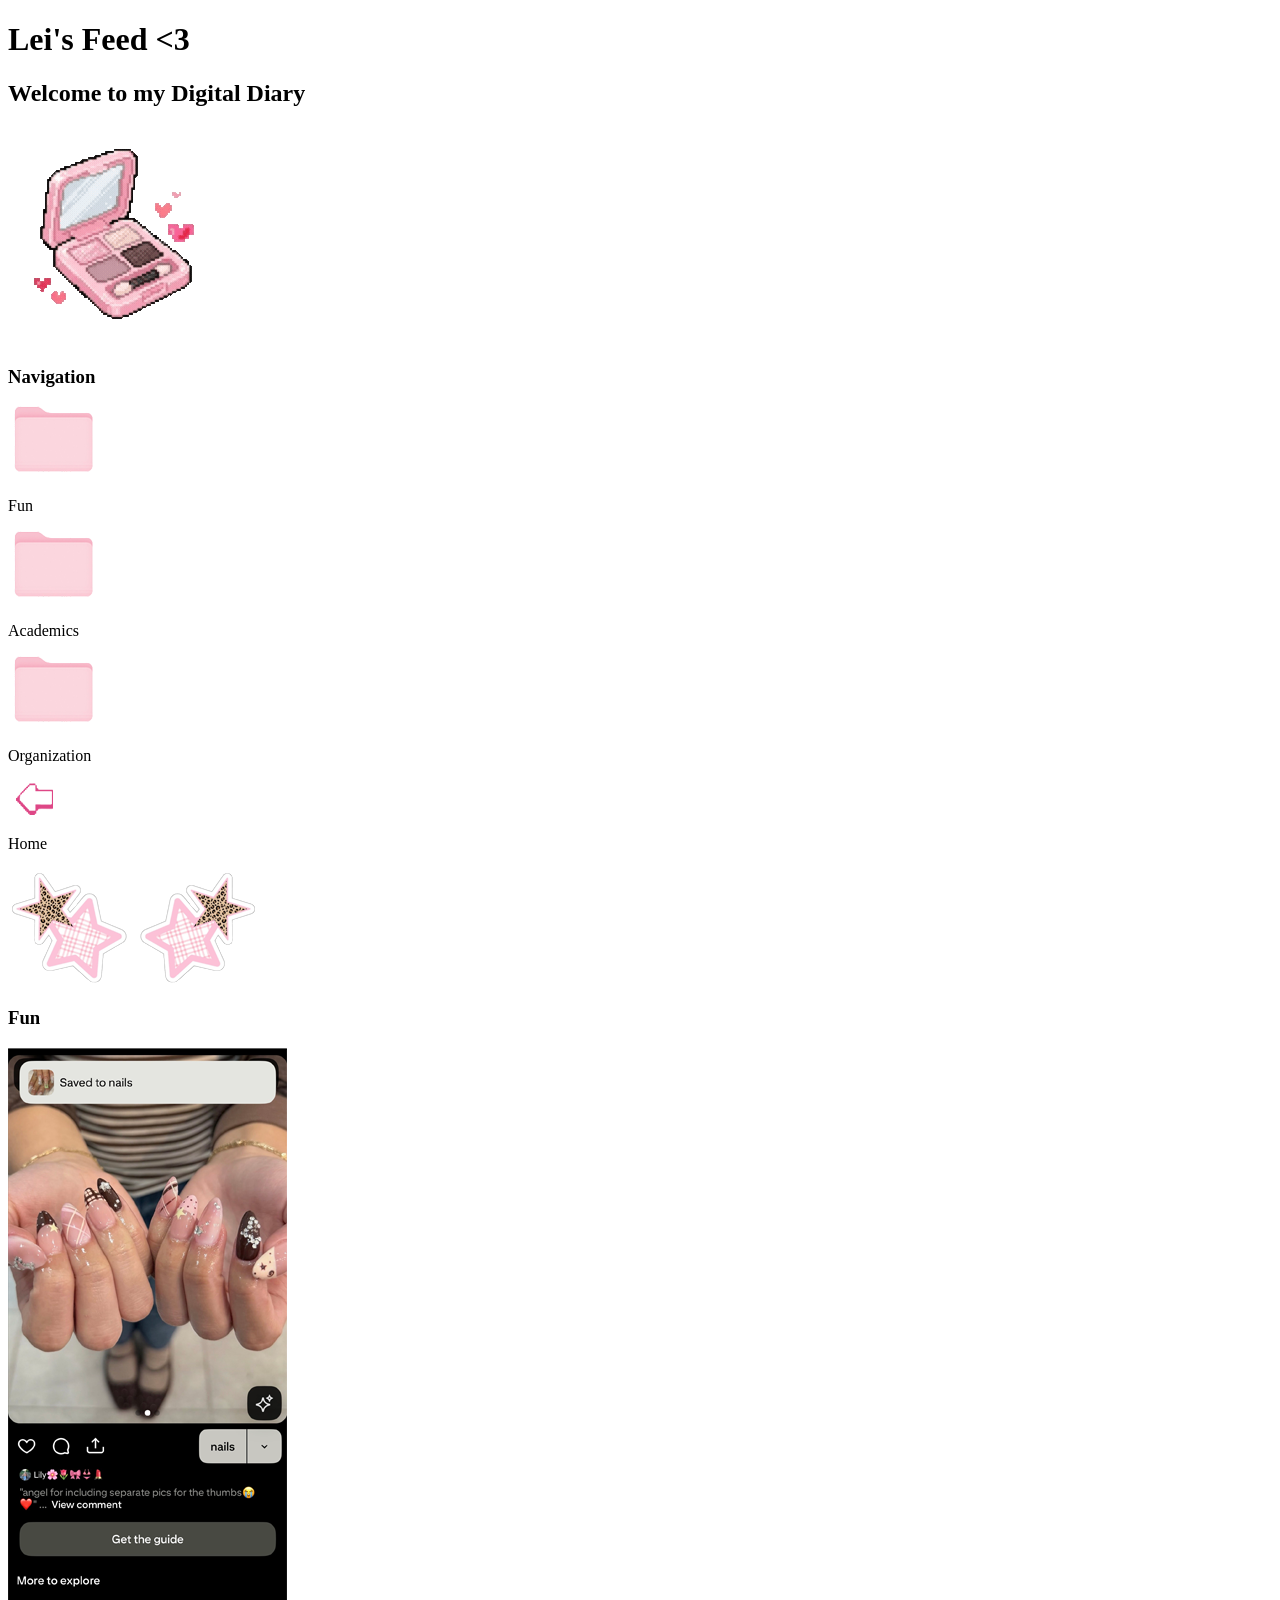
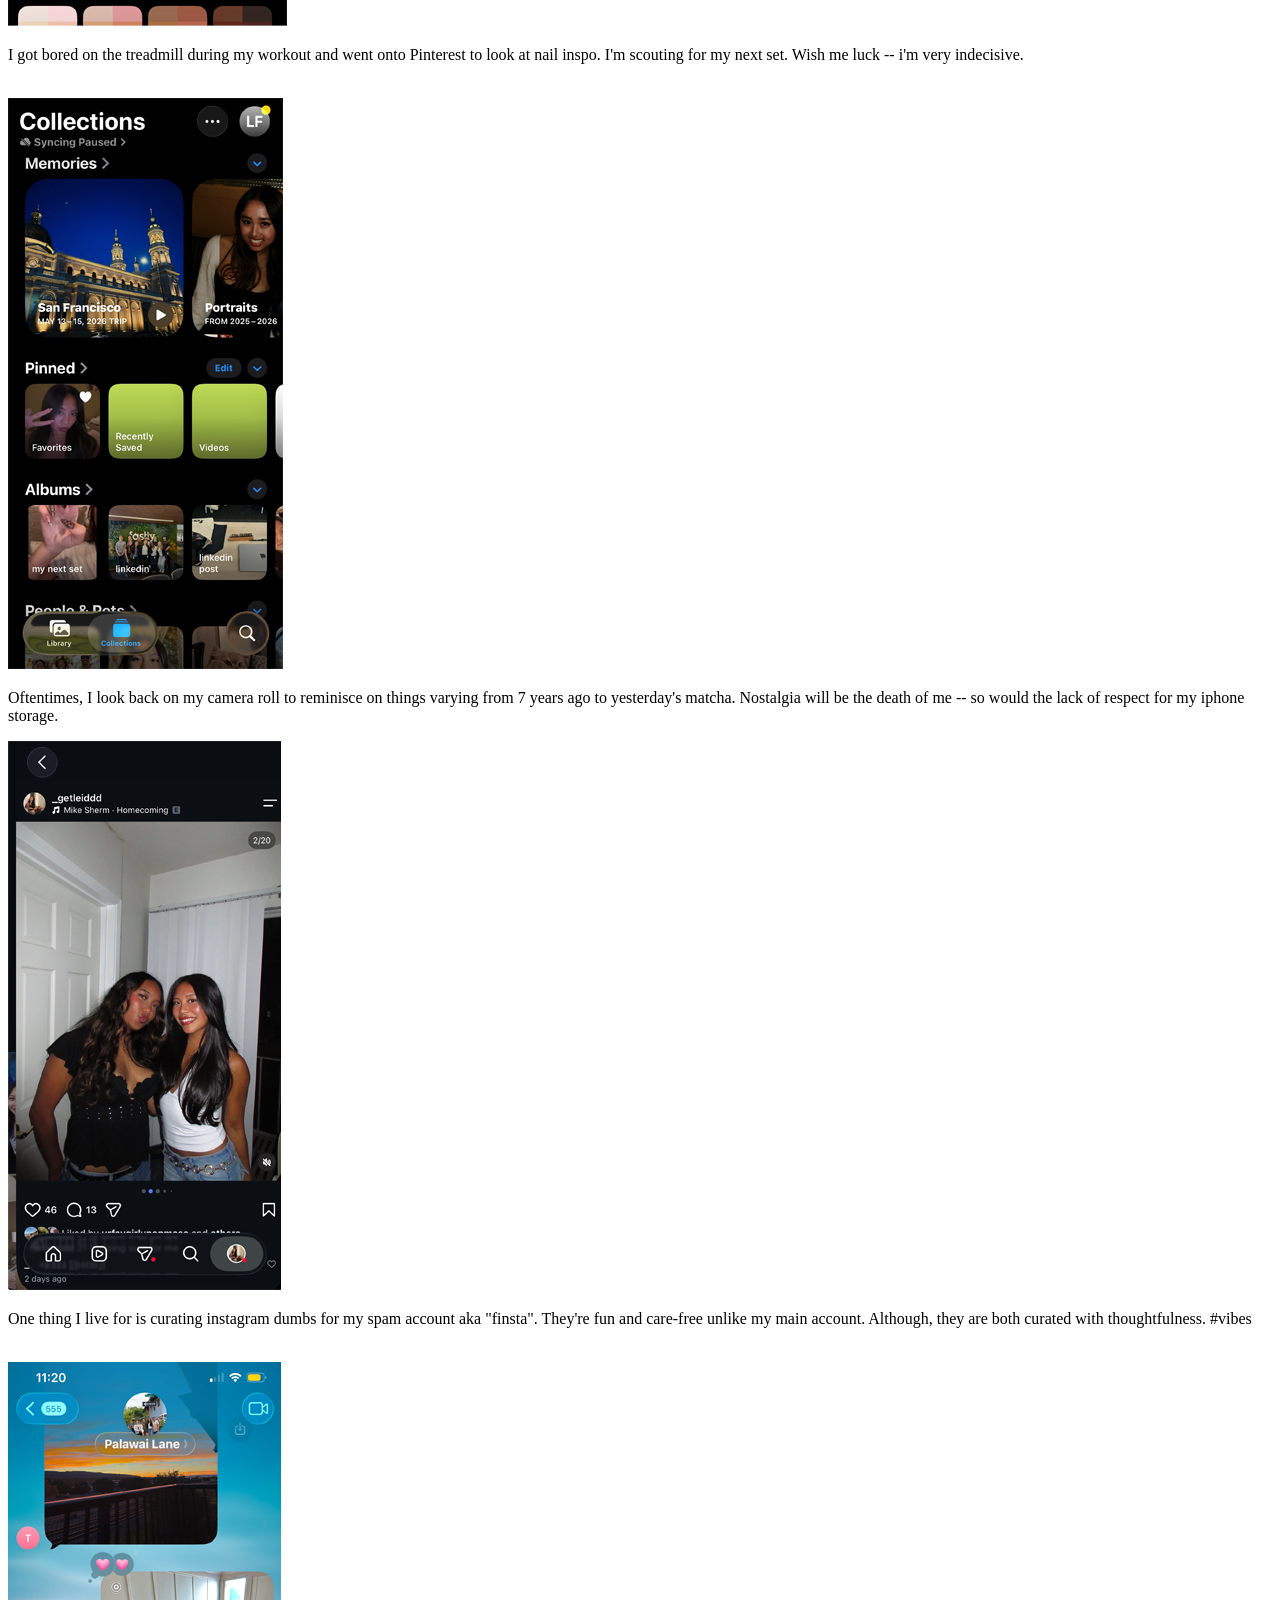
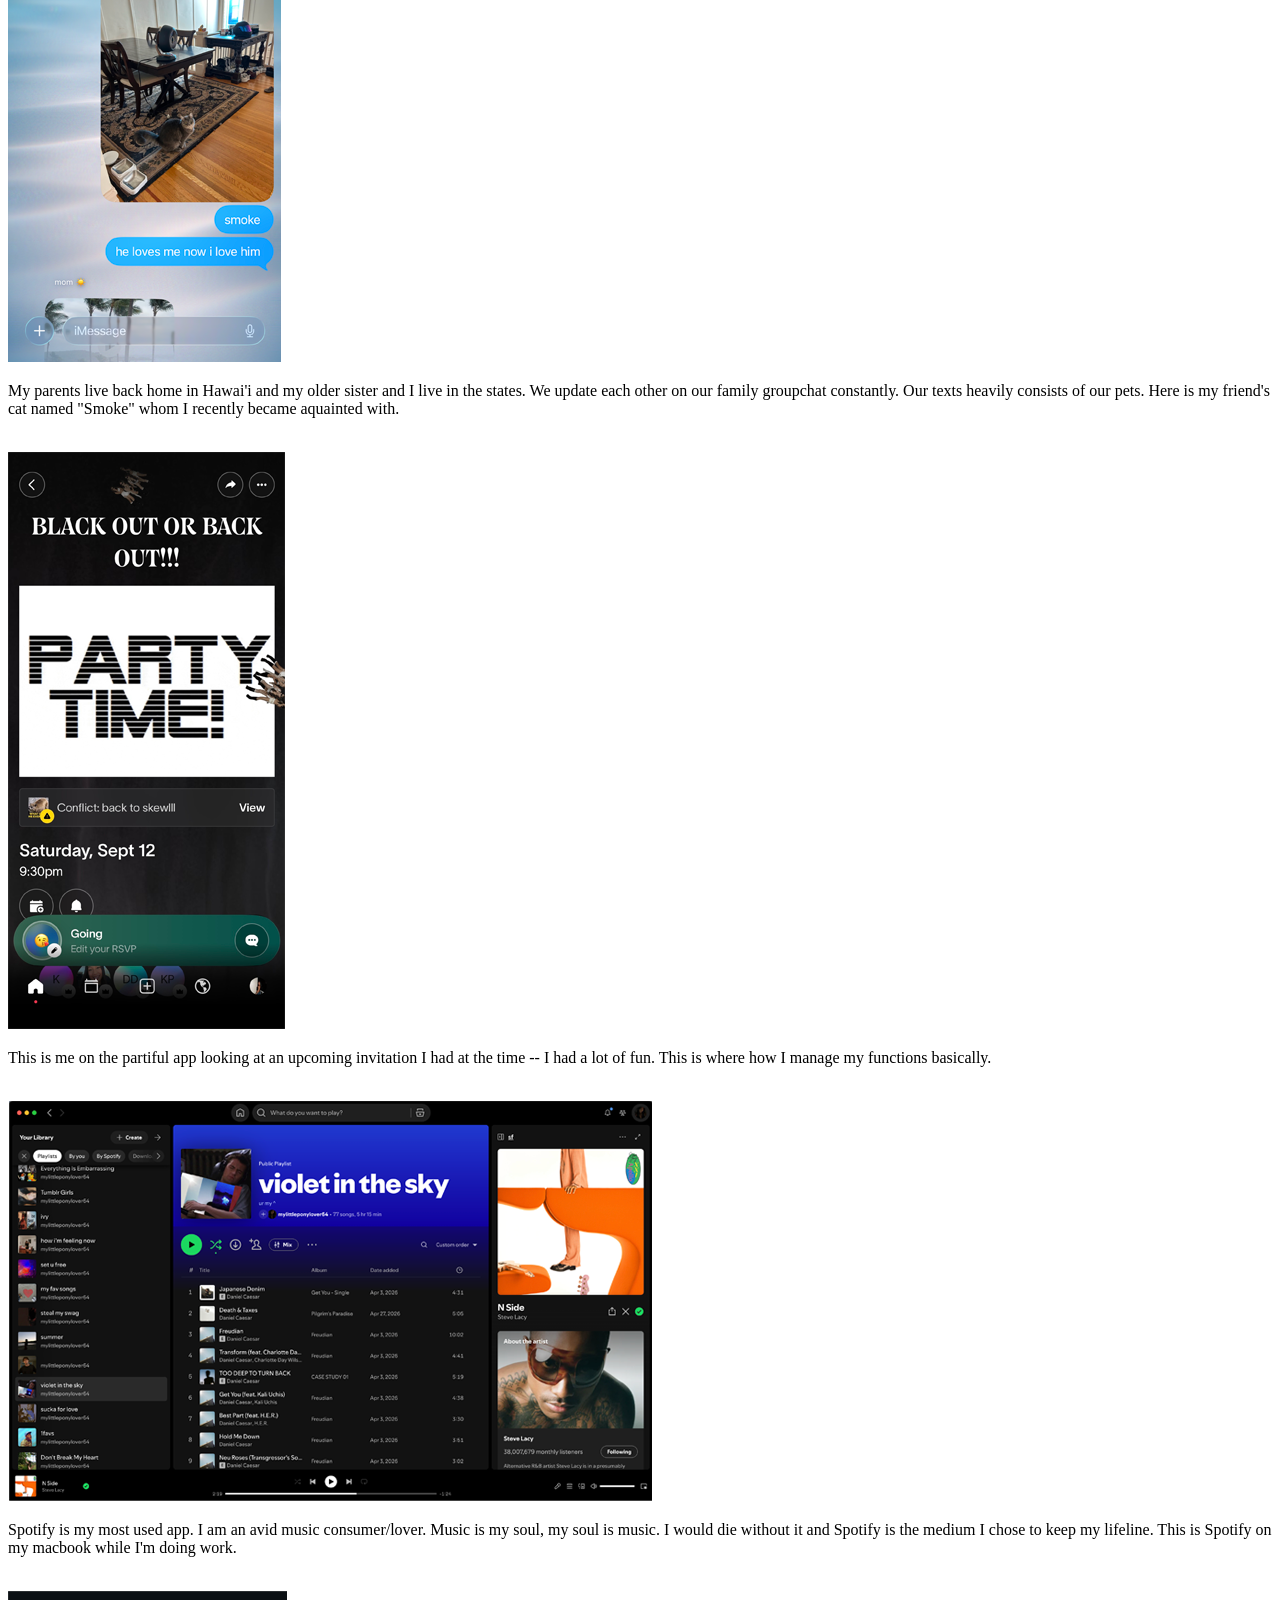
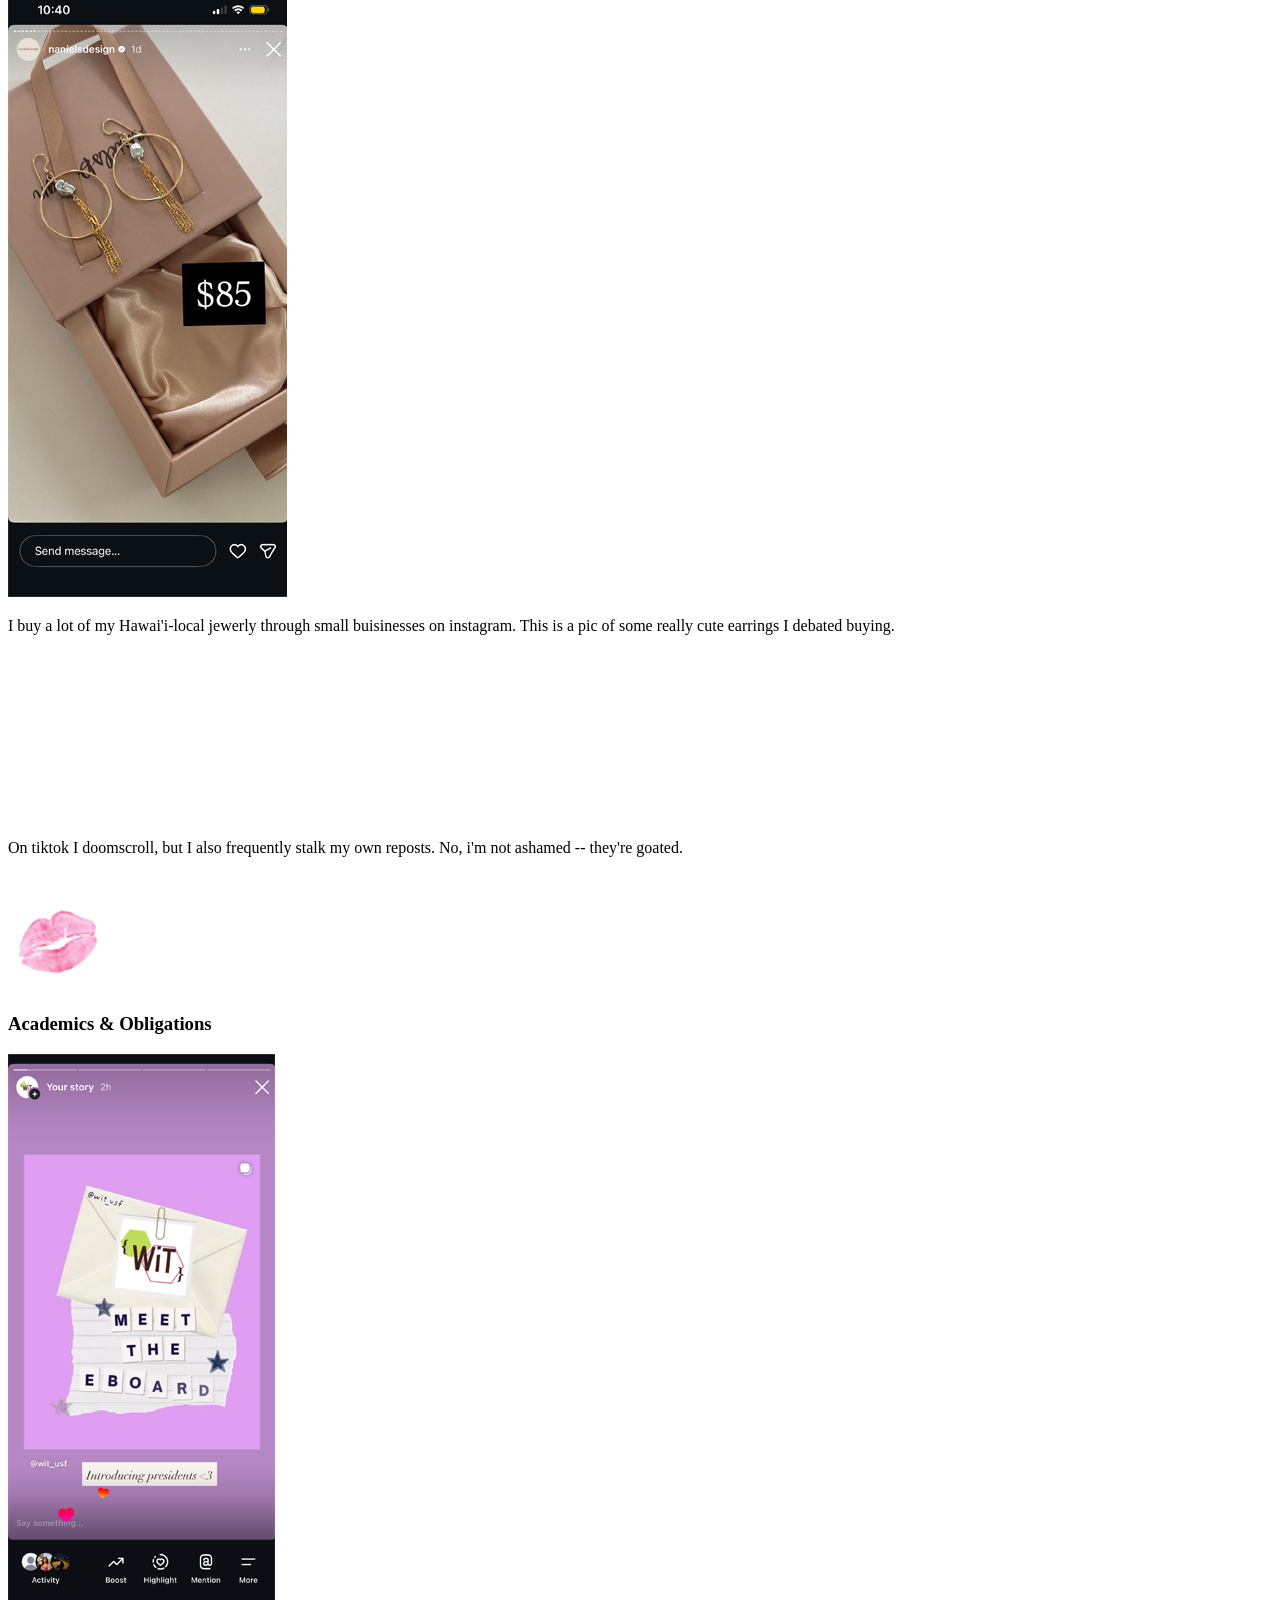
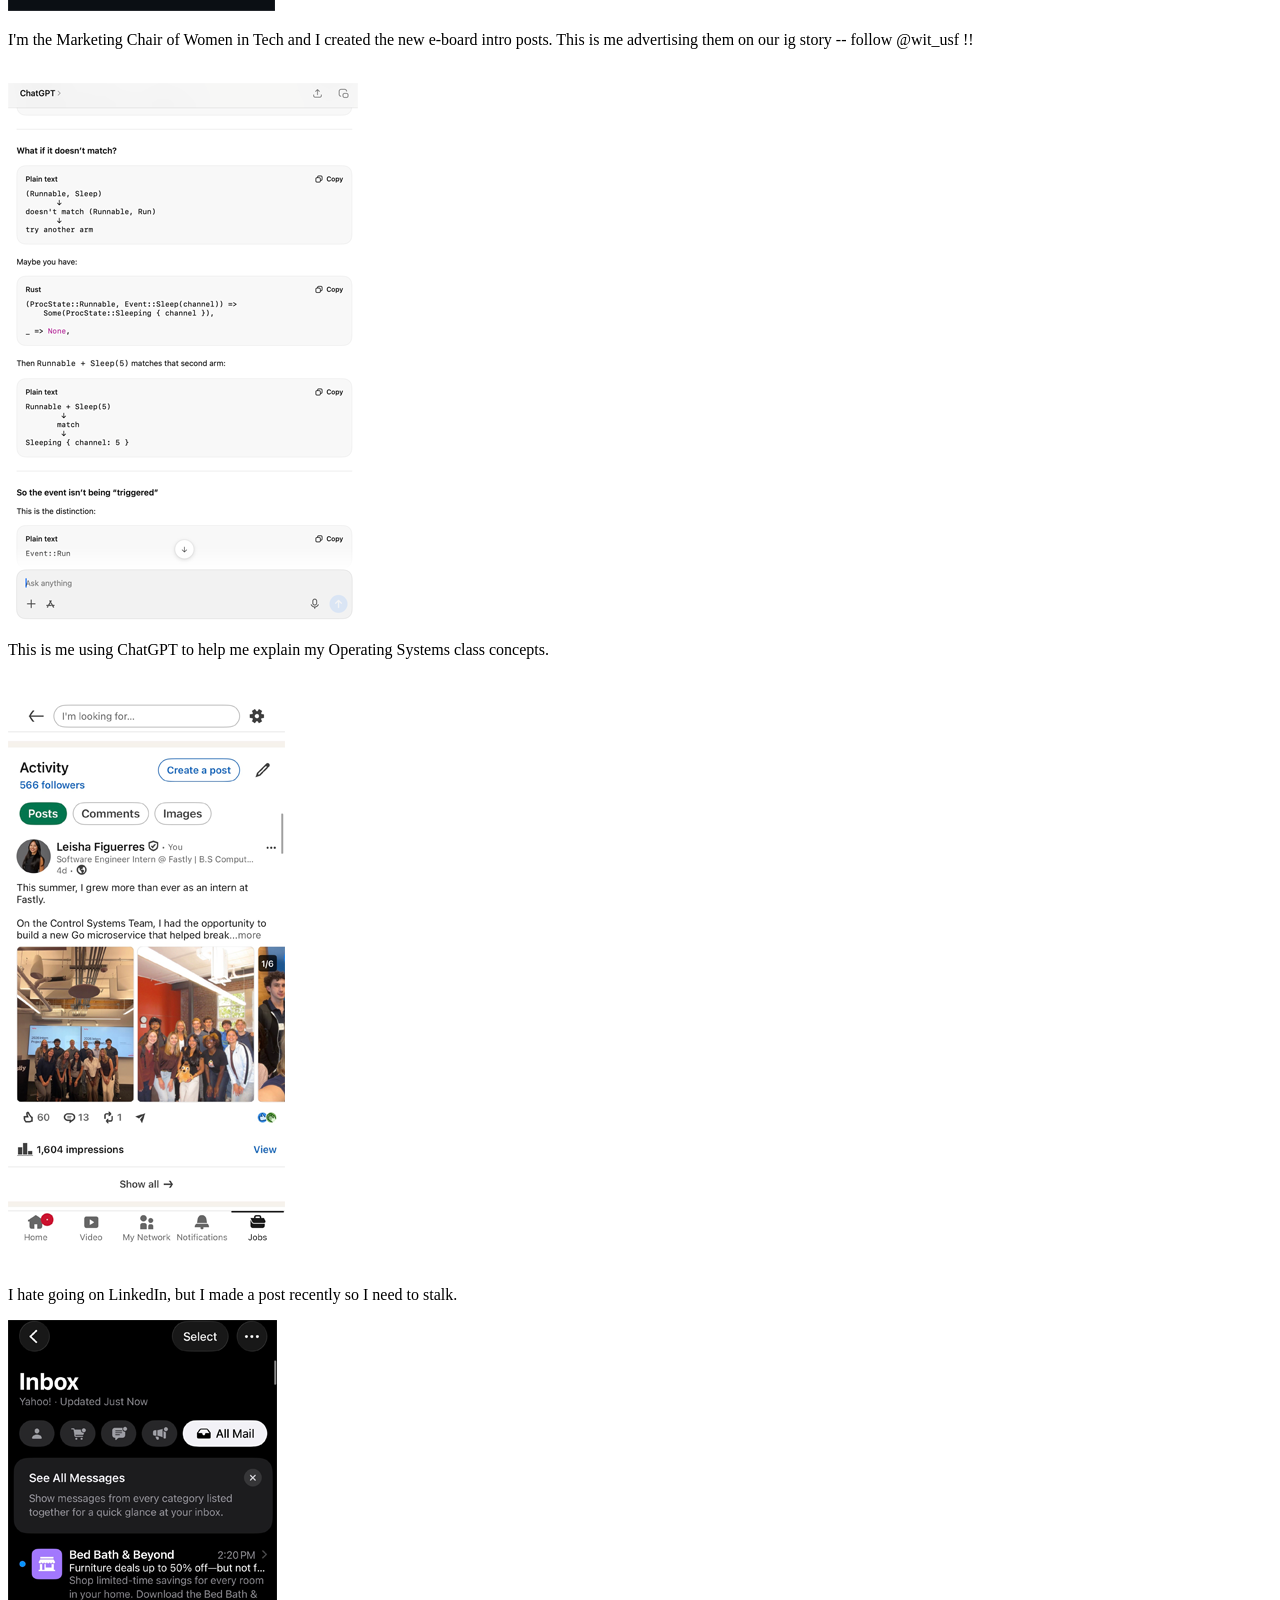
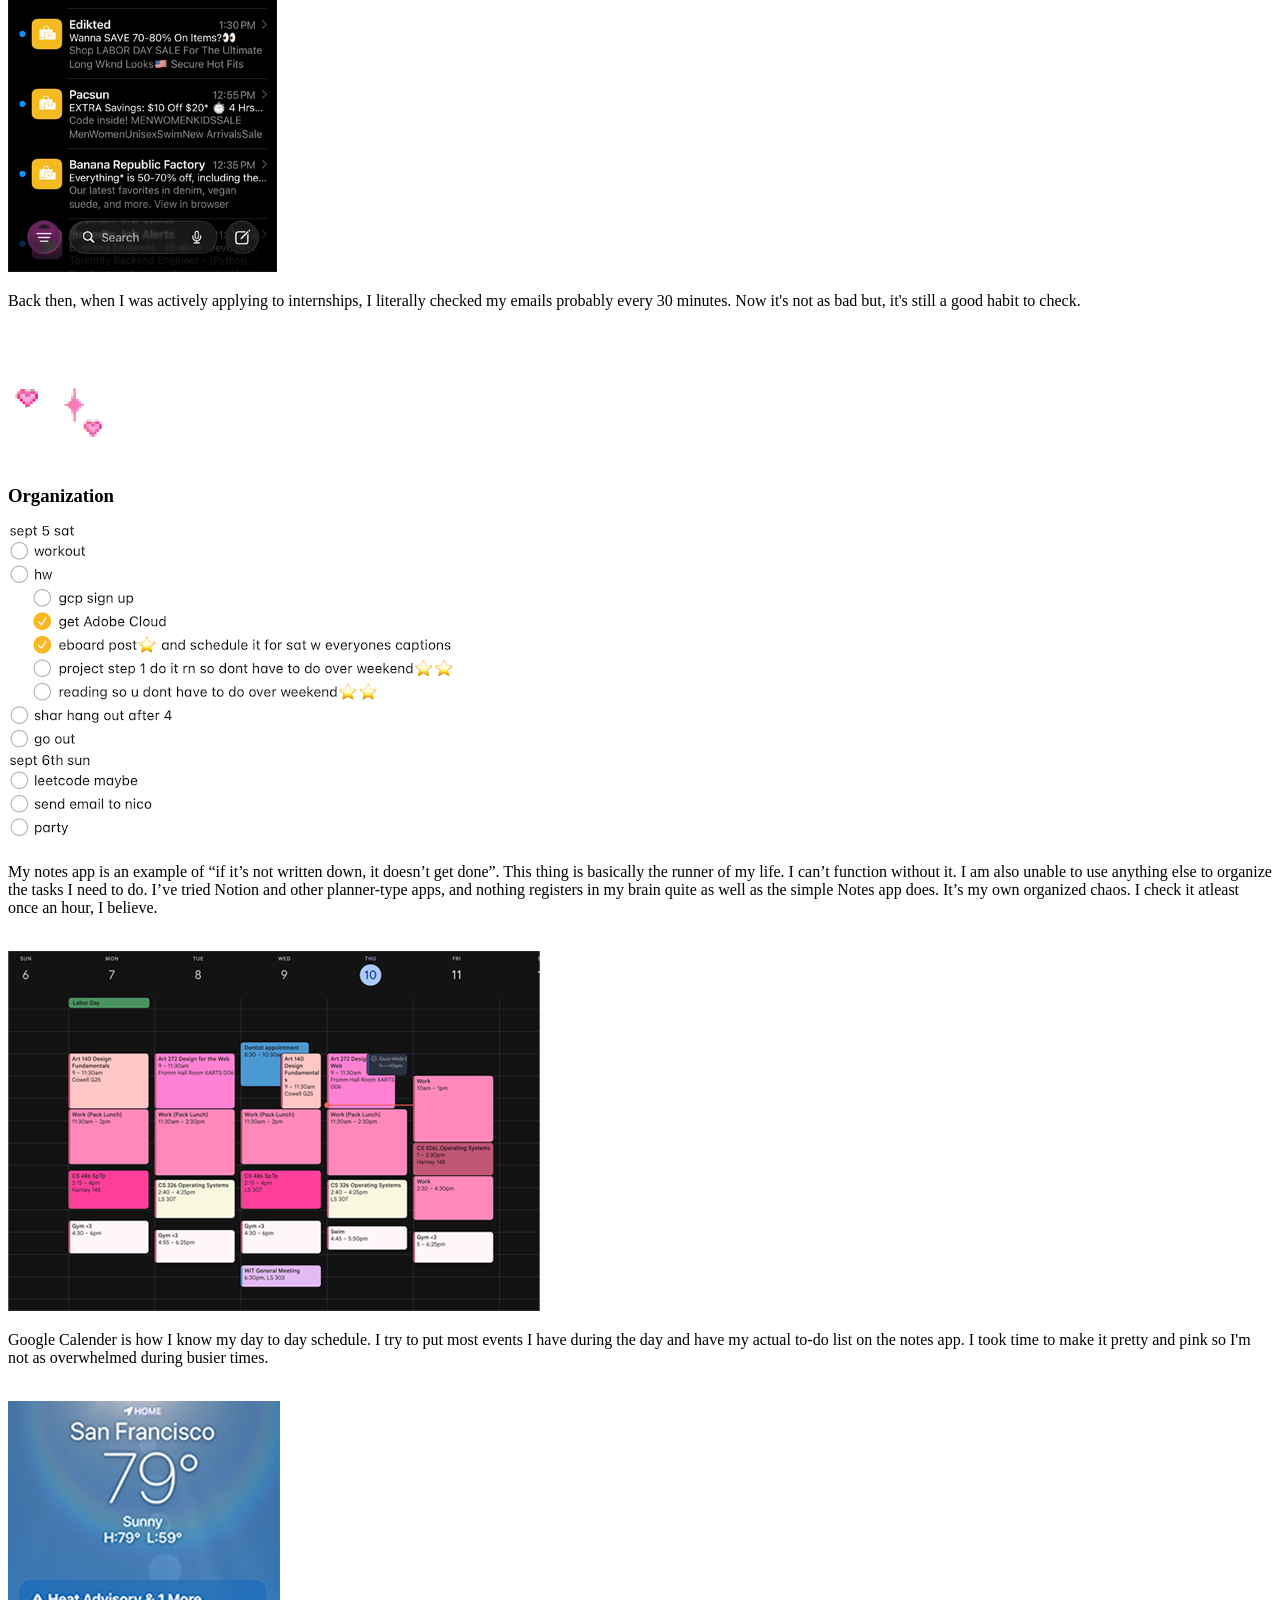
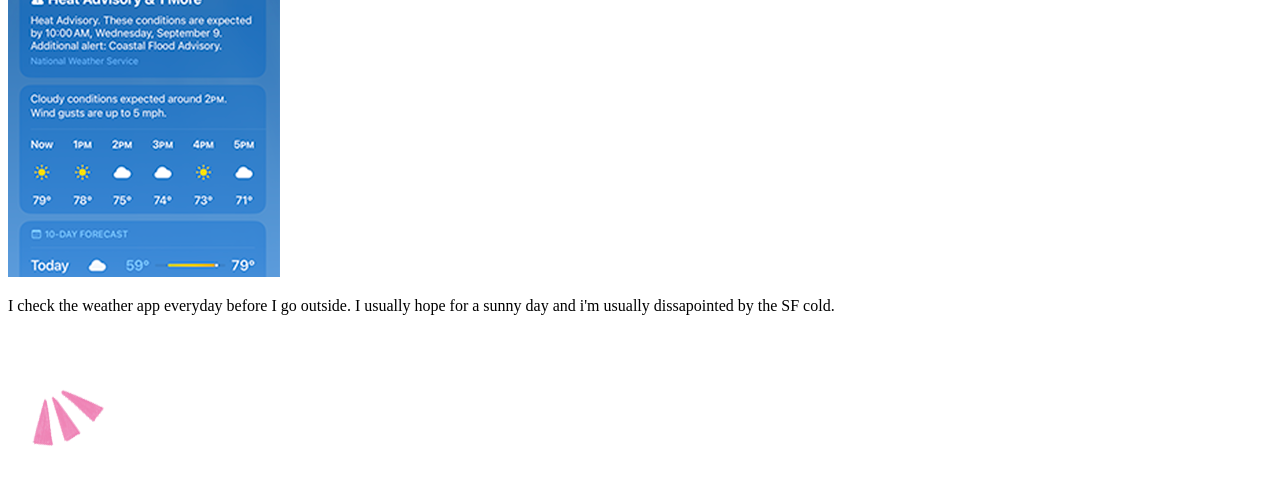
==== commit c04fb81e: "fix style sheet paths" ====
--- a/feed.html
+++ b/feed.html
@@ -18,7 +18,7 @@
       href="https://fonts.googleapis.com/css2?family=VT323&display=swap"
       rel="stylesheet"
     />
-    <link rel="stylesheet" href="css/style.css" />
+    <link rel="stylesheet" href=".css/style.css" />
   </head>
   <body id="feed-body">
     <header id="feed-header">
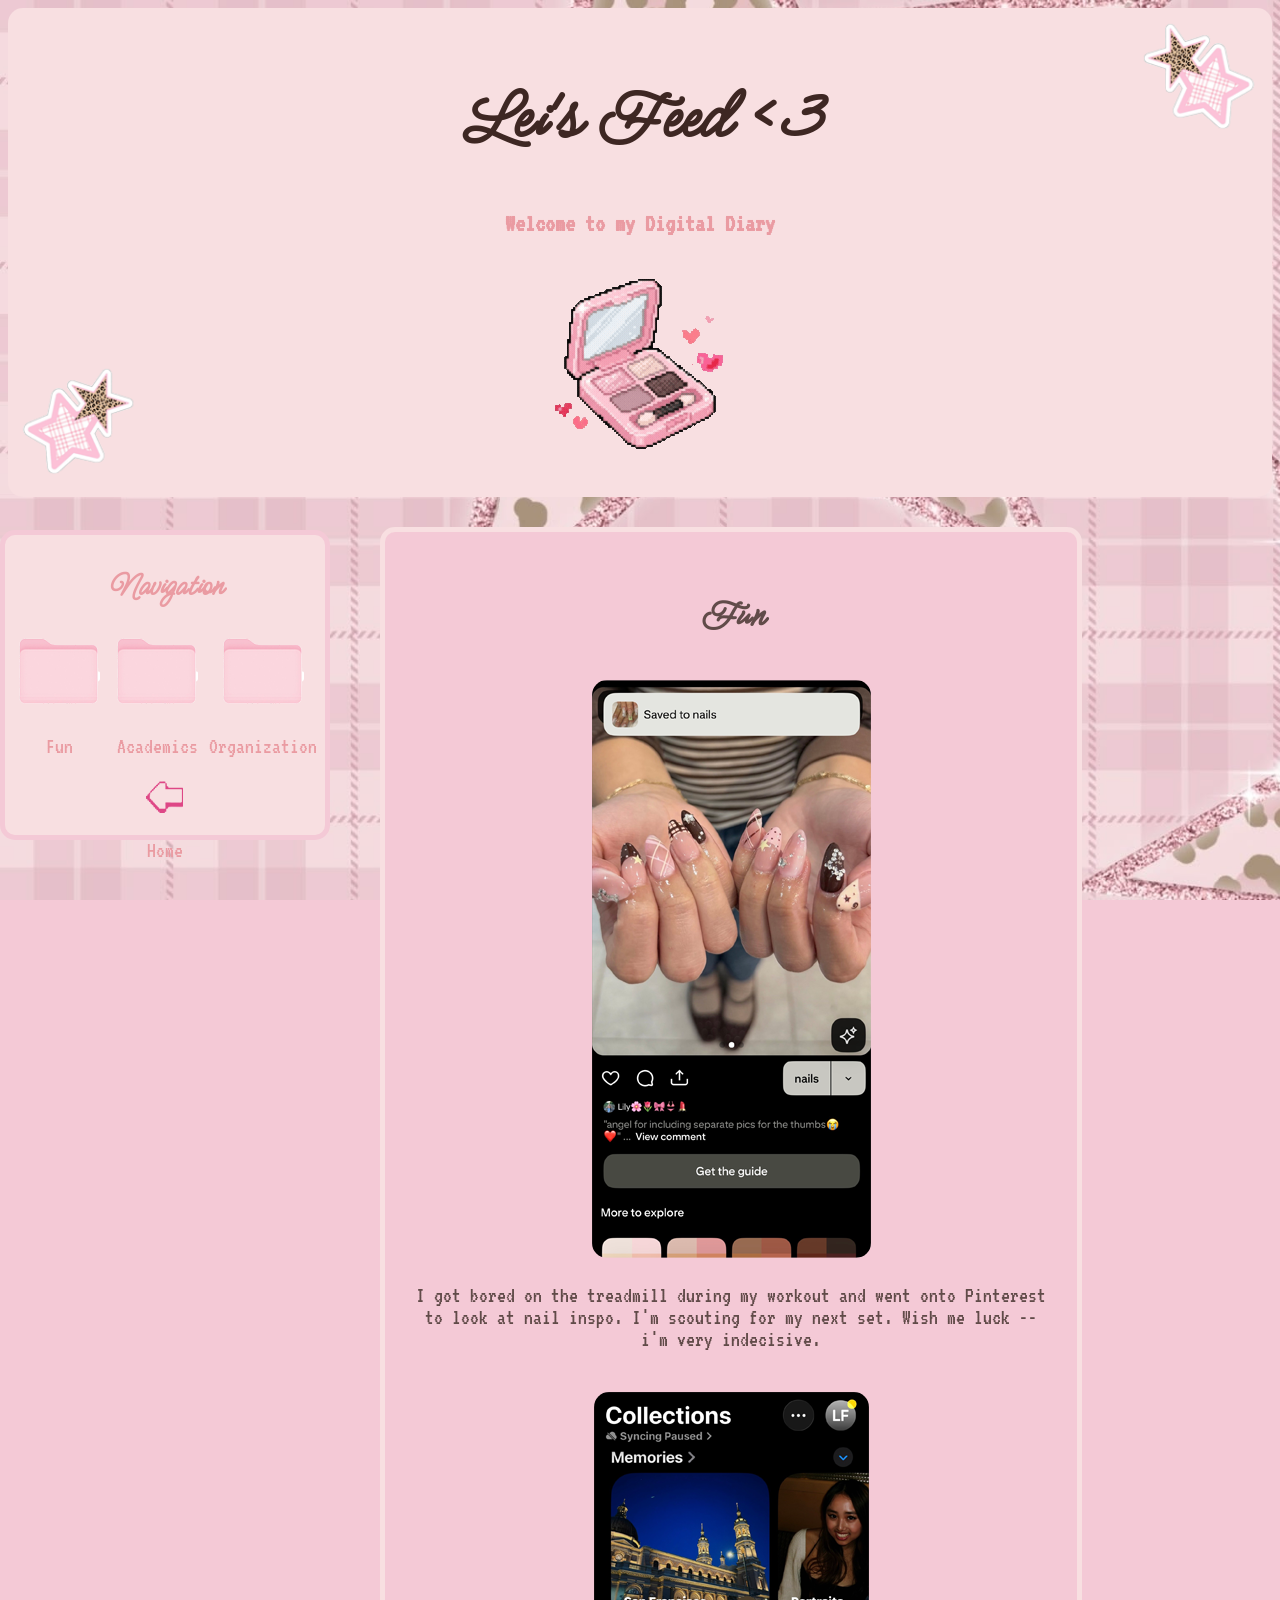
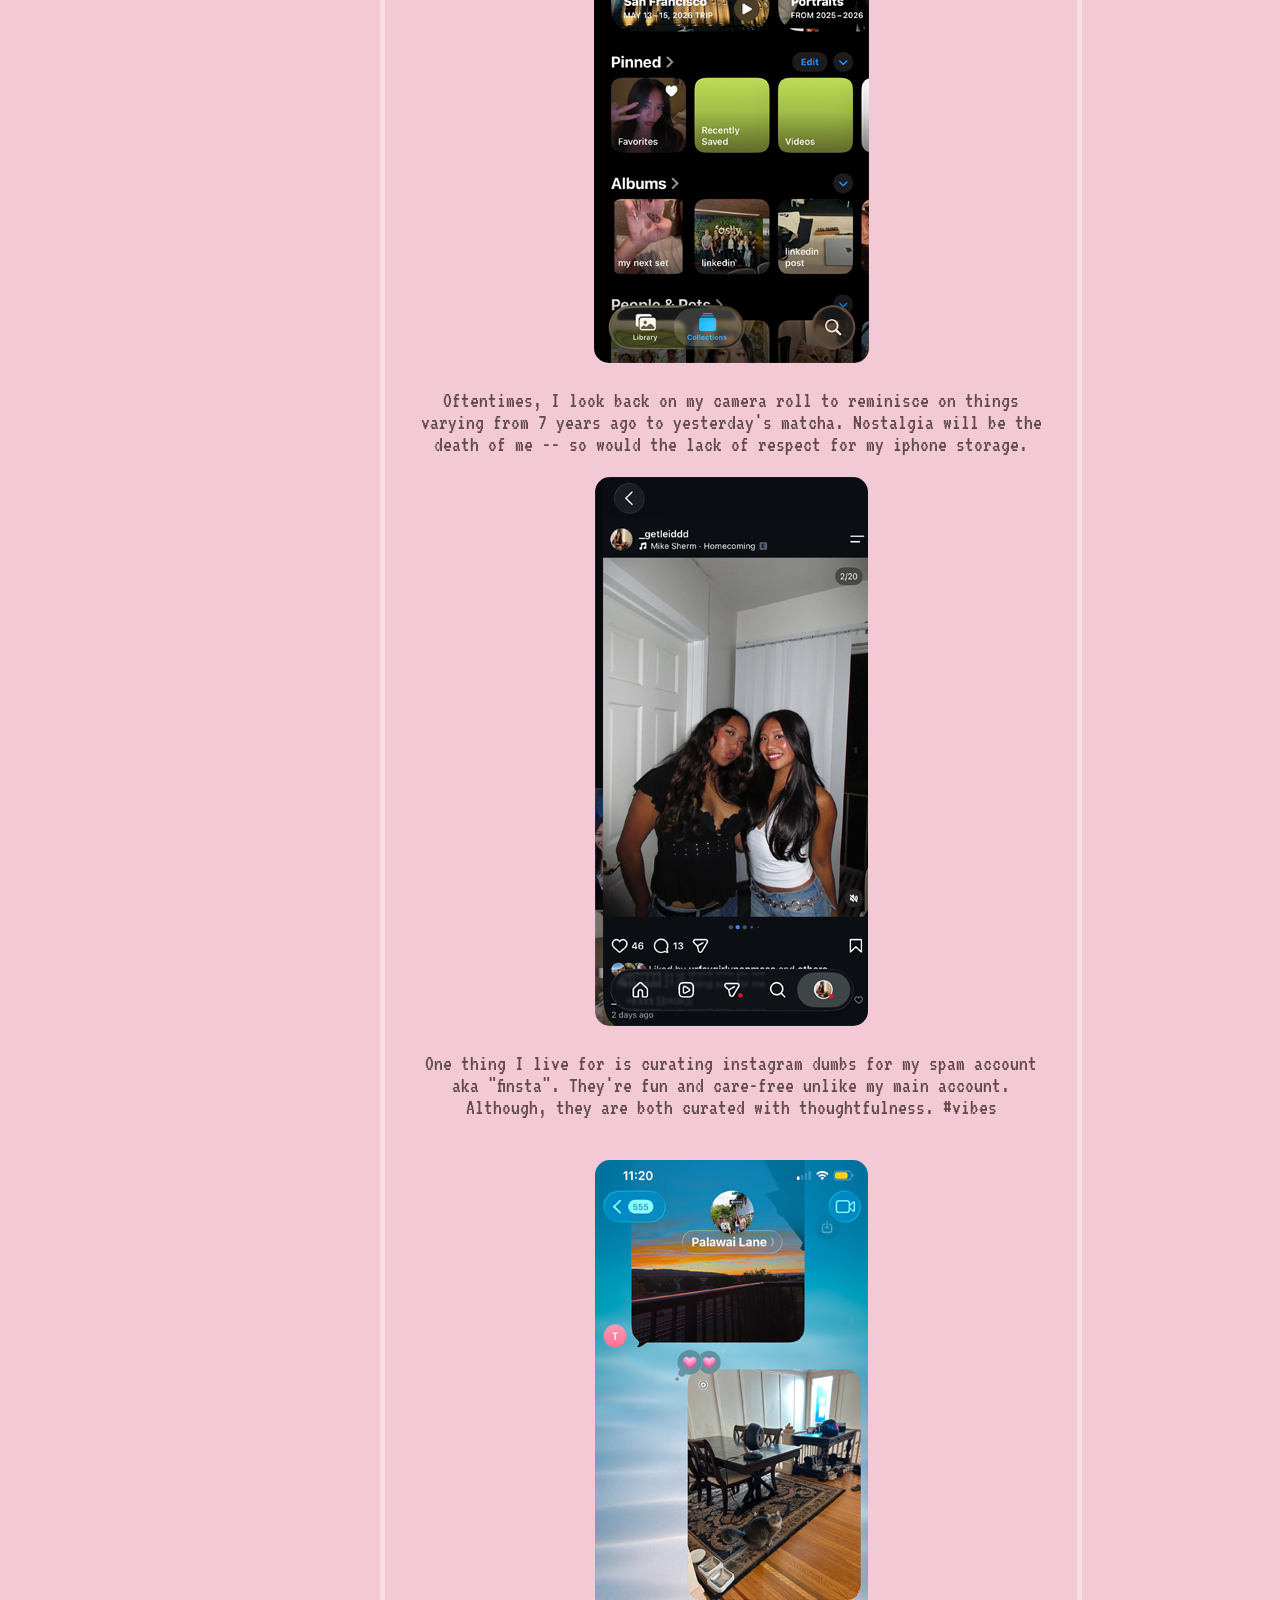
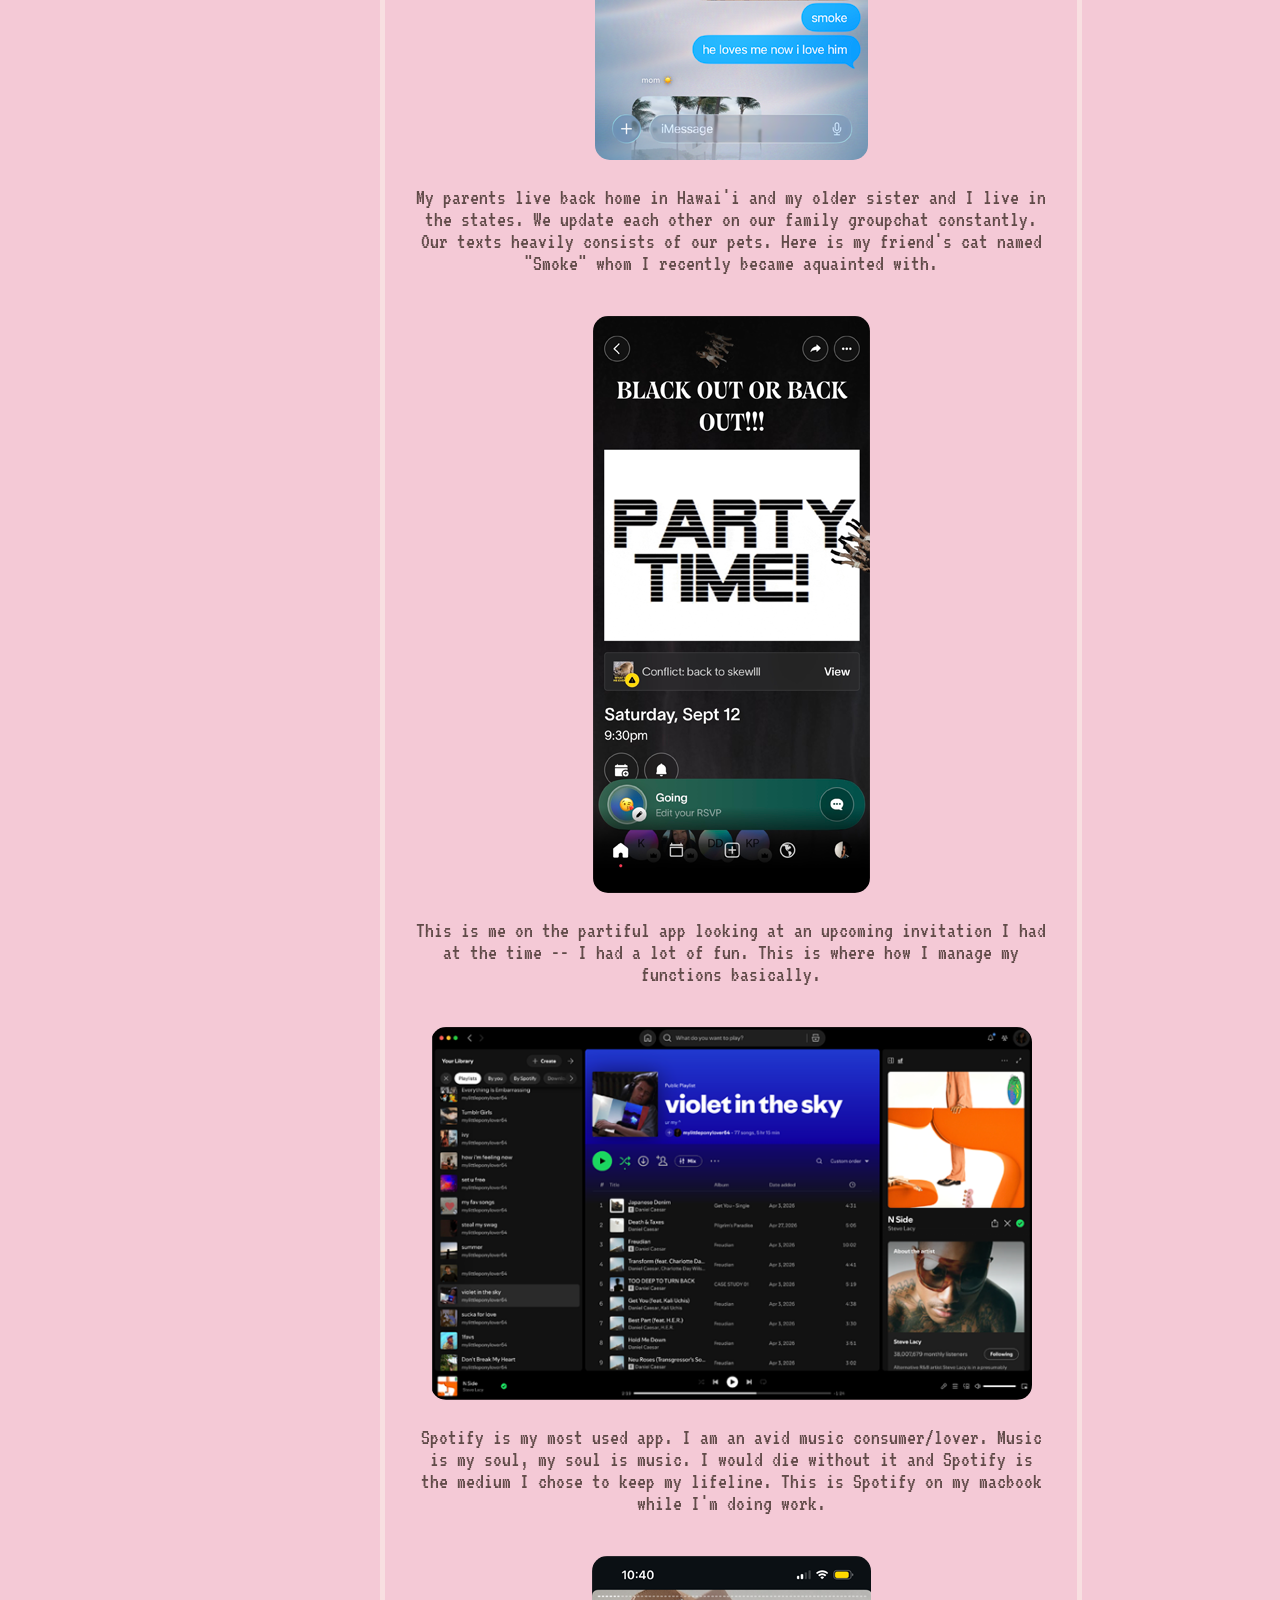
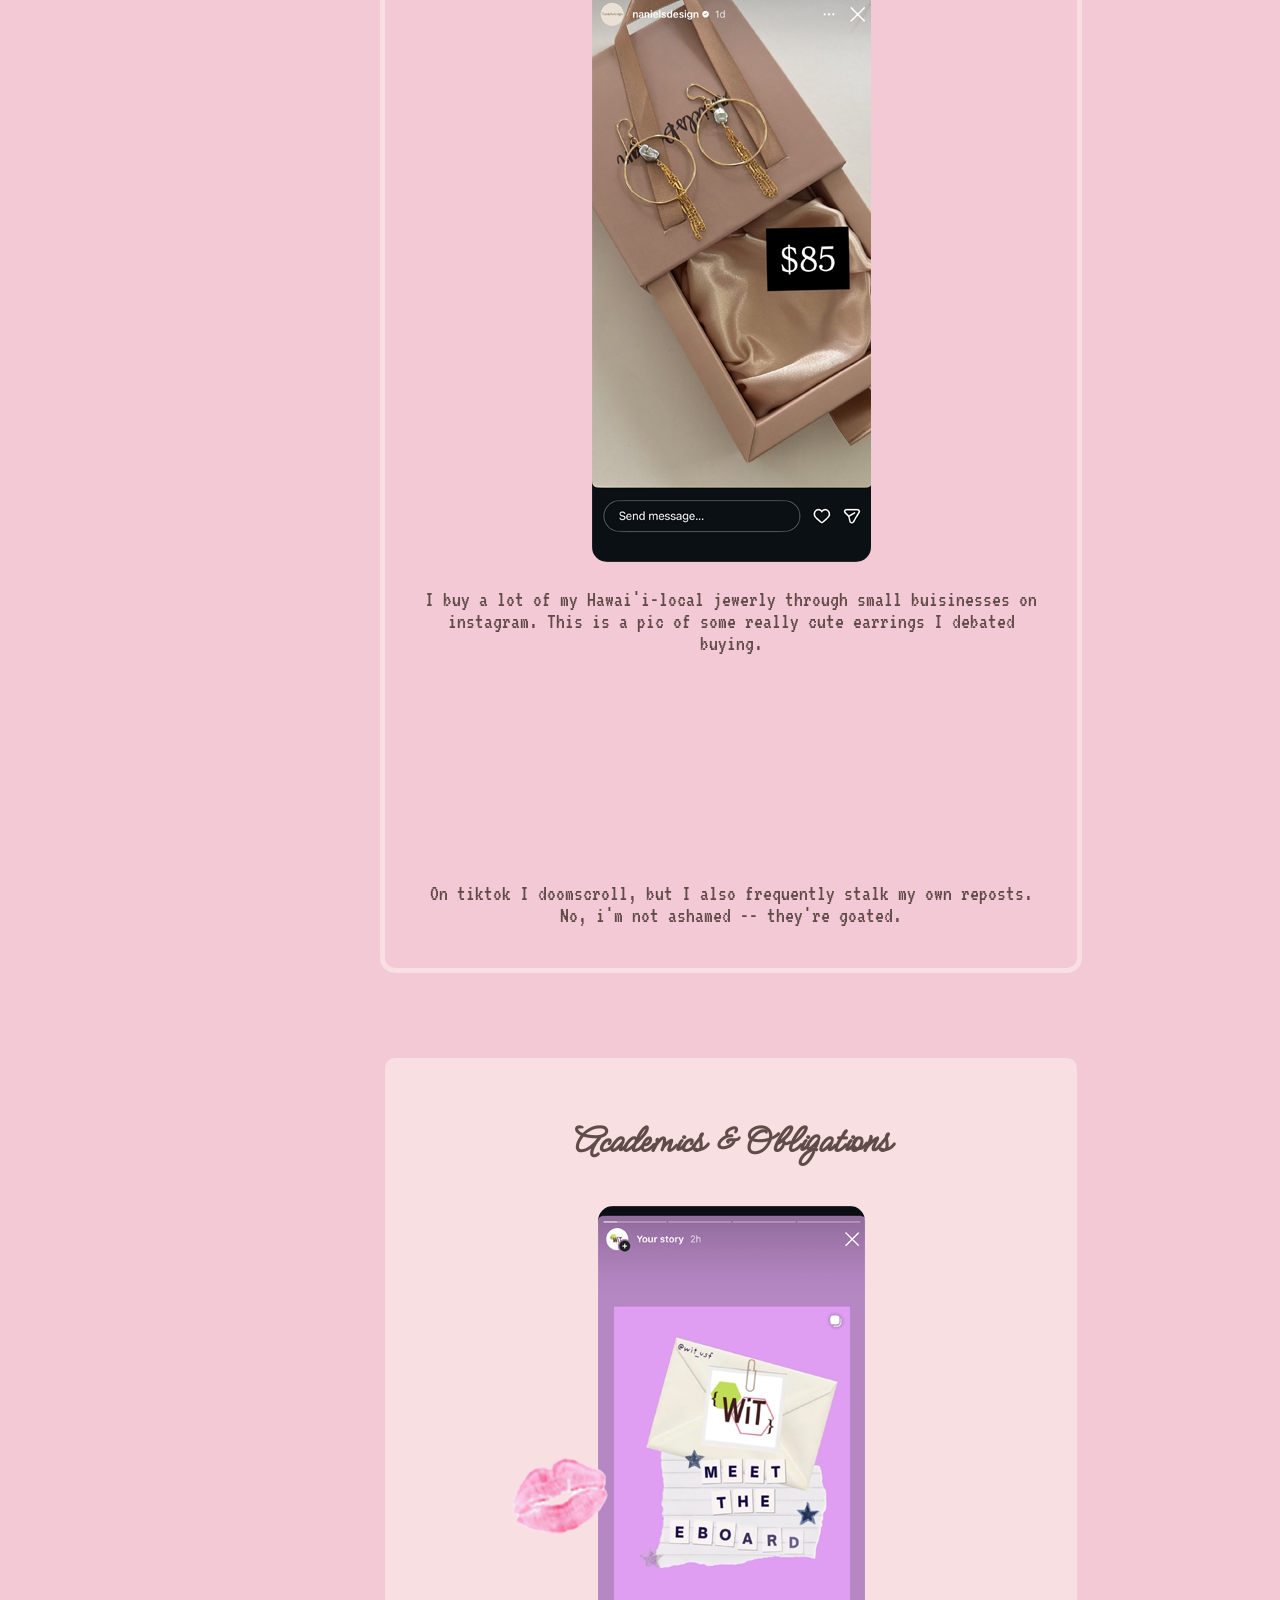
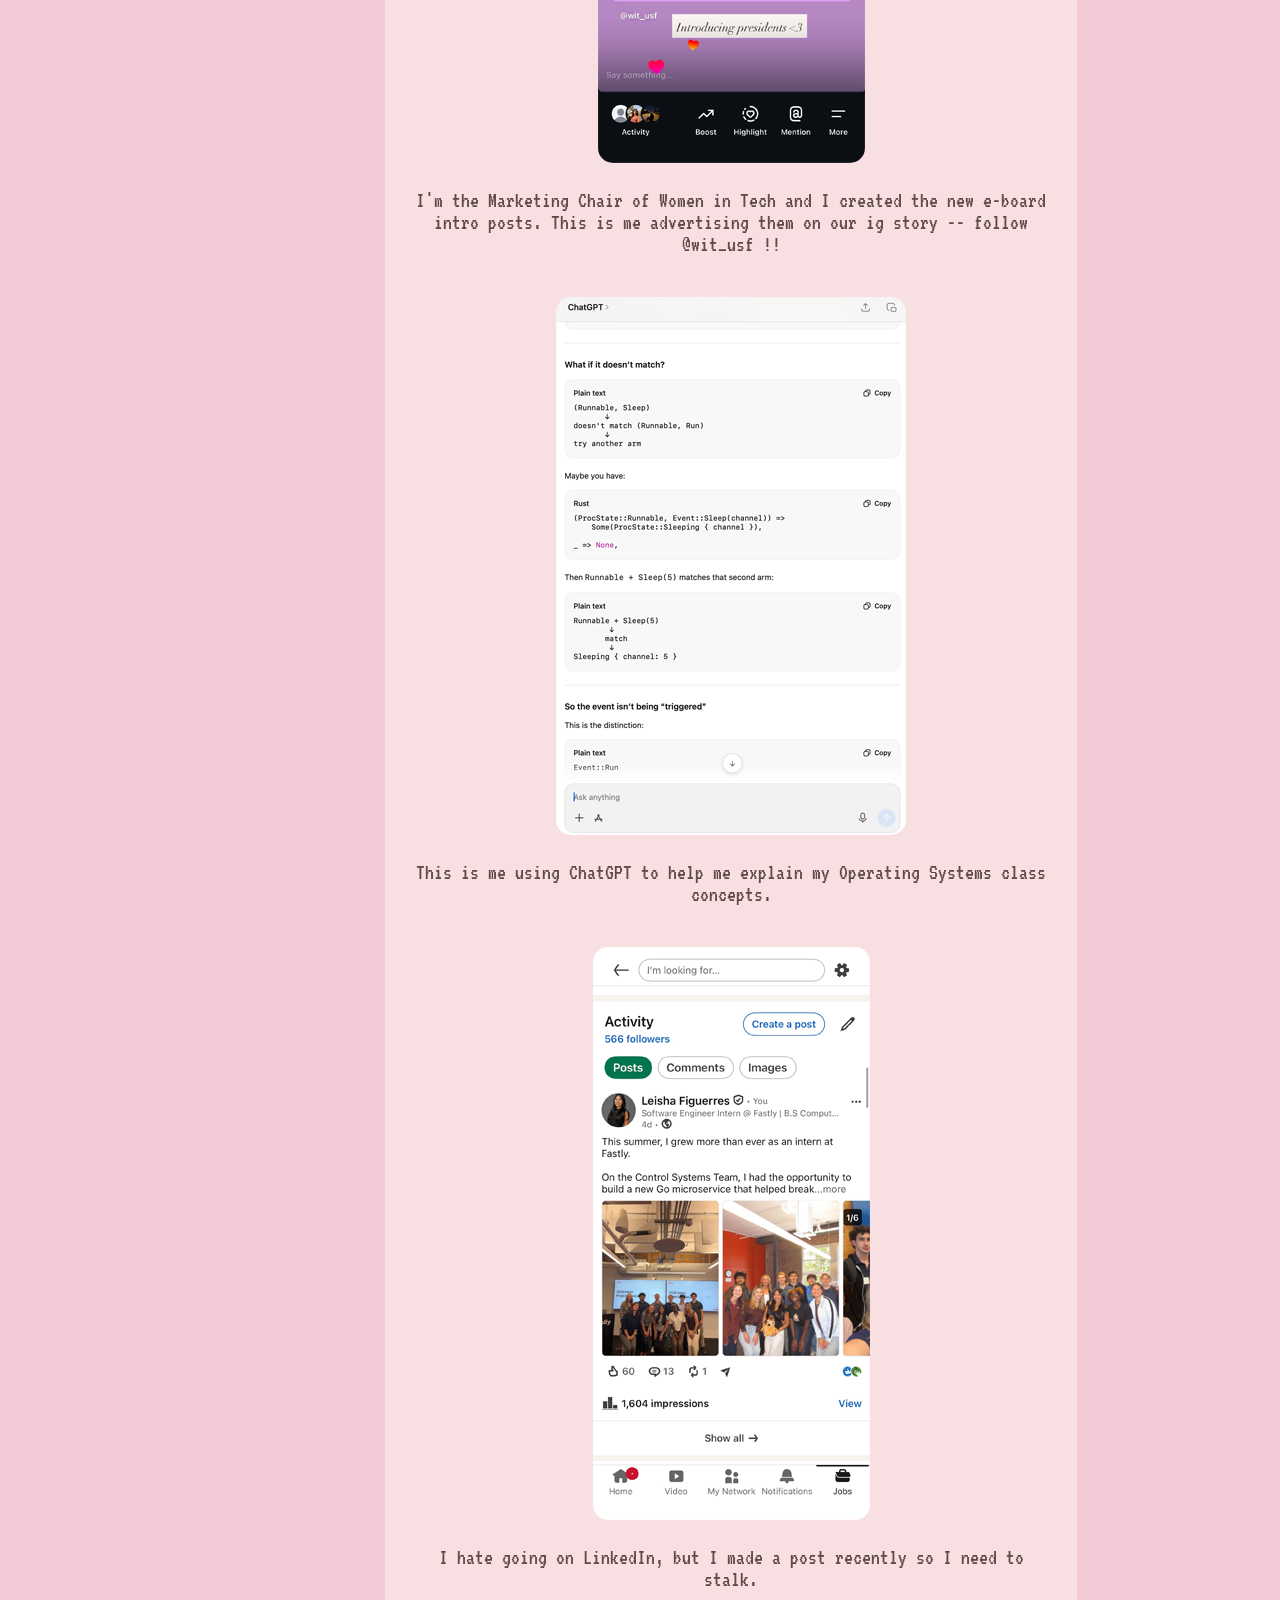
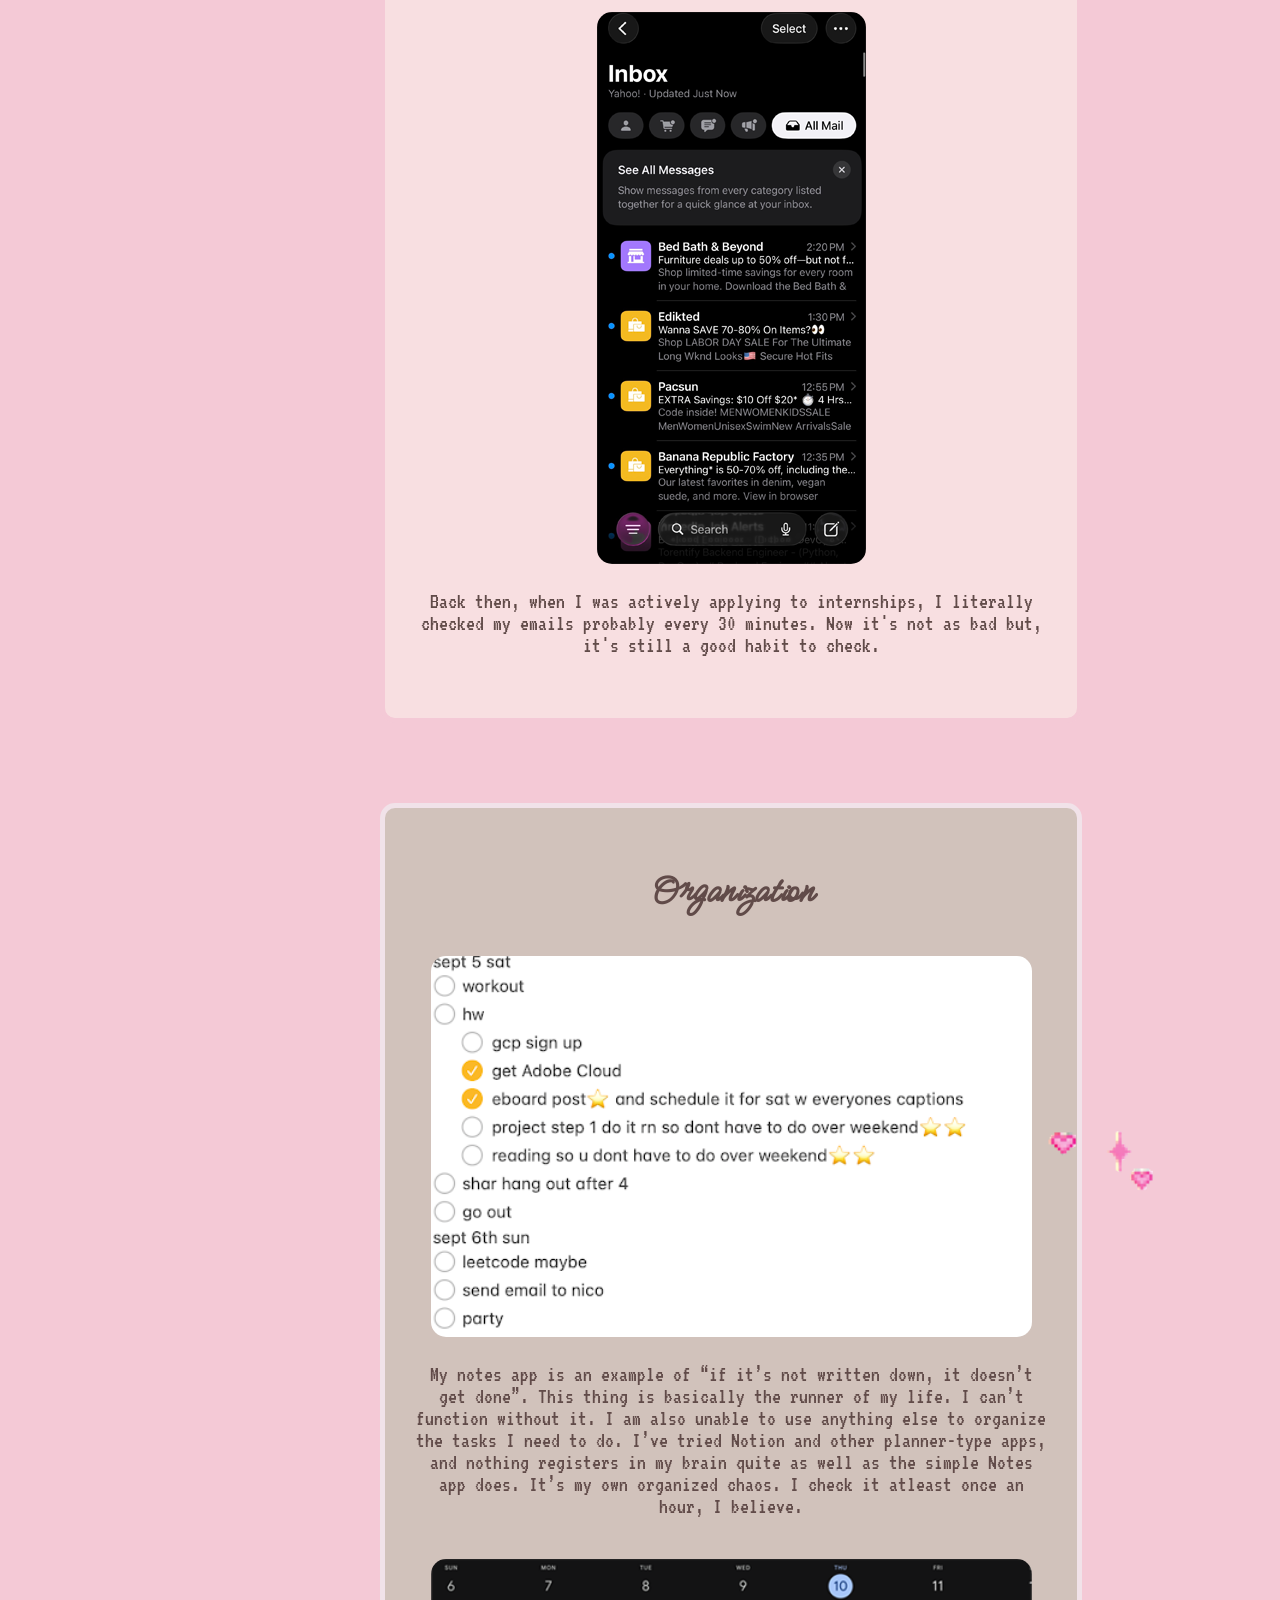
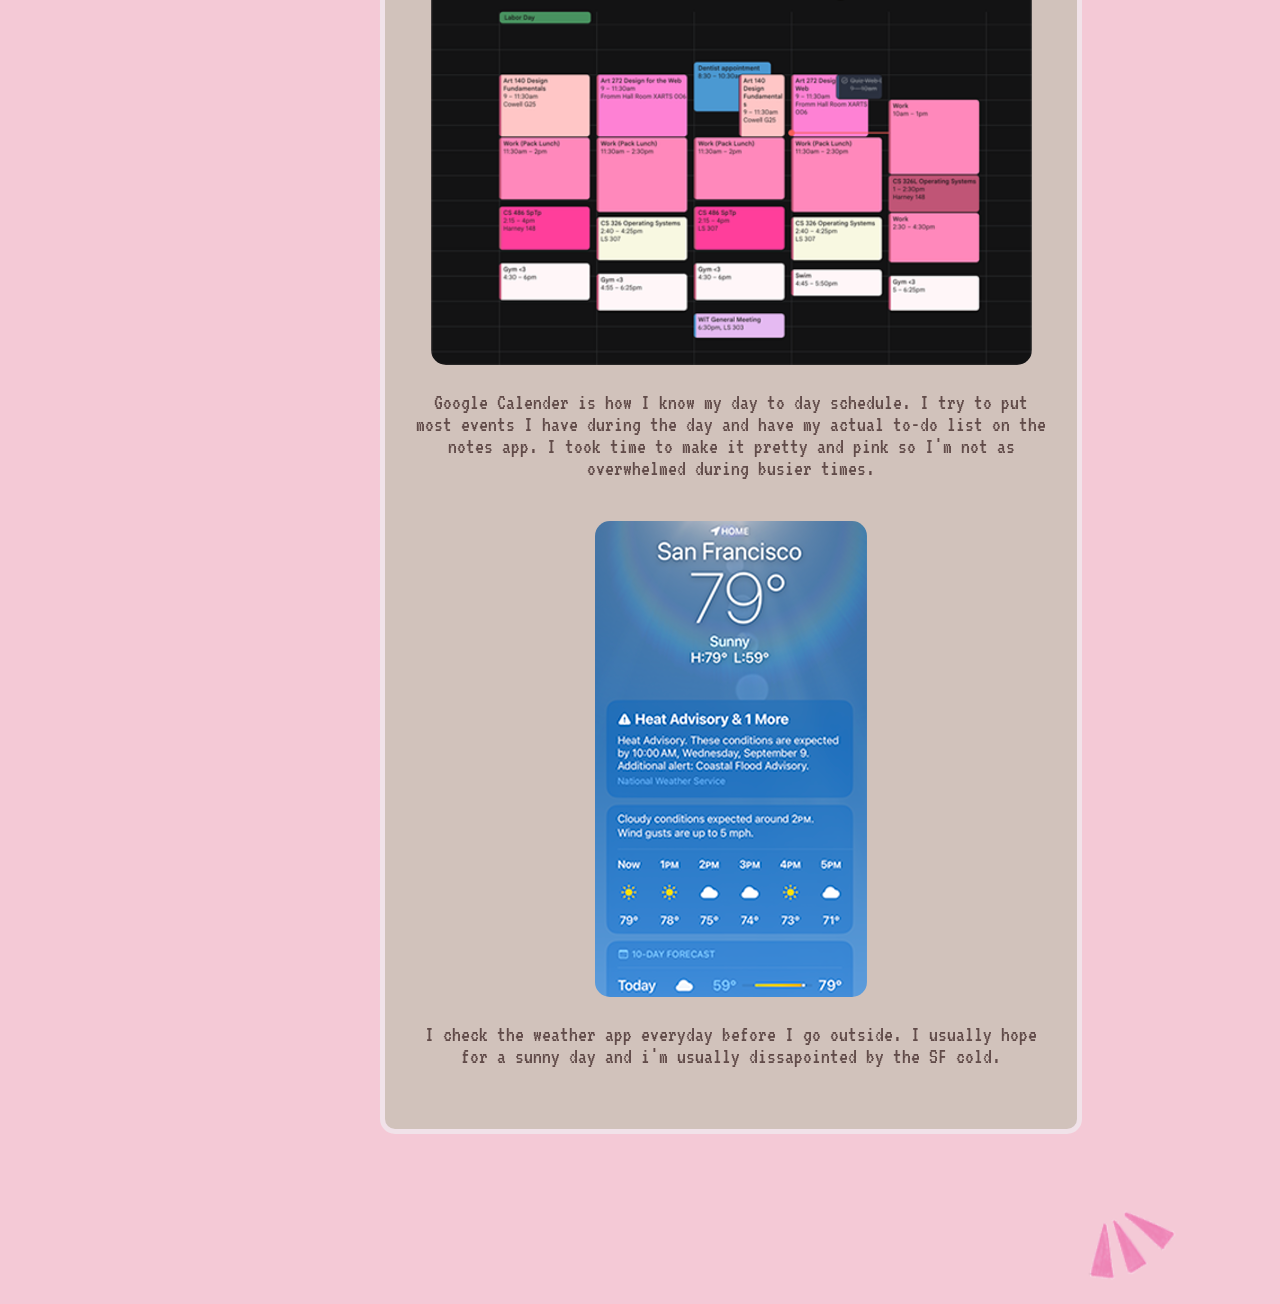
==== commit 05f7be4f: "fix style sheet paths" ====
--- a/feed.html
+++ b/feed.html
@@ -18,7 +18,7 @@
       href="https://fonts.googleapis.com/css2?family=VT323&display=swap"
       rel="stylesheet"
     />
-    <link rel="stylesheet" href=".css/style.css" />
+    <link rel="stylesheet" href="css/style.css" />
   </head>
   <body id="feed-body">
     <header id="feed-header">
--- a/css/style.css
+++ b/css/style.css
@@ -0,0 +1,223 @@
+
+.inter-regular {
+    font-family: "Inter", sans-serif;
+    font-optical-sizing: auto;
+    font-weight: 400;
+    font-style: normal;
+}
+
+.vt323-regular {
+    font-family: "VT323", monospace;
+    font-weight: 400;
+    font-style: normal;
+  }
+
+.meow-script-regular {
+    font-family: "Meow Script", cursive;
+    font-weight: 400;
+    font-style: normal;
+  }
+
+#feed-header {
+    background-color: #f8dfe1;
+    text-align: center;
+    padding: 20px;
+    border-radius: 15px;
+}
+
+#home-header {
+    margin-top: 10%;
+    background-color: #f8dfe1;
+    padding: 20px;
+    border-radius: 15px;
+    border: 5px solid #d1c2bb;
+    text-align: center;
+}
+#vertical-feed-img{
+    width: 50%;
+}
+.landscape-img{
+    width: 95%;
+}
+
+#home-body{
+    background-color: #f4c9d6;  
+}
+
+#home-h3{
+    color:#ea9ba2;
+    font-family: "VT323", monospace;
+    text-align: center;
+}
+
+#h3-nav{
+    color: #ea9ba2;
+    font-family:  "Meow Script", cursive;
+    font-size: 32px;
+    text-align: center;
+
+}
+
+h1 {
+    color: #3e2723;
+    font-family: "Meow Script", cursive;
+    font-size: 72px;
+    text-align: center;
+}
+
+h2 {
+    color: #ea9ba2;
+    font-family: "VT323", monospace;
+    text-align: center;
+    font-size: 25px;
+}
+
+h3 {
+    color: #ea9ba2;
+    font-family: "Inter", sans-serif;
+    text-align: center;
+}
+
+h4, h5, h6 {
+    color: #614b49;
+    font-family: "Inter", sans-serif;
+    text-align: center;
+}
+
+.brown-header {
+    color: #614b49;
+    font-family: "Meow Script", cursive;
+    font-size: 40px;
+    text-align: center;
+}
+a:visited{
+    color: #614b49;
+}
+
+a:hover {
+    color: #e8f0a2;
+}
+
+.video {
+    width:320px;
+}
+
+body{
+    cursor: url('../img/media/cursor.png'), auto;
+    background-color: #f4c9d6;  
+    font-family: "Inter", sans-serif;
+    background-image: url('../img/media/background.jpg');
+    background-repeat: no-repeat;
+    background-attachment: fixed;
+    background-size: cover;
+}
+
+p{
+    font-family: "VT323", monospace;
+    color: #614b49;;
+    font-size: 22px;
+}
+
+.nav-text{
+    font-family: "VT323", monospace;
+    color: #ea9ba2;
+    font-size: 22px;
+}
+
+#nav-container{
+    display:flex;
+    justify-content: center;
+    gap: 5px;
+    align-items: center;
+}
+
+#sidebar{
+    background-color: #f8dfe1;
+    border-radius: 15px;
+    border: 5px solid #f4c9d6;
+    top: 530px;
+    bottom: 60px;
+    left: 0;
+    width: 25%;
+    position: fixed;
+    text-align: center; 
+}
+
+#fun{
+    background-color: #f4c9d6;
+    padding: 20px 30px 20px 30px;  
+    border-radius: 15px;
+    border: 5px solid #f8dfe1;
+    margin: 30px 15% 30px auto; 
+    width: 50%;
+    text-align: center;
+}
+
+#work{
+    background-color: #f8dfe1;
+    padding: 20px 30px 20px 30px;  
+    border-radius: 15px;
+    border: 5px solid #f4c9d6;
+    margin: 30px 15% 30px auto; 
+    width: 50%;
+    text-align: center;
+}
+
+
+#organization{
+    background-color: #d1c2bb;
+    padding: 20px 30px 20px 30px;  
+    border-radius: 15px;
+    border: 5px solid #f1e2e9;
+    margin: 30px 15% 30px auto; 
+    width: 50%;
+    text-align: center;
+}
+
+.soft-corners{
+    border-radius: 15px;
+}
+
+#star-sticker {
+    position: absolute;
+    top: 20px;         
+    right: 20px;       
+    width: 120px;
+    height: auto;
+    z-index: 10;       
+}
+#star-sticker2 {
+    position: absolute;
+    top: 365px;         
+    left: 20px;       
+    width: 120px;
+    height: auto;
+    z-index: 10;       
+}
+
+#kiss-sticker {
+    position: absolute;
+    top: 6235px;         
+    left: 500px;       
+    width: 120px;
+    height: auto;
+    z-index: 10;       
+}
+
+#heart-sticker {
+    position: absolute;
+    top: 9100px; 
+    right: 120px;       
+    width: 120px;
+    height: auto;
+    z-index: 10;       
+}
+
+
+#drawing-sticker {
+    position: absolute;
+    right: 100px;       
+    width: 120px;
+    height: auto;
+    z-index: 10;       
+}
